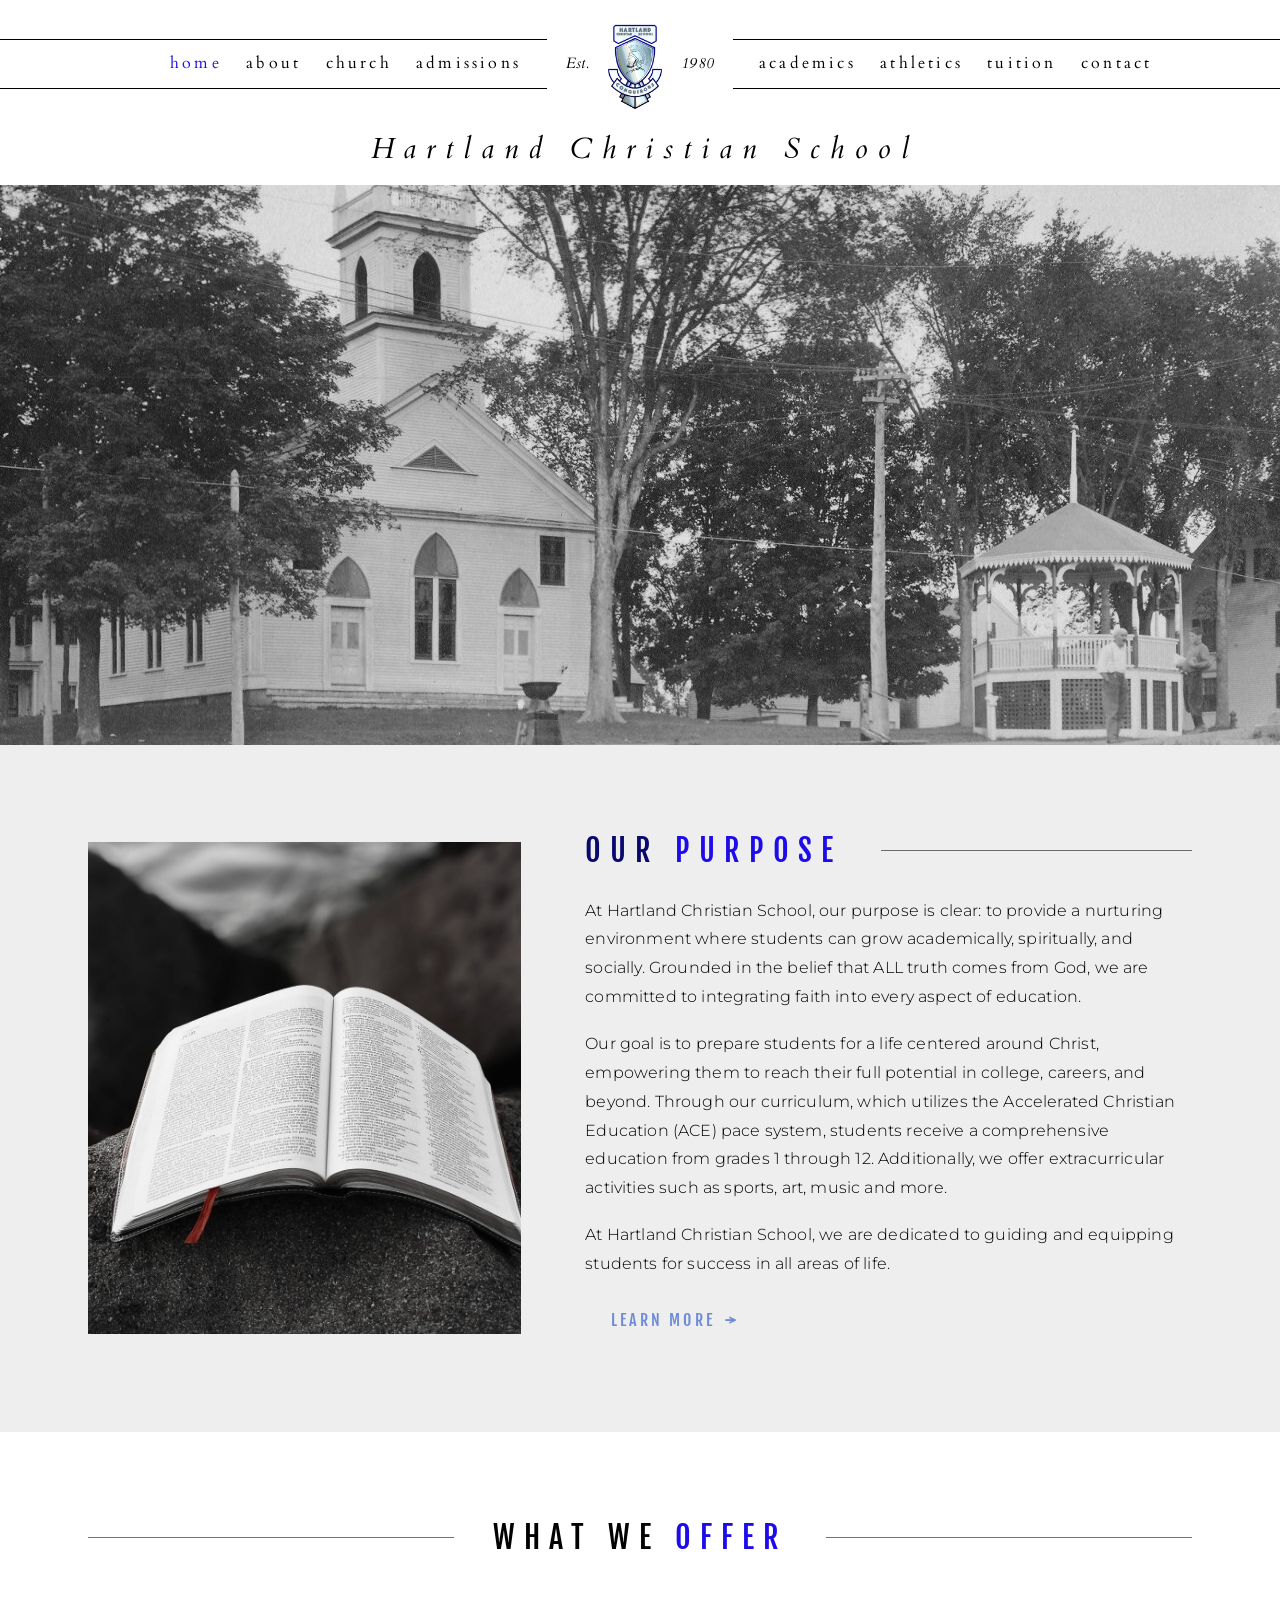
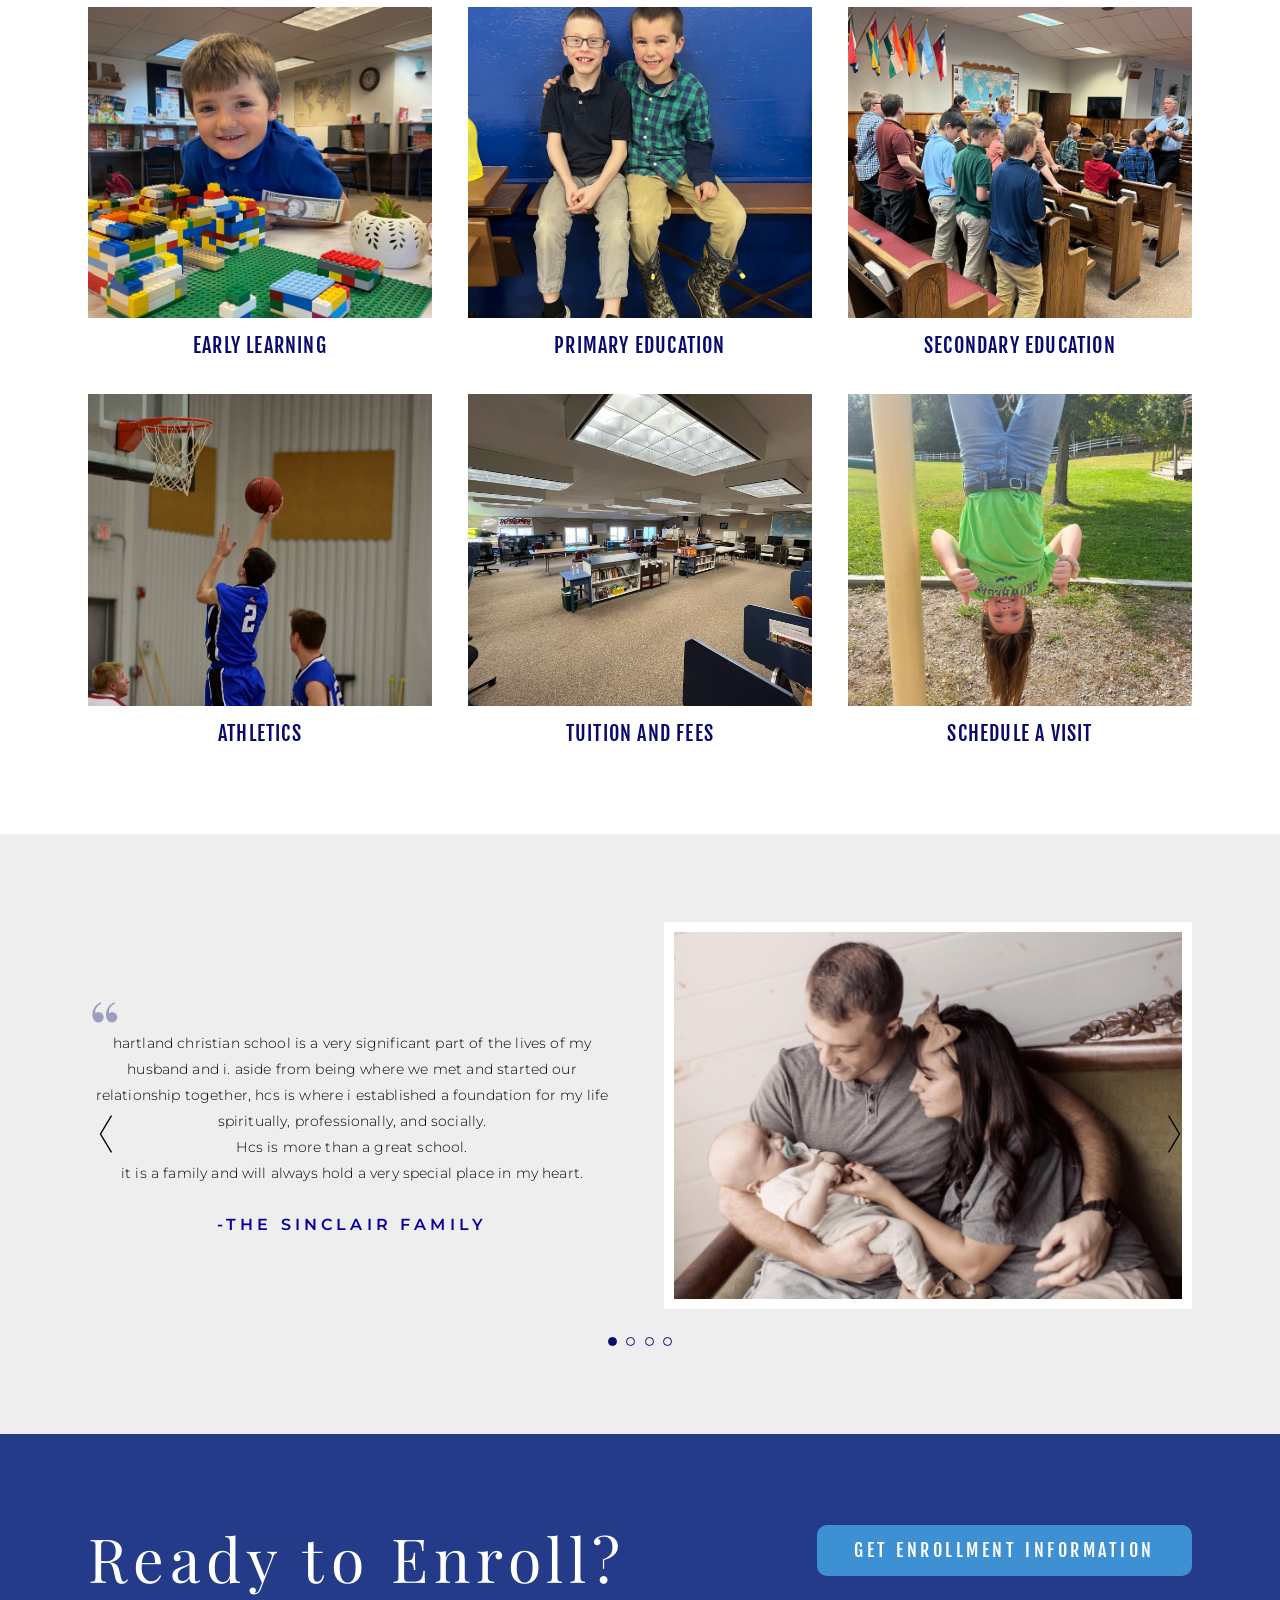
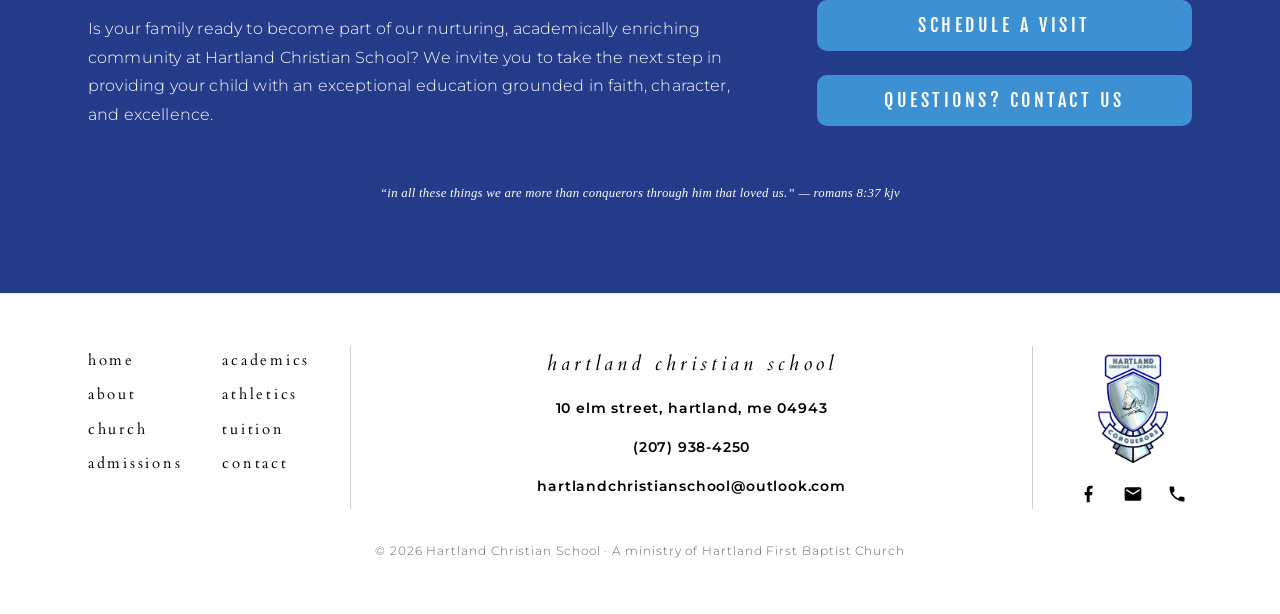
==== index.html @ 9e64dbdf "Match the original header, page titles and church wordmark Checked my markup against the live site's" ====
<!DOCTYPE html>
<html lang="en">
<head>
<meta charset="utf-8">
<meta name="viewport" content="width=device-width, initial-scale=1">
<title>Hartland Christian School | Christian education in Hartland, Maine</title>
<meta name="description" content="A Christ-centered K-12 education in Hartland, Maine. Established 1980, a ministry of Hartland First Baptist Church.">
<link rel="canonical" href="https://hartlandchristian.com/">
<meta property="og:type" content="website">
<meta property="og:site_name" content="Hartland Christian School">
<meta property="og:title" content="Hartland Christian School | Christian education in Hartland, Maine">
<meta property="og:description" content="A Christ-centered K-12 education in Hartland, Maine. Established 1980, a ministry of Hartland First Baptist Church.">
<meta property="og:url" content="https://hartlandchristian.com/">
<meta property="og:image" content="https://hartlandchristian.com/assets/img/church-hero.jpg">
<meta name="twitter:card" content="summary_large_image">
<link rel="icon" type="image/png" href="/assets/img/hcs_favicon.png">
<link rel="apple-touch-icon" href="/assets/img/hcs_favicon.png">
<link rel="preconnect" href="https://fonts.googleapis.com">
<link rel="preconnect" href="https://fonts.gstatic.com" crossorigin>
<link rel="stylesheet" href="https://fonts.googleapis.com/css2?family=Cardo:ital,wght@0,400;1,400&amp;family=Fjalla+One&amp;family=Libre+Baskerville:ital@0;1&amp;family=Montserrat:wght@300;400;600&amp;family=Playfair+Display:wght@400;500&amp;display=swap">
<link rel="stylesheet" href="/assets/css/site.css">
<script type="application/ld+json">{"@context":"https://schema.org","@type":"School","name":"Hartland Christian School","alternateName":"HCS","foundingDate":"1980","url":"https://hartlandchristian.com","logo":"https://hartlandchristian.com/assets/img/conquerors_logo.png","email":"hartlandchristianschool@outlook.com","telephone":"+1-207-938-4250","sameAs":["https://www.facebook.com/profile.php?id=100057050606588"],"address":{"@type":"PostalAddress","streetAddress":"10 Elm Street, PO Box 510","addressLocality":"Hartland","addressRegion":"ME","postalCode":"04943","addressCountry":"US"},"parentOrganization":{"@type":"Church","name":"Hartland First Baptist Church","foundingDate":"1847"}}</script>
</head>
<body>
<a class="skip-link" href="#main">Skip to main content</a>
<header class="site-header">
  <button class="nav-toggle" type="button" aria-expanded="false" aria-controls="site-nav" aria-label="Open menu"><svg viewBox="0 0 512 512" aria-hidden="true"><path d="M96 241h320v32H96zM96 145h320v32H96zM96 337h320v32H96z"/></svg></button>
  <nav class="site-nav" id="site-nav" aria-label="Primary">
    <button class="nav-close" type="button" aria-label="Close menu"><svg viewBox="0 0 512 512" aria-hidden="true"><path d="M405 136.8L375.2 107 256 226.2 136.8 107 107 136.8 226.2 256 107 375.2l29.8 29.8L256 285.8 375.2 405l29.8-29.8L285.8 256"/></svg></button>
    <ul class="site-nav__list site-nav__list--left"><li><a href="/" aria-current="page">home</a></li><li><a href="/about">about</a></li><li><a href="/church">church</a></li><li><a href="/admissions">admissions</a></li></ul>
    <a class="brand__crest" href="/">
      <span class="brand__est" aria-hidden="true">Est.</span>
      <img src="/assets/img/conquerors_logo.png" alt="Hartland Christian School Conquerors crest" width="60" height="100">
      <span class="brand__est" aria-hidden="true">1980</span>
      <span class="sr-only">Hartland Christian School, established 1980</span>
    </a>
    <ul class="site-nav__list site-nav__list--right"><li><a href="/academics">academics</a></li><li><a href="/athletics">athletics</a></li><li><a href="/tuition">tuition</a></li><li><a href="/contact">contact</a></li></ul>
  </nav>
  <a class="brand__name" href="/">Hartland Christian School</a>
</header>
<main id="main">
<section class="hero">
  <img src="/assets/img/church-hero.jpg" alt="Hartland First Baptist Church, home of Hartland Christian School" width="1280" height="808" fetchpriority="high">
</section>

<section class="section section--grey" aria-labelledby="purpose-h">
  <div class="wrap">
    <div class="split">
      <div class="split__media split__media--tall">
        <img src="/assets/img/purpose-bible.jpg" alt="An open Bible" loading="lazy" width="340" height="492">
      </div>
      <div class="split__body prose">
        <div class="sec-head sec-head--left"><h2 id="purpose-h"><span class="tone-deep">our</span> <em>purpose</em></h2></div>
        <p>At Hartland Christian School, our purpose is clear: to provide a nurturing environment where students can grow academically, spiritually, and socially. Grounded in the belief that ALL truth comes from God, we are committed to integrating faith into every aspect of education.</p>
        <p>Our goal is to prepare students for a life centered around Christ, empowering them to reach their full potential in college, careers, and beyond. Through our curriculum, which utilizes the Accelerated Christian Education (ACE) pace system, students receive a comprehensive education from grades 1 through 12. Additionally, we offer extracurricular activities such as sports, art, music and more.</p>
        <p>At Hartland Christian School, we are dedicated to guiding and equipping students for success in all areas of life.</p>
        <p class="mt-2"><a class="btn btn--ghost" href="/about">learn more <span class="arw" aria-hidden="true">&rarr;</span></a></p>
      </div>
    </div>
  </div>
</section>

<section class="section" aria-labelledby="offer-h">
  <div class="wrap">
    <div class="sec-head"><h2 id="offer-h">what we <em>offer</em></h2></div>
    <div class="cards"><a class="card" href="/academics#early-learning">
  <span class="card__media"><img src="/assets/img/early-learning.jpg" alt="Young students at work in an early learning classroom" loading="lazy" width="287" height="260"></span>
  <span class="card__label">early learning</span>
</a><a class="card" href="/academics#primary-learning">
  <span class="card__media"><img src="/assets/img/kids.jpg" alt="Primary grade students at Hartland Christian School" loading="lazy" width="287" height="260"></span>
  <span class="card__label">Primary Education</span>
</a><a class="card" href="/academics#secondary-learning">
  <span class="card__media"><img src="/assets/img/chapel.jpg" alt="Students gathered in chapel" loading="lazy" width="287" height="260"></span>
  <span class="card__label">Secondary Education</span>
</a><a class="card" href="/athletics">
  <span class="card__media"><img src="/assets/img/athletics-card.png" alt="Hartland Christian School Conquerors athletics" loading="lazy" width="287" height="260"></span>
  <span class="card__label">athletics</span>
</a><a class="card" href="/tuition">
  <span class="card__media"><img src="/assets/img/classroom.jpg" alt="A Hartland Christian School classroom" loading="lazy" width="287" height="260"></span>
  <span class="card__label">tuition and fees</span>
</a><a class="card" href="/contact">
  <span class="card__media"><img src="/assets/img/visit.jpg" alt="Students outside the school" loading="lazy" width="287" height="260"></span>
  <span class="card__label">schedule a visit</span>
</a></div>
  </div>
</section>

<section class="section section--grey" aria-labelledby="reviews-h">
  <div class="wrap">
    <h2 id="reviews-h" class="sr-only">What our families say</h2>
    <div class="carousel" data-fade="true" role="group" aria-roledescription="carousel" aria-label="Family testimonials" tabindex="0">
<button class="carousel__btn carousel__btn--prev" type="button" aria-label="Previous"><svg viewBox="0 0 24 48" aria-hidden="true"><path d="M18 4 6 24l12 20"/></svg></button>
<div class="carousel__viewport"><div class="carousel__track">
<div class="carousel__slide" role="group" aria-roledescription="slide" aria-label="1 of 4"><div class="review">
  <blockquote class="review__quote">
    <span class="review__mark" aria-hidden="true">&ldquo;</span>
    <p class="review__text">hartland christian school is a very significant part of the lives of my husband and i. aside from being where we met and started our relationship together, hcs is where i established a foundation for my life spiritually, professionally, and socially.<br>Hcs is more than a great school.<br>it is a family and will always hold a very special place in my heart.</p>
    <footer class="review__by">-the sinclair family</footer>
  </blockquote>
  <div class="review__media"><img src="/assets/img/review-sinclair.png" alt="The Sinclair family" width="561" height="405"></div>
</div></div>
<div class="carousel__slide" role="group" aria-roledescription="slide" aria-label="2 of 4"><div class="review">
  <blockquote class="review__quote">
    <span class="review__mark" aria-hidden="true">&ldquo;</span>
    <p class="review__text">Hartland Christian School has been a wonderful place for both of our children. The thing we appreciate the most about HCS, is that the teachers and staff not only care about the student&rsquo;s academic excellence, but they deeply care for the students on an emotional and spiritual level. We loved being involved with the sports teams as well as the art and music programs. HCS is a Christ-centered education and learning environment that we are very thankful for.</p>
    <footer class="review__by">-the Brooks family</footer>
  </blockquote>
  <div class="review__media"><img src="/assets/img/review-brooks.jpg" alt="The Brooks family" width="561" height="405"></div>
</div></div>
<div class="carousel__slide" role="group" aria-roledescription="slide" aria-label="3 of 4"><div class="review">
  <blockquote class="review__quote">
    <span class="review__mark" aria-hidden="true">&ldquo;</span>
    <p class="review__text">My family has always been appreciative of Hartland Christian School and the values and ethics it instilled in us. Both of my children attended Hartland Christian and it gave them everything they needed fundamentally to move on to college degrees. Olivia is now a successful RN and Ethan holds a Masters in Accounting and has plans to continue on to get his CPA. if you are looking for a place to educate your children successfully and instill in them Godly values, schools don&rsquo;t get much better than HCS.</p>
    <footer class="review__by">-the Butler family</footer>
  </blockquote>
  <div class="review__media"><img src="/assets/img/review-butler.jpg" alt="The Butler family" width="561" height="405"></div>
</div></div>
<div class="carousel__slide" role="group" aria-roledescription="slide" aria-label="4 of 4"><div class="review">
  <blockquote class="review__quote">
    <span class="review__mark" aria-hidden="true">&ldquo;</span>
    <p class="review__text">HAVING BEEN A PART OF HARTLAND CHRISTIAN SCHOOL FROM MY EARLY YEARS THROUGH GRADUATION, I CAN ATTEST TO THE SCHOOL&rsquo;S DEDICATION TO BOTH ACADEMIC EXCELLENCE AND SPIRITUAL GROWTH. HARTLAND NOT ONLY PREPARED ME FOR HIGHER EDUCATION, BUT ALSO NURTURED MY VALUES AS A FUTURE SPOUSE AND ACTIVE CHURCH MEMBER. I&rsquo;M CONFIDENT IN RECOMMENDING HARTLAND TO OTHERS SEEKING A NURTURING ENVIRONMENT THAT FOSTERS BOTH ACADEMIC GROWTH AND SPIRITUAL DEVELOPMENT.</p>
    <footer class="review__by">-the curtis family</footer>
  </blockquote>
  <div class="review__media"><img src="/assets/img/review-curtis.jpg" alt="The Curtis family" width="561" height="405"></div>
</div></div>
</div></div>
<button class="carousel__btn carousel__btn--next" type="button" aria-label="Next"><svg viewBox="0 0 24 48" aria-hidden="true"><path d="m6 4 12 20L6 44"/></svg></button>
<div class="carousel__dots"></div>
</div>
  </div>
</section>

<section class="section section--navy" aria-labelledby="cta-h">
  <div class="wrap">
    <div class="cta">
      <div>
        <h2 id="cta-h">Ready to Enroll?</h2>
        <p>Is your family ready to become part of our nurturing, academically enriching community at Hartland Christian School? We invite you to take the next step in providing your child with an exceptional education grounded in faith, character, and excellence.</p>
      </div>
      <div class="cta__actions">
        <a class="btn btn--cta" href="/admissions">get enrollment information</a>
        <a class="btn btn--cta" href="/contact">schedule a visit</a>
        <a class="btn btn--cta" href="/contact">questions? contact us</a>
      </div>
    </div>
    <p class="cta__verse">&ldquo;in all these things we are more than conquerors through him that loved us.&rdquo; &mdash; romans 8:37 kjv</p>
  </div>
</section>
</main>
<footer class="site-footer">
  <div class="wrap">
    <div class="footer-grid">
      <nav class="footer-nav" aria-label="Footer">
        <ul><li><a href="/">home</a></li><li><a href="/about">about</a></li><li><a href="/church">church</a></li><li><a href="/admissions">admissions</a></li></ul>
        <ul><li><a href="/academics">academics</a></li><li><a href="/athletics">athletics</a></li><li><a href="/tuition">tuition</a></li><li><a href="/contact">contact</a></li></ul>
      </nav>
      <div class="footer-rule" aria-hidden="true"></div>
      <div class="footer-main">
        <a class="footer-main__name" href="/">hartland christian school</a>
        <p><a href="https://www.google.com/maps/place/Hartland+First+Baptist+Church/@44.8822617,-69.4478333,16.97z" target="_blank" rel="noopener">10 elm street, hartland, me 04943</a></p>
        <p><a href="tel:+12079384250">(207) 938-4250</a></p>
        <p><a href="mailto:hartlandchristianschool@outlook.com">hartlandchristianschool@outlook.com</a></p>
      </div>
      <div class="footer-rule" aria-hidden="true"></div>
      <div class="footer-aside">
        <img src="/assets/img/conquerors_logo.png" alt="" width="78" height="117" loading="lazy">
        <div class="footer-social">
          <a href="https://www.facebook.com/profile.php?id=100057050606588" target="_blank" rel="noopener" aria-label="Hartland Christian School on Facebook"><svg viewBox="0 0 24 24" aria-hidden="true"><path d="M14 13.5h2.5l1-4H14v-2c0-1.03 0-2 2-2h1.5V2.14c-.33-.04-1.55-.14-2.84-.14C12 2 10.5 3.66 10.5 6.7v2.8H8v4h2.5V22H14z"/></svg></a>
          <a href="mailto:hartlandchristianschool@outlook.com" aria-label="Email the school"><svg viewBox="0 0 24 24" aria-hidden="true"><path d="M20 4H4a2 2 0 0 0-2 2v12a2 2 0 0 0 2 2h16a2 2 0 0 0 2-2V6a2 2 0 0 0-2-2m0 4-8 5-8-5V6l8 5 8-5z"/></svg></a>
          <a href="tel:+12079384250" aria-label="Call the school"><svg viewBox="0 0 24 24" aria-hidden="true"><path d="M6.6 10.8a15.1 15.1 0 0 0 6.6 6.6l2.2-2.2c.3-.3.7-.4 1-.2 1.2.4 2.4.6 3.6.6.6 0 1 .4 1 1V20c0 .6-.4 1-1 1A17 17 0 0 1 3 4c0-.6.4-1 1-1h3.5c.6 0 1 .4 1 1 0 1.3.2 2.5.6 3.6.1.4 0 .7-.2 1z"/></svg></a>
        </div>
      </div>
    </div>
    <p class="footer-legal">&copy; 2026 Hartland Christian School &middot; A ministry of Hartland First Baptist Church</p>
  </div>
</footer>
<script src="/assets/js/site.js" defer></script>
</body>
</html>
---- assets/css/site.css ----
/* ==========================================================================
   Hartland Christian School — site styles
   Palette, type scale and section patterns mirror the previous Showit build.
   ========================================================================== */

:root {
  /* Brand blues — the accent family used across headings, links and bands */
  --navy:        #243b8a;  /* CTA band, academics bands */
  --blue-accent: #1d0ce9;  /* second half of split section headings */
  --blue-deep:   #09096d;  /* card captions */
  --blue-ink:    #0b029e;  /* testimonial attributions */
  --blue-pill:   #1a499b;  /* label pills on the overview grid */
  --blue-link:   #4141f4;  /* document links */
  --blue-soft:   #6d8bd7;  /* inline links on light backgrounds */
  --btn-blue:    rgba(71, 178, 238, 0.72); /* buttons on the navy band */
  --btn-blue-hi: rgba(71, 178, 238, 0.95);

  /* Neutrals */
  --white:      #ffffff;
  --grey:       #eeeeee;  /* alternating section band */
  --warm-grey:  #dfdeda;  /* overview / enrollment band */
  --ink:        #000000;
  --muted:      #4e4e4e;  /* scripture pull-quotes */
  --rule:       #cfcfcf;

  /* Inherited theme defaults, still used for page titles */
  --olive:      #49592e;
  --forest:     #142617;
  --gold:       #a79843;

  /* Type */
  --f-display: 'Playfair Display', Georgia, serif;
  --f-script:  'Cardo', Georgia, serif;
  --f-cond:    'Fjalla One', Impact, sans-serif;
  --f-body:    'Montserrat', system-ui, -apple-system, 'Segoe UI', sans-serif;
  --f-quote:   'Libre Baskerville', Georgia, serif;

  /* Layout */
  --wrap: 1200px;
  --gutter: clamp(1.25rem, 4vw, 3rem);
  --header-h: 148px;
}

/* --------------------------------------------------------------- reset */
*, *::before, *::after { box-sizing: border-box; }
html { -webkit-text-size-adjust: 100%; scroll-behavior: smooth; scroll-padding-top: calc(var(--header-h) + 1rem); }
@media (prefers-reduced-motion: reduce) {
  html { scroll-behavior: auto; }
  *, *::before, *::after { animation-duration: .01ms !important; animation-iteration-count: 1 !important; transition-duration: .01ms !important; }
}
body {
  margin: 0;
  background: var(--white);
  color: var(--ink);
  font-family: var(--f-body);
  font-weight: 300;
  font-size: 16px;
  line-height: 1.8;
  letter-spacing: .01em;
  -webkit-font-smoothing: antialiased;
}
img, svg, iframe { max-width: 100%; display: block; }
img { height: auto; }
a { color: inherit; }
h1, h2, h3, h4, p, ul, ol, figure, blockquote { margin: 0; }
ul { padding: 0; list-style: none; }
button { font: inherit; color: inherit; background: none; border: 0; cursor: pointer; }

:focus-visible { outline: 3px solid var(--blue-accent); outline-offset: 3px; }

.skip-link {
  position: absolute; left: -9999px; top: 0; z-index: 200;
  background: var(--navy); color: #fff; padding: .75rem 1.25rem;
  font-family: var(--f-cond); letter-spacing: .1em; text-transform: uppercase; text-decoration: none;
}
.skip-link:focus { left: 0; }

.wrap { width: 100%; max-width: var(--wrap); margin-inline: auto; padding-inline: var(--gutter); }
.sr-only {
  position: absolute; width: 1px; height: 1px; padding: 0; margin: -1px;
  overflow: hidden; clip: rect(0 0 0 0); white-space: nowrap; border: 0;
}

/* ------------------------------------------------------------- typography */
.t-title {
  font-family: var(--f-display); font-weight: 400;
  font-size: clamp(2rem, 5vw, 3.75rem); line-height: 1.2; letter-spacing: .1em;
  color: var(--olive); text-align: center;
}
.t-eyebrow {
  font-family: var(--f-body); font-weight: 600; text-transform: uppercase;
  font-size: clamp(1.1rem, 2.4vw, 1.875rem); line-height: 1.2; letter-spacing: .3em;
  color: var(--ink);
}
.t-eyebrow em { font-style: normal; color: var(--blue-accent); }
.t-cond {
  font-family: var(--f-cond); font-weight: 400; text-transform: uppercase;
  letter-spacing: .3em; line-height: 1.2;
}
.t-quote {
  font-family: var(--f-quote); font-style: italic; color: var(--muted);
  letter-spacing: .1em; line-height: 1.6; text-align: center;
}
.lede, .prose p { line-height: 1.8; }
.prose p + p { margin-top: 1.15em; }
.prose a { color: var(--blue-soft); }

/* Section heading: rule — words — rule. Second word takes the blue accent. */
.sec-head {
  display: flex; align-items: center; gap: clamp(1rem, 3vw, 2.5rem);
  justify-content: center; margin-bottom: clamp(2rem, 4vw, 3.25rem);
}
.sec-head::before, .sec-head::after {
  content: ""; flex: 1 1 0; height: 1px; background: var(--ink); opacity: .55; min-width: 2rem;
}
.sec-head--left { justify-content: flex-start; }
.sec-head--left::before { display: none; }
.sec-head h2 {
  font-family: var(--f-cond); font-weight: 400; text-transform: uppercase;
  font-size: clamp(1.35rem, 3vw, 1.875rem); letter-spacing: .3em; line-height: 1.2;
  text-align: center; white-space: nowrap;
}
.sec-head h2 em { font-style: normal; color: var(--blue-accent); }
.sec-head h2 .tone-deep { color: var(--blue-deep); }
/* nowrap keeps the rules tight to the words on wide screens, but a phone has
   no room for it and the page scrolls sideways — let the heading wrap there. */
@media (max-width: 760px) {
  .sec-head { gap: .8rem; }
  .sec-head h2 { white-space: normal; letter-spacing: .2em; }
  .sec-head::before, .sec-head::after { min-width: .75rem; }
}
/* "Service Times & Location" is set in the serif display face, all black */
.sec-head--serif h2 {
  font-family: var(--f-display); text-transform: none; letter-spacing: .04em;
  font-size: clamp(1.5rem, 3.4vw, 2.3rem); color: var(--ink);
}

.section { padding-block: clamp(3rem, 7vw, 5.5rem); }
.section--grey { background: var(--grey); }
.section--warm { background: var(--warm-grey); }
.section--navy { background: var(--navy); color: #fff; }
.section--gradient { background: linear-gradient(347deg, #fff 0%, var(--warm-grey) 100%); }
.section--tight { padding-block: clamp(2rem, 4vw, 3rem); }

/* ------------------------------------------------------------------ buttons */
.btn {
  display: inline-flex; align-items: center; justify-content: center; gap: .6em;
  font-family: var(--f-cond); text-transform: uppercase; letter-spacing: .2em;
  font-size: 1rem; line-height: 1.2; text-decoration: none;
  padding: .85em 1.6em; border-radius: 10px; transition: background-color .3s, color .3s, border-color .3s;
}
.btn--ghost { background: var(--grey); color: var(--blue-deep); }
.btn--ghost:hover { background: #e2e2e2; }
.btn--cta { background: var(--btn-blue); color: #fff; width: 100%; max-width: 375px; font-size: 1.1rem; }
.btn--cta:hover { background: var(--btn-blue-hi); }
.btn--solid { background: var(--navy); color: #fff; }
.btn--solid:hover { background: #1b2e6d; }
.btn .arw { transition: transform .3s; }
.btn:hover .arw { transform: translateX(4px); }

/* ==================================================================  header
   Eight links split either side of the crest. Each group carries the top and
   bottom hairline and flexes out to the window edge, so the rules run full
   bleed and break around the crest exactly as the original did. */
.site-header { position: sticky; top: 0; z-index: 100; background: #fff; padding-block: 1.15rem 1rem; }

.site-nav { display: flex; align-items: center; justify-content: center; }
.site-nav__list {
  flex: 1 1 0; min-width: 0;
  display: flex; align-items: center; gap: clamp(.6rem, 1.9vw, 2.25rem);
  border-top: 1px solid var(--ink); border-bottom: 1px solid var(--ink);
  padding-block: .6rem;
}
.site-nav__list--left { justify-content: flex-end; padding-right: clamp(.75rem, 2vw, 2rem); }
.site-nav__list--right { justify-content: flex-start; padding-left: clamp(.75rem, 2vw, 2rem); }
.site-nav__list a {
  font-family: var(--f-script); font-size: 16px; letter-spacing: .2em;
  text-transform: lowercase; text-decoration: none; color: var(--ink);
  white-space: nowrap; transition: color .4s;
}
.site-nav__list a:hover { color: #0a3cfa; }
.site-nav__list a[aria-current="page"] { color: var(--blue-accent); }

.brand__crest {
  flex: 0 0 auto; display: flex; align-items: center; justify-content: center;
  gap: clamp(.5rem, 1.4vw, 1rem); text-decoration: none; padding-inline: clamp(.5rem, 1.5vw, 1.25rem);
}
.brand__crest img { width: 60px; height: auto; }
.brand__est {
  font-family: var(--f-script); font-style: italic; font-size: 15px;
  letter-spacing: .02em; color: var(--ink); line-height: 1;
}
.brand__name {
  display: block; margin-top: 1.35rem;
  font-family: var(--f-script); font-style: italic; font-weight: 400;
  font-size: clamp(1.1rem, 2.3vw, 1.875rem); letter-spacing: .34em;
  color: var(--ink); text-align: center; line-height: 1.3; text-decoration: none;
  /* letter-spacing adds trailing space; nudge back to optical centre */
  text-indent: .34em;
}
/* the church wordmark is set smaller and in caps on the original */
.brand__name--church { text-transform: uppercase; font-size: clamp(.8rem, 1.5vw, 1.25rem); }

.nav-toggle { display: none; }

/* mobile header: hamburger at the left, crest centred, wordmark beneath */
@media (max-width: 1100px) {
  .site-nav__list { gap: clamp(.4rem, 1.2vw, 1.2rem); }
  .site-nav__list a { font-size: 14px; letter-spacing: .12em; }
}
@media (max-width: 900px) {
  :root { --header-h: 92px; }
  .site-header { padding-block: .55rem .6rem; position: relative; }
  .nav-toggle {
    display: flex; position: absolute; left: .5rem; top: 50%; transform: translateY(-50%);
    align-items: center; justify-content: center; width: 44px; height: 44px; color: var(--ink); z-index: 2;
  }
  .nav-toggle svg { width: 26px; height: 26px; fill: currentColor; }
  .site-nav__list--left, .site-nav__list--right { display: none; }
  .brand__crest { padding-inline: 0; }
  .brand__crest img { width: 38px; }
  .brand__est { font-size: 12px; }
  .brand__name { margin-top: .4rem; font-size: 1rem; letter-spacing: .18em; text-indent: .18em; }
  .brand__name--church { font-size: .8rem; }

  /* the drawer reuses the same lists, stacked */
  .site-nav[data-open="true"] {
    position: fixed; inset: 0; background: #fff; z-index: 150;
    flex-direction: column; justify-content: center; gap: 1.25rem; padding: 2rem;
    animation: fadeIn .25s ease;
  }
  .site-nav[data-open="true"] .site-nav__list--left,
  .site-nav[data-open="true"] .site-nav__list--right {
    display: flex; flex: 0 0 auto; flex-direction: column; gap: 1.35rem;
    border: 0; padding: 0; width: auto;
  }
  .site-nav[data-open="true"] .site-nav__list a { font-size: 1.25rem; letter-spacing: .22em; }
  .site-nav[data-open="true"] .brand__crest { order: -1; margin-bottom: .5rem; }
  .site-nav[data-open="true"] .nav-close { display: grid; }
  @keyframes fadeIn { from { opacity: 0 } to { opacity: 1 } }
  .nav-close {
    display: none; position: absolute; top: 1rem; right: 1rem; width: 44px; height: 44px;
    place-items: center;
  }
  .nav-close svg { width: 24px; height: 24px; fill: currentColor; }
}
@media (min-width: 901px) { .nav-close { display: none; } }

/* =================================================================== hero */
.hero { background: #fff; }
.hero img { width: 100%; height: clamp(240px, 45vw, 560px); object-fit: cover; }
.hero--contain img { height: auto; object-fit: contain; }

/* ============================================================ split section */
.split {
  display: grid; gap: clamp(2rem, 5vw, 4rem); align-items: center;
  grid-template-columns: minmax(0, 1fr);
}
@media (min-width: 860px) {
  .split { grid-template-columns: minmax(0, 5fr) minmax(0, 7fr); }
  .split--rev > :first-child { order: 2; }
}
.split__media img { width: 100%; height: 100%; max-height: 520px; object-fit: cover; }
/* the purpose/mission portraits are cropped tall, as on the previous site */
.split__media--tall img { aspect-ratio: 340 / 492; max-height: 492px; }
.split__body .sec-head { margin-bottom: 1.75rem; }

/* ============================================================ offer cards */
.cards { display: grid; gap: clamp(1.5rem, 3vw, 2.25rem); grid-template-columns: repeat(2, minmax(0, 1fr)); }
@media (min-width: 860px) { .cards { grid-template-columns: repeat(3, minmax(0, 1fr)); } }
@media (max-width: 480px) { .cards { grid-template-columns: minmax(0, 1fr); } }
.card { display: flex; flex-direction: column; gap: 1rem; text-decoration: none; }
.card__media { overflow: hidden; aspect-ratio: 287 / 260; }
.card__media img { width: 100%; height: 100%; object-fit: cover; transition: transform .6s ease; }
.card:hover .card__media img { transform: scale(1.05); }
.card__label {
  font-family: var(--f-cond); text-transform: uppercase; text-align: center;
  font-size: 1.25rem; letter-spacing: .06em; color: var(--blue-deep); line-height: 1.2;
}

/* ============================================================== carousel */
.carousel { position: relative; }
.carousel__viewport { overflow: hidden; }
.carousel__track { display: flex; transition: transform .5s ease; }
.carousel__slide { flex: 0 0 100%; min-width: 0; }
.carousel[data-fade="true"] .carousel__track { display: block; transition: none; }
.carousel[data-fade="true"] .carousel__slide { display: none; }
.carousel[data-fade="true"] .carousel__slide[data-active="true"] { display: block; animation: fade .45s ease; }
@keyframes fade { from { opacity: 0 } to { opacity: 1 } }

.carousel__btn {
  position: absolute; top: 50%; transform: translateY(-50%); z-index: 5;
  width: 44px; height: 64px; display: grid; place-items: center; color: var(--ink);
  transition: opacity .3s;
}
.carousel__btn:hover { opacity: .55; }
.carousel__btn--prev { left: -.25rem; }
.carousel__btn--next { right: -.25rem; }
.carousel__btn svg { width: 22px; height: 44px; stroke: currentColor; stroke-width: 1.5; fill: none; }
@media (max-width: 720px) {
  .carousel__btn { width: 38px; height: 48px; }
  .carousel__btn--prev { left: -.75rem; }
  .carousel__btn--next { right: -.75rem; }
}
.carousel__dots { display: flex; justify-content: center; gap: .6rem; margin-top: 1.75rem; }
.carousel__dots button {
  width: 9px; height: 9px; border-radius: 50%; background: transparent;
  border: 1px solid var(--blue-deep); padding: 0; transition: background-color .3s;
}
.carousel__dots button[aria-selected="true"] { background: var(--blue-deep); }

/* testimonial slide */
.review { display: grid; gap: clamp(1.5rem, 4vw, 3rem); align-items: center; grid-template-columns: minmax(0, 1fr); }
@media (min-width: 860px) { .review { grid-template-columns: minmax(0, 1fr) minmax(0, 1fr); } }
.review__quote { position: relative; padding-top: 2.5rem; }
.review__mark {
  position: absolute; top: -.25rem; left: 0;
  font-family: var(--f-display); font-size: 5rem; line-height: 1; color: var(--blue-deep); opacity: .35;
}
.review__text { font-size: .9rem; line-height: 1.8; text-align: center; }
.review__by {
  margin-top: 1.5rem; text-align: center; font-family: var(--f-body); font-weight: 600;
  text-transform: uppercase; letter-spacing: .26em; font-size: 1rem; color: var(--blue-ink);
}
.review__media { background: #fff; padding: 10px; }
.review__media img { width: 100%; aspect-ratio: 561 / 405; object-fit: cover; }

/* ============================================================== CTA band */
.cta { display: grid; gap: clamp(2rem, 5vw, 3.5rem); grid-template-columns: minmax(0, 1fr); align-items: center; }
@media (min-width: 860px) { .cta { grid-template-columns: minmax(0, 1fr) minmax(0, 375px); } }
.cta h2 { font-family: var(--f-display); font-weight: 400; font-size: clamp(2.25rem, 5.5vw, 3.8rem); line-height: 1.2; letter-spacing: .1em; color: #fff; }
.cta p { margin-top: 1.25rem; color: #fff; font-size: 1rem; }
.cta__actions { display: grid; gap: 1.5rem; }
.cta__verse {
  margin-top: clamp(2rem, 5vw, 3.25rem); text-align: center; color: #fff;
  font-family: 'Times New Roman', Times, serif; font-size: .8rem; font-style: italic; letter-spacing: .02em;
}

/* =============================================================== footer */
.site-footer { background: #fff; padding-block: clamp(2.5rem, 5vw, 3.25rem); border-top: 1px solid var(--grey); }
.footer-grid {
  display: grid; gap: clamp(1.75rem, 4vw, 2.5rem); align-items: start;
  grid-template-columns: minmax(0, 1fr);
}
@media (min-width: 780px) { .footer-grid { grid-template-columns: auto 1px minmax(0, 1fr) 1px auto; } }
.footer-rule { display: none; background: var(--rule); }
@media (min-width: 780px) { .footer-rule { display: block; align-self: stretch; } }
.footer-nav { display: flex; gap: clamp(1.5rem, 4vw, 2.5rem); }
.footer-nav ul { display: grid; gap: .35rem; }
.footer-nav a {
  font-family: var(--f-script); font-size: .95rem; letter-spacing: .18em;
  text-transform: lowercase; text-decoration: none; transition: color .3s;
}
.footer-nav a:hover { color: #0a3cfa; }
.footer-main { text-align: center; }
.footer-main__name {
  font-family: var(--f-script); font-style: italic; font-size: 1.25rem;
  letter-spacing: .2em; text-decoration: none; display: inline-block;
}
.footer-main p { margin-top: .9rem; font-size: .85rem; font-weight: 600; letter-spacing: .06em; overflow-wrap: anywhere; }
.footer-main a { text-decoration: none; }
.footer-main a:hover { text-decoration: underline; }
.footer-aside { display: flex; flex-direction: column; align-items: center; gap: 1rem; }
.footer-aside img { width: 78px; }
.footer-social { display: flex; align-items: center; gap: .9rem; }
.footer-social a { display: grid; place-items: center; width: 30px; height: 30px; color: var(--ink); transition: color .3s; }
.footer-social a:hover { color: var(--blue-accent); }
.footer-social svg { width: 20px; height: 20px; fill: currentColor; }
.footer-legal { margin-top: 2rem; text-align: center; font-size: .72rem; letter-spacing: .08em; color: #666; }

/* ========================================================== page banners */
/* Title colour and size vary per page on the original — tuition is black at
   46px, athletics blue at 46px, academics/admissions olive at 30px — so both
   are driven by custom properties rather than one hard-coded rule. */
.page-title { text-align: center; }
.page-title h1 {
  font-family: var(--f-cond); text-transform: uppercase; letter-spacing: .3em;
  font-size: var(--title-size, clamp(1.5rem, 3.2vw, 1.875rem));
  color: var(--title-color, var(--olive)); line-height: 1.2;
}
.page-title h1 em { font-style: normal; color: var(--blue-accent); }
.page-title--ink  { --title-color: var(--ink);  --title-size: clamp(1.75rem, 4.4vw, 2.875rem); }
.page-title--blue { --title-color: #4444e5;     --title-size: clamp(1.75rem, 4.4vw, 2.875rem); }
/* the contact heading keeps the serif display face, black, at a smaller size */
.page-title--serif h1 {
  font-family: var(--f-display); text-transform: none; letter-spacing: .1em;
  color: var(--ink); font-size: clamp(1.6rem, 3.2vw, 1.875rem);
}
.page-title .rule { width: min(413px, 60%); height: 1px; background: var(--ink); opacity: .6; margin: 1.25rem auto 0; }
.page-title p { margin-top: 1.75rem; text-align: center; }

/* scripture panel */
.verse-panel { max-width: 900px; margin-inline: auto; text-align: center; }
.verse-panel__mark { display: block; margin: 0 auto 1rem; width: 64px; color: var(--blue-deep); }
.verse-panel p {
  font-family: var(--f-body); font-weight: 400; font-size: .875rem;
  letter-spacing: .26em; line-height: 1.8; text-align: center;
}
.verse-panel cite { display: block; margin-top: 1.25rem; font-style: normal; }

.verse-card { background: #fff; padding: clamp(1.5rem, 4vw, 2rem); max-width: 480px; }
.verse-card p { font-family: var(--f-quote); font-style: italic; color: var(--muted); font-size: 1.05rem; letter-spacing: .1em; line-height: 1.6; text-align: center; }
.verse-card cite { display: block; margin-top: 1rem; font-style: italic; font-family: var(--f-quote); color: var(--muted); font-size: .85rem; text-align: center; }

/* ========================================================= mission cards */
.pillars { display: grid; gap: clamp(1.5rem, 3vw, 2.5rem); grid-template-columns: repeat(auto-fit, minmax(260px, 1fr)); }
.pillar {
  background: #fff; border: 1px solid var(--grey); box-shadow: 4px 4px 5px rgba(0,0,0,.5);
  padding: clamp(1.5rem, 3vw, 2.75rem) clamp(1.25rem, 2.5vw, 1.75rem);
  display: flex; flex-direction: column; align-items: center; text-align: center; gap: 1rem;
}
.pillar__media { border: 1px solid var(--warm-grey); padding: 6px; width: 100%; }
.pillar__media img { width: 100%; aspect-ratio: 227 / 180; object-fit: cover; }
.pillar h3 { font-family: var(--f-script); font-size: 1.5rem; letter-spacing: .3em; line-height: 1.2; text-indent: .3em; }
.pillar__rule { width: 107px; height: 1px; background: var(--ink); opacity: .5; }
.pillar p { font-family: var(--f-script); font-size: .875rem; letter-spacing: .16em; line-height: 1.7; text-align: center; }

/* ======================================================== overview grid */
.overview { display: grid; gap: clamp(2rem, 5vw, 3.5rem) clamp(2rem, 5vw, 4rem); grid-template-columns: minmax(0, 1fr); }
@media (min-width: 860px) { .overview { grid-template-columns: repeat(2, minmax(0, 1fr)); } }
.overview__item h3 { display: inline-block; }
.pill {
  display: inline-block; background: var(--blue-pill); color: #fff; border-radius: 10px;
  font-family: var(--f-cond); text-transform: none; letter-spacing: .3em; text-indent: .3em;
  font-size: clamp(1.05rem, 2vw, 1.5rem); line-height: 1.2; padding: .7em 1.1em; text-align: center;
}
.overview__item p { margin-top: 1.5rem; font-size: .9375rem; line-height: 1.5; letter-spacing: .07em; text-align: left; }
.doc-link {
  display: inline-block; margin-top: 1rem; font-family: var(--f-script); font-style: italic;
  font-size: 1.35rem; color: var(--blue-link); text-decoration: none;
}
.doc-link:hover { text-decoration: underline; }
.doc-link::before { content: "• "; }

/* ======================================================= accordion (faith) */
.accordion { border-top: 1px solid rgba(0,0,0,.35); }
.accordion__head { display: flex; align-items: baseline; justify-content: space-between; gap: 1rem; flex-wrap: wrap; }
.accordion__title { font-family: var(--f-script); font-style: italic; font-size: 1.55rem; letter-spacing: .3em; line-height: 1.2; text-indent: .3em; }
.accordion__intro { font-family: var(--f-script); font-style: italic; font-size: .875rem; letter-spacing: .3em; line-height: 1.6; margin-top: 1rem; }
.accordion__toggle {
  display: inline-flex; align-items: center; gap: .6rem; margin-top: 1.25rem;
  font-family: var(--f-script); font-size: .75rem; letter-spacing: .3em; text-transform: lowercase;
}
.accordion__toggle svg { width: 14px; height: 14px; fill: currentColor; transition: transform .3s; }
.accordion__toggle[aria-expanded="true"] svg { transform: rotate(45deg); }
.accordion__panel { display: grid; grid-template-rows: 0fr; transition: grid-template-rows .35s ease; }
.accordion__panel[data-open="true"] { grid-template-rows: 1fr; }
.accordion__panel > div { overflow: hidden; }
.creed { display: grid; gap: 1.1rem; padding-top: 1.5rem; }
.creed li {
  position: relative; padding-left: 1.5rem;
  font-family: var(--f-script); font-size: .8125rem; letter-spacing: .3em; line-height: 1.7; text-align: left;
}
.creed li::before { content: "•"; position: absolute; left: 0; }

/* statement-of-faith long form (academics) */
.creed--plain li {
  font-family: var(--f-body); font-weight: 400; font-size: .8125rem;
  letter-spacing: .19em; line-height: 1.5;
}
.creed--plain b, .creed--plain u { font-weight: 600; }

/* ======================================================== learning bands */
.band { display: grid; grid-template-columns: minmax(0, 1fr); }
@media (min-width: 900px) {
  .band { grid-template-columns: minmax(0, 5fr) minmax(0, 7fr); align-items: stretch; }
  .band--rev > .band__media { order: 2; }
}
.band__media img { width: 100%; height: 100%; min-height: 320px; max-height: 640px; object-fit: cover; }
.band__body { padding: clamp(2.25rem, 5vw, 4rem) clamp(1.5rem, 4vw, 3.5rem); display: flex; flex-direction: column; justify-content: center; }
.band__body h2 { font-family: var(--f-cond); text-transform: uppercase; font-size: clamp(1.9rem, 4vw, 2.5rem); line-height: 1.2; letter-spacing: .04em; text-align: center; }
.band__rule { width: min(480px, 100%); height: 3px; background: currentColor; margin: 1.25rem auto; opacity: .9; }
.band__body p { margin-top: 1.75rem; text-align: left; font-size: 1rem; }
.band__body p.band__grades {
  font-family: var(--f-cond); text-transform: uppercase; font-size: 1.2rem;
  letter-spacing: .06em; text-align: center; margin-top: 0;
}
.band--navy { background: var(--navy); color: #fff; }
.band--warm { background: var(--warm-grey); color: var(--ink); }

/* ====================================================== enrollment steps */
.enroll { display: grid; gap: clamp(2rem, 5vw, 4rem); grid-template-columns: minmax(0, 1fr); align-items: start; }
@media (min-width: 900px) { .enroll { grid-template-columns: minmax(0, 380px) minmax(0, 1fr); } }
.enroll__media img { width: 100%; height: 100%; max-height: 1400px; object-fit: cover; }
@media (min-width: 900px) { .enroll__media { position: sticky; top: calc(var(--header-h) + 2rem); } }
.steps { display: grid; gap: clamp(1.75rem, 4vw, 2.75rem); counter-reset: step; }
.step { display: grid; grid-template-columns: 39px minmax(0, 1fr); gap: 1.25rem; align-items: start; }
.step__num {
  width: 39px; height: 37px; border-radius: 50%; background: var(--navy); color: #fff;
  display: grid; place-items: center; font-family: var(--f-cond); font-size: 1.05rem; line-height: 1;
}
.step h3 {
  font-family: var(--f-body); font-weight: 600; text-transform: uppercase;
  letter-spacing: .2em; font-size: clamp(.95rem, 2vw, 1.15rem); line-height: 1.5; color: var(--forest);
}
.step p { margin-top: .9rem; font-size: .95rem; }

/* =========================================================== contact page */
.contact-grid { display: grid; gap: clamp(2rem, 5vw, 4rem); grid-template-columns: minmax(0, 1fr); align-items: center; }
@media (min-width: 900px) { .contact-grid { grid-template-columns: minmax(0, 1fr) minmax(0, 1fr); } }
.contact-grid__media img { width: 100%; aspect-ratio: 555 / 338; object-fit: cover; }
.contact-card h2 { font-family: var(--f-body); font-weight: 600; text-transform: uppercase; letter-spacing: .26em; font-size: clamp(1.05rem, 2.4vw, 1.35rem); color: var(--forest); text-align: center; }
.contact-card__rule { width: min(328px, 100%); height: 1px; background: var(--ink); opacity: .5; margin: 1.25rem auto 2rem; }
.contact-list { display: grid; gap: 1.75rem; }
.contact-row { display: grid; grid-template-columns: 54px minmax(0, 1fr); gap: 1.25rem; align-items: start; }
.contact-row svg { width: 34px; height: 34px; fill: var(--navy); }
/* the email address is one long unbreakable token on narrow screens */
.contact-row a { text-decoration: none; overflow-wrap: anywhere; }
.contact-row a:hover { text-decoration: underline; }
.contact-row address { font-style: normal; line-height: 1.6; }
.contact-note { margin-top: .35rem; font-size: .9rem; }
.map-embed { width: 100%; aspect-ratio: 1000 / 453; border: 0; }
@media (max-width: 700px) { .map-embed { aspect-ratio: 4 / 3; } }

/* ============================================================ church page */
.service-grid { display: grid; gap: clamp(2rem, 5vw, 3.5rem); grid-template-columns: minmax(0, 1fr); align-items: start; }
@media (min-width: 900px) { .service-grid { grid-template-columns: minmax(0, 1fr) minmax(0, 1fr); } }
.service-list h3 { font-family: var(--f-body); font-weight: 600; letter-spacing: .16em; text-transform: uppercase; font-size: 1rem; }
.service-list h3 + ul { margin-top: .65rem; }
.service-list ul { display: grid; gap: .35rem; }
.service-list li { font-family: var(--f-body); font-weight: 400; font-size: 1rem; display: flex; justify-content: space-between; gap: 1rem; border-bottom: 1px dotted rgba(0,0,0,.25); padding-bottom: .3rem; }
.service-list > * + * { margin-top: 1.75rem; }
.service-list p { font-size: .95rem; }

.banner-split { position: relative; display: grid; place-items: center; min-height: clamp(220px, 30vw, 320px); background: var(--navy); text-align: center; padding: clamp(2rem, 5vw, 3rem) var(--gutter); }
.banner-split h2 { font-family: var(--f-display); font-weight: 400; color: #fff; letter-spacing: .3em; font-size: clamp(1.35rem, 3.4vw, 2.125rem); line-height: 1.4; text-indent: .3em; }

.mission-slide { display: grid; gap: clamp(1.5rem, 4vw, 3rem); align-items: center; grid-template-columns: minmax(0, 1fr); }
@media (min-width: 860px) { .mission-slide { grid-template-columns: minmax(0, 1fr) minmax(0, 1fr); } }
.mission-slide h3 { font-family: var(--f-display); font-size: clamp(1.5rem, 3.4vw, 2.125rem); letter-spacing: .3em; line-height: 1.3; text-indent: .3em; grid-column: 1 / -1; text-align: center; }
.mission-facts { display: grid; gap: 1rem; }
.mission-facts div { display: grid; grid-template-columns: 28px minmax(0, 1fr); gap: .9rem; align-items: start; }
.mission-facts svg { width: 20px; height: 26px; fill: var(--navy); }
.mission-facts span { font-family: var(--f-quote); font-size: 1rem; letter-spacing: .1em; line-height: 1.7; }
.mission-slide__media { background: #fff; padding: 8px; }
.mission-slide__media img { width: 100%; aspect-ratio: 441 / 313; object-fit: cover; }
.mission-slide__media--tall img { aspect-ratio: 277 / 313; }
.other-missions { display: grid; gap: 1.75rem 3rem; grid-template-columns: repeat(auto-fit, minmax(260px, 1fr)); }
.other-missions h4 { font-family: var(--f-body); font-weight: 600; text-transform: uppercase; letter-spacing: .2em; font-size: .95rem; text-decoration: underline; text-underline-offset: 4px; }
.other-missions p { font-style: italic; margin-top: .35rem; font-size: .95rem; }

/* ========================================================= athletics page */
.team-slide { text-align: center; }
.team-slide h3 { font-family: var(--f-display); font-size: clamp(1.75rem, 4vw, 2.75rem); letter-spacing: .06em; color: var(--olive); line-height: 1.2; }
.team-slide__media { margin-top: clamp(1.5rem, 3vw, 2.25rem); }
.team-slide__media img { width: 100%; aspect-ratio: 1039 / 636; object-fit: cover; }
.team-slide__caption { margin-top: 1.5rem; font-family: var(--f-body); font-weight: 600; text-transform: uppercase; letter-spacing: .2em; font-size: .9rem; line-height: 1.9; color: var(--forest); }
.collage { display: grid; gap: 1rem; grid-template-columns: repeat(2, minmax(0, 1fr)); margin-top: clamp(1.5rem, 3vw, 2.25rem); }
@media (min-width: 780px) { .collage { grid-template-columns: repeat(3, minmax(0, 1fr)); } }
.collage img { width: 100%; height: 100%; object-fit: cover; aspect-ratio: 3 / 4; }
.collage li:nth-child(4) img, .collage li:nth-child(5) img { aspect-ratio: 3 / 2; }
@media (min-width: 780px) { .collage li:nth-child(4), .collage li:nth-child(5) { grid-column: span 1; } }

.athletics-lede { display: grid; gap: clamp(2rem, 5vw, 3.5rem); grid-template-columns: minmax(0, 1fr); align-items: start; }
@media (min-width: 900px) { .athletics-lede { grid-template-columns: minmax(0, 7fr) minmax(0, 5fr); } }
.athletics-lede__media { background: #fff; padding: 10px; border: 1px solid var(--grey); }
.athletics-lede__media img { width: 100%; aspect-ratio: 408 / 574; object-fit: cover; }

/* =========================================================== tuition page */
.tuition-note { max-width: 940px; margin-inline: auto; }
.tuition-note p { text-align: left; }
.tuition-actions { display: flex; justify-content: center; margin-top: clamp(2rem, 4vw, 2.75rem); }

/* ============================================================ menu page */
.menu-page { min-height: 70vh; display: grid; place-items: center; padding-block: 4rem; }
.menu-page ul { display: grid; gap: 1.5rem; text-align: center; }
.menu-page a { font-family: var(--f-script); font-size: 1.35rem; letter-spacing: .22em; text-transform: lowercase; text-decoration: none; }
.menu-page img { width: 60px; margin: 0 auto 2rem; }

/* ============================================================== utilities */
.text-center { text-align: center; }
.mt-1 { margin-top: 1rem; }
.mt-2 { margin-top: 2rem; }
.stack > * + * { margin-top: 1.5rem; }
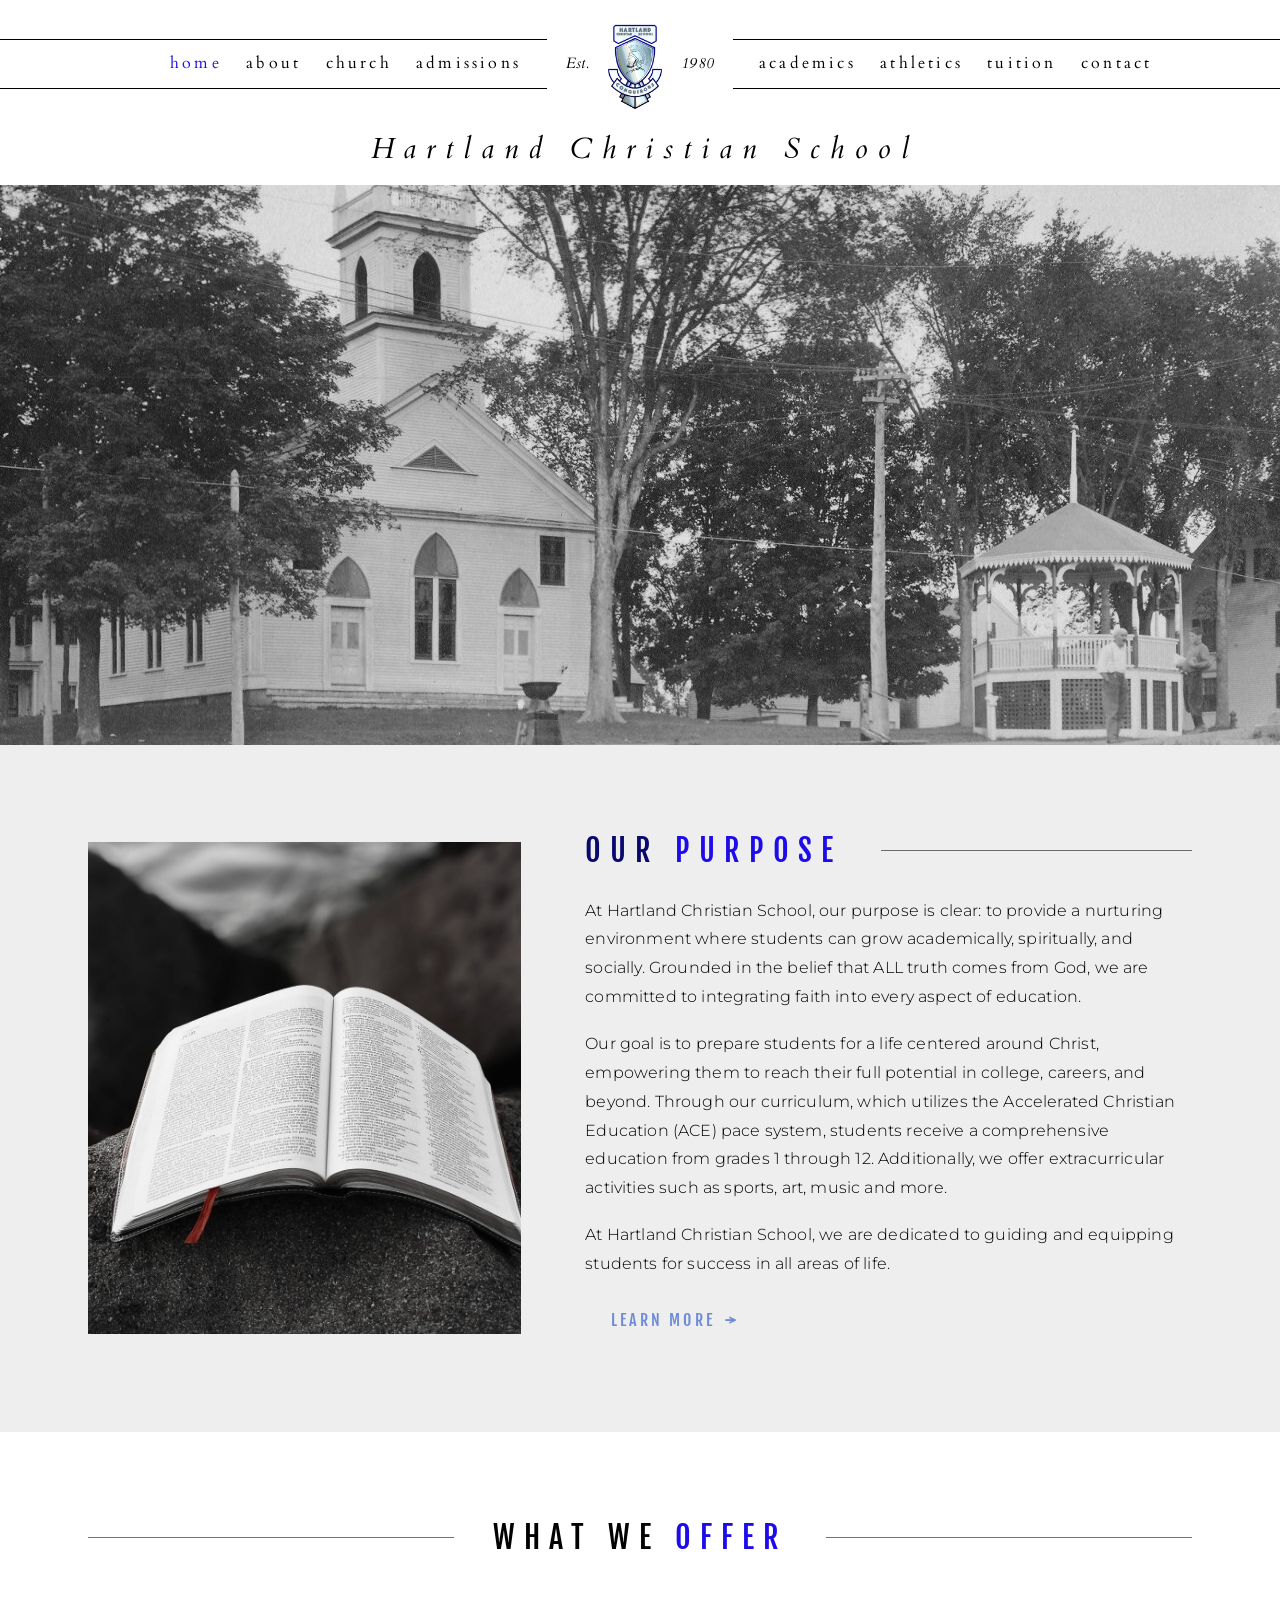
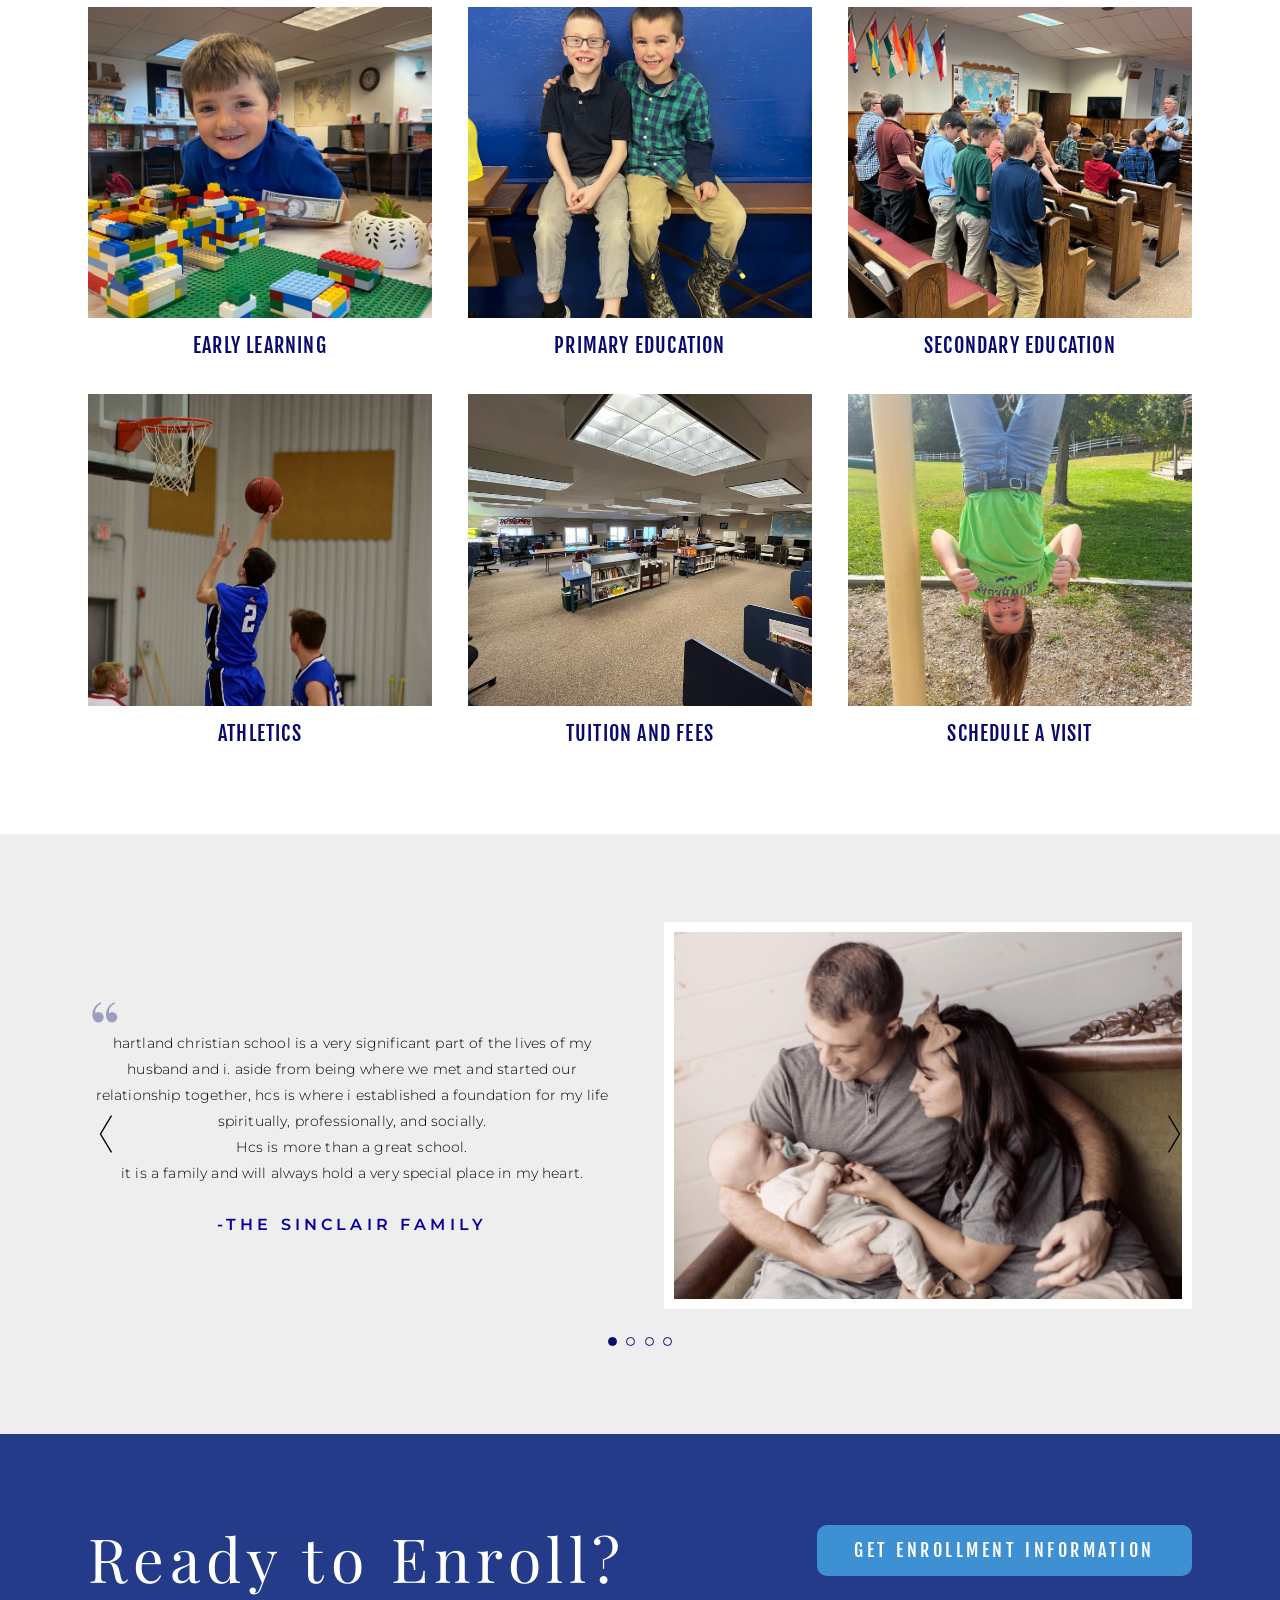
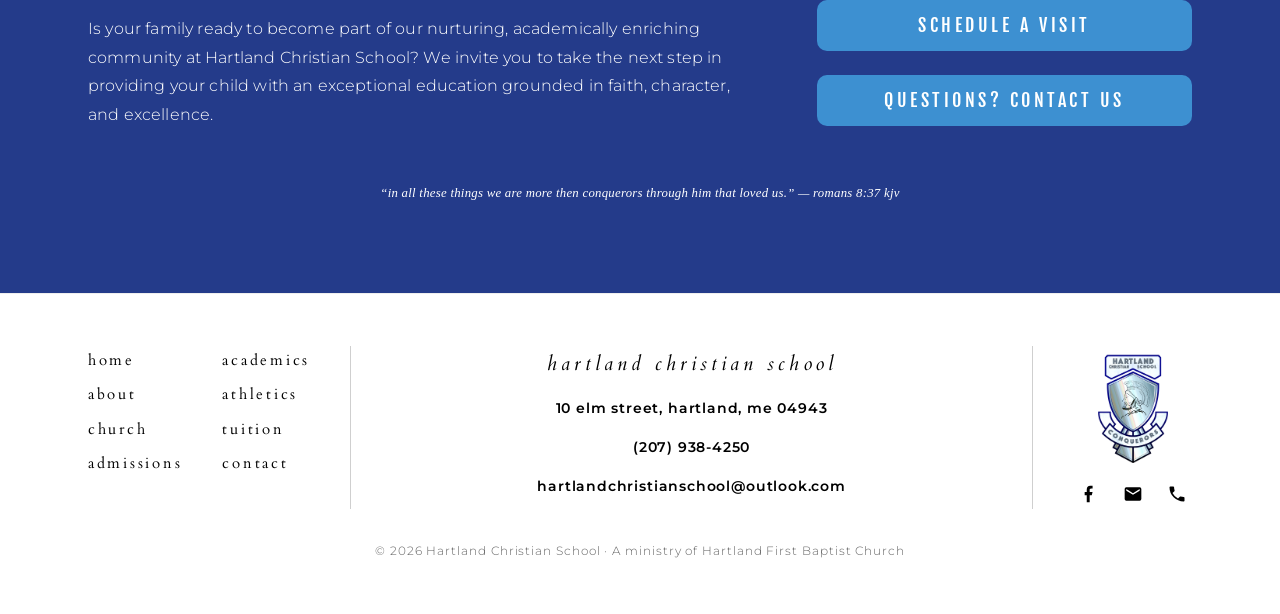
==== commit 7ea1f2ee: "Restore the original wording verbatim and add the tuition message form Built an audit that walks eve" ====
--- a/index.html
+++ b/index.html
@@ -143,7 +143,8 @@
         <a class="btn btn--cta" href="/contact">questions? contact us</a>
       </div>
     </div>
-    <p class="cta__verse">&ldquo;in all these things we are more than conquerors through him that loved us.&rdquo; &mdash; romans 8:37 kjv</p>
+    
+    <p class="cta__verse">&ldquo;in all these things we are more then conquerors through him that loved us.&rdquo; &mdash; romans 8:37 kjv</p>
   </div>
 </section>
 </main>
--- a/assets/css/site.css
+++ b/assets/css/site.css
@@ -331,6 +331,33 @@
 .cta h2 { font-family: var(--f-display); font-weight: 400; font-size: clamp(2.25rem, 5.5vw, 3.8rem); line-height: 1.2; letter-spacing: .1em; color: #fff; }
 .cta p { margin-top: 1.25rem; color: #fff; font-size: 1rem; }
 .cta__actions { display: grid; gap: 1.5rem; }
+/* "let's do this." message form — tuition page only */
+.cta-form { margin-top: clamp(2.5rem, 5vw, 3.5rem); display: grid; gap: 1.25rem; max-width: 640px; }
+.cta-form__title {
+  font-family: var(--f-body); font-weight: 600; text-transform: uppercase;
+  letter-spacing: .26em; font-size: 1.05rem; color: #fff;
+}
+.cta-form__body { display: grid; gap: 1.25rem; justify-items: start; }
+.cta-form textarea {
+  width: 100%; padding: .9rem 1rem; border: 1px solid rgba(255,255,255,.55);
+  background: rgba(255,255,255,.08); color: #fff; border-radius: 6px;
+  font-family: var(--f-body); font-weight: 300; font-size: 1rem; line-height: 1.8; resize: vertical;
+}
+.cta-form textarea::placeholder { color: rgba(255,255,255,.6); }
+.cta-form textarea:focus-visible { outline: 3px solid #fff; outline-offset: 2px; }
+.btn--submit {
+  background: var(--btn-blue); color: #fff; border: 0; cursor: pointer;
+  font-family: var(--f-cond); text-transform: uppercase; letter-spacing: .2em;
+  font-size: 1.05rem; padding: .85em 2.4em; border-radius: 10px;
+  transition: background-color .3s;
+}
+.btn--submit:hover { background: var(--btn-blue-hi); }
+.cta-form__status { color: #ffd9d9; font-size: .9rem; min-height: 1.2em; }
+.cta-form__thanks { color: #fff; }
+.cta-form__thanks-h {
+  font-family: var(--f-display); font-size: clamp(1.5rem, 3vw, 2rem); letter-spacing: .06em;
+}
+
 .cta__verse {
   margin-top: clamp(2rem, 5vw, 3.25rem); text-align: center; color: #fff;
   font-family: 'Times New Roman', Times, serif; font-size: .8rem; font-style: italic; letter-spacing: .02em;
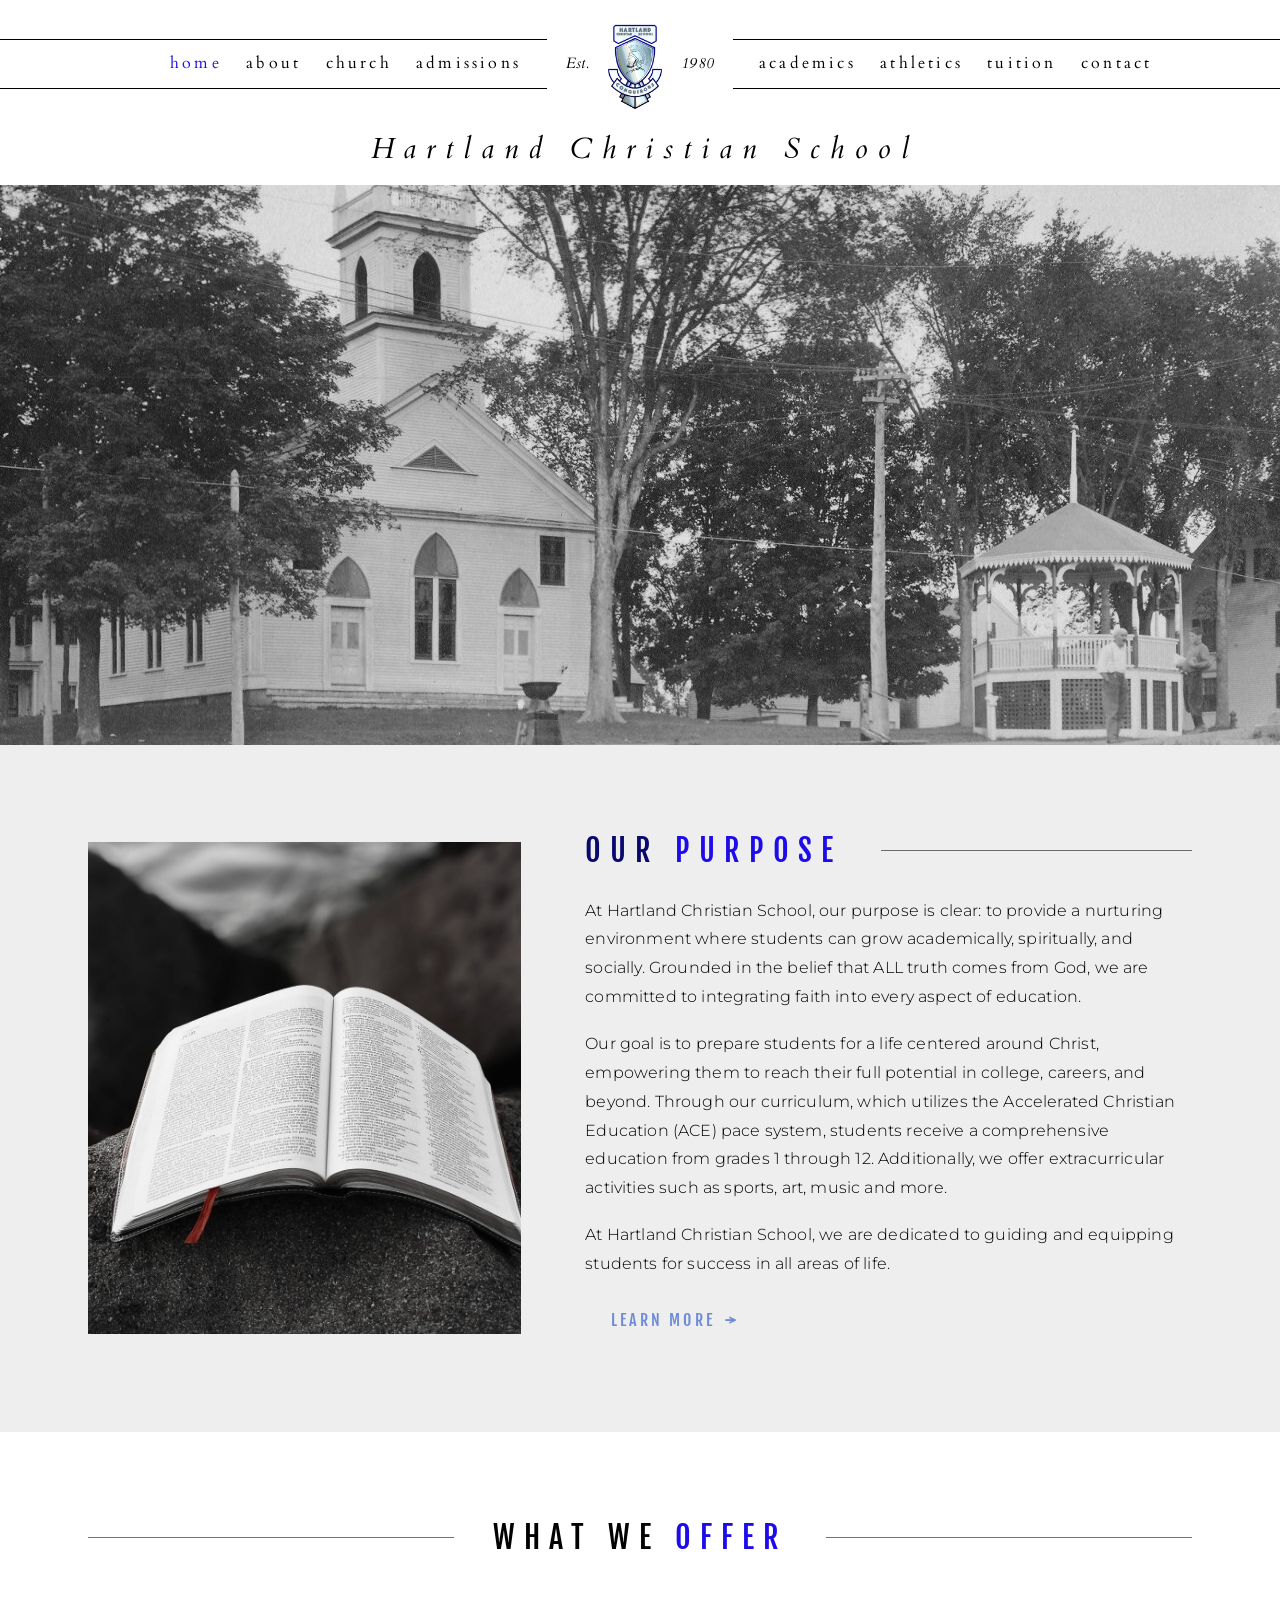
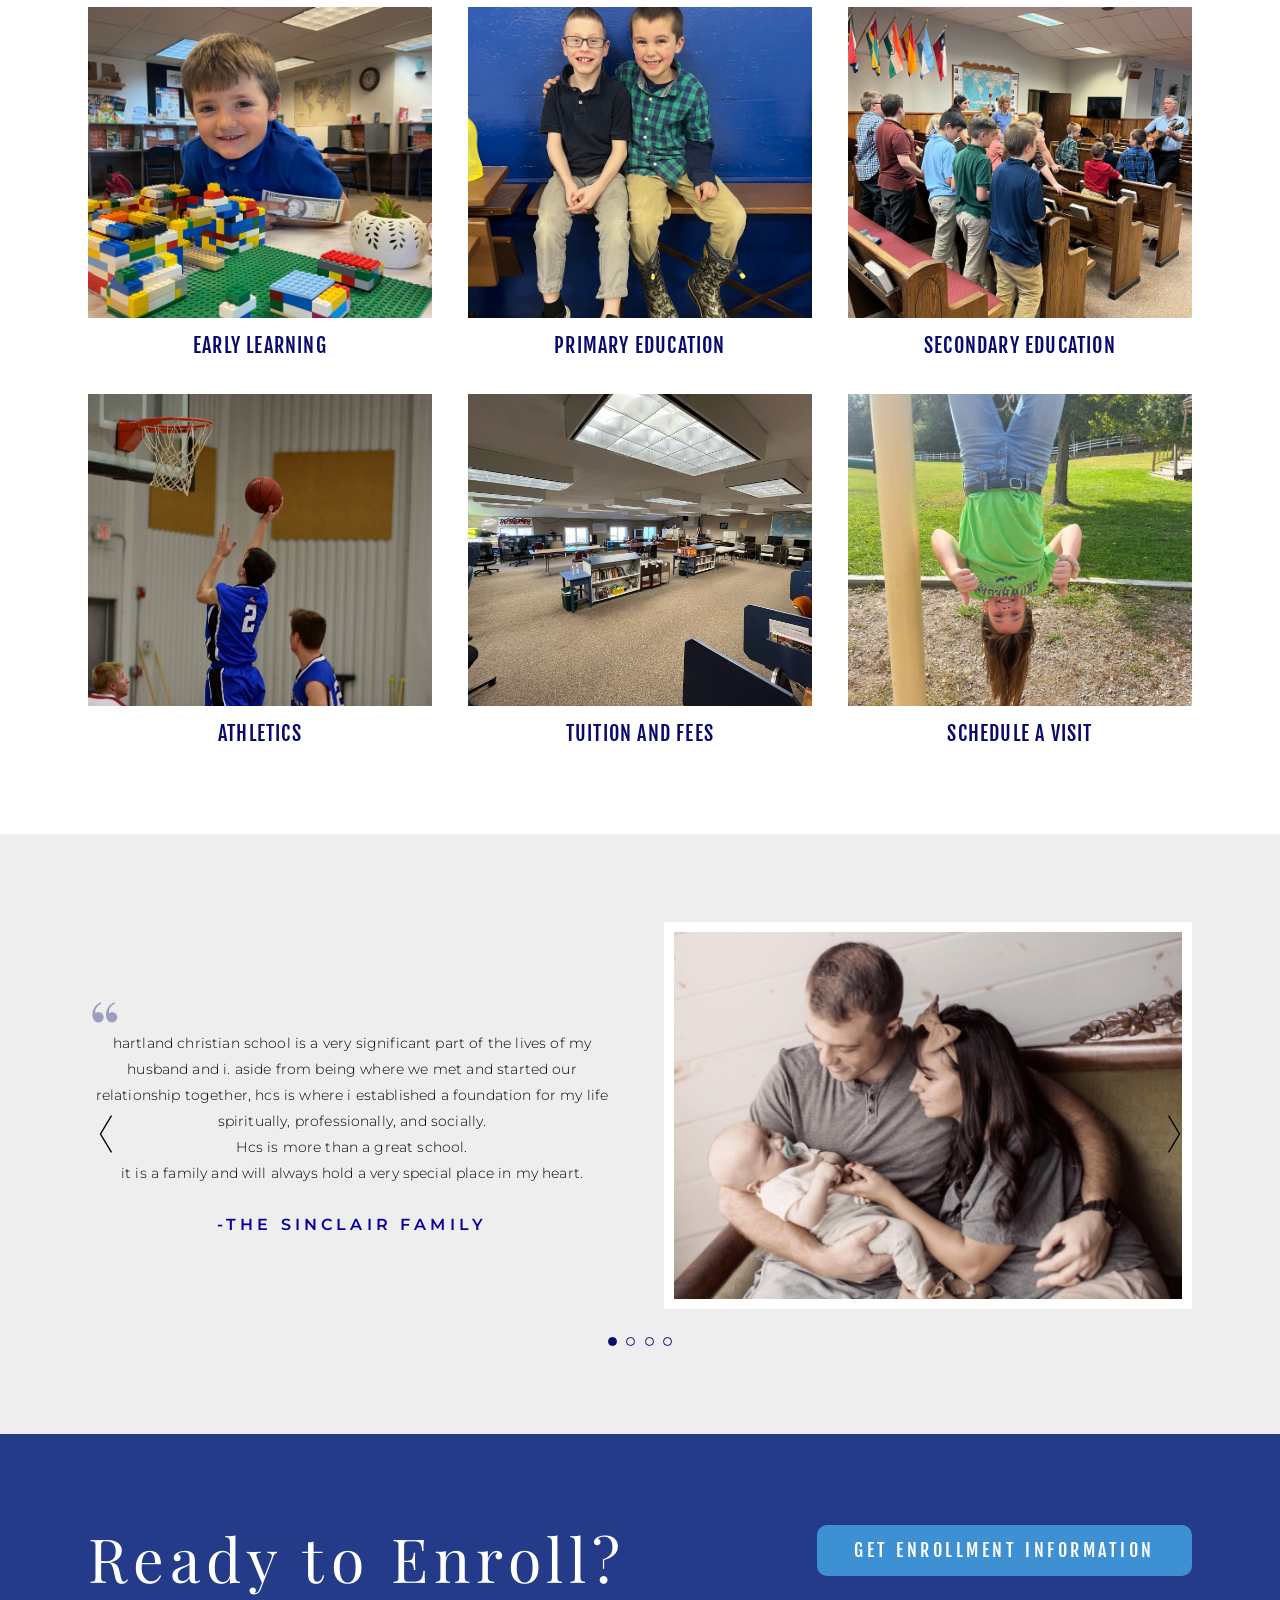
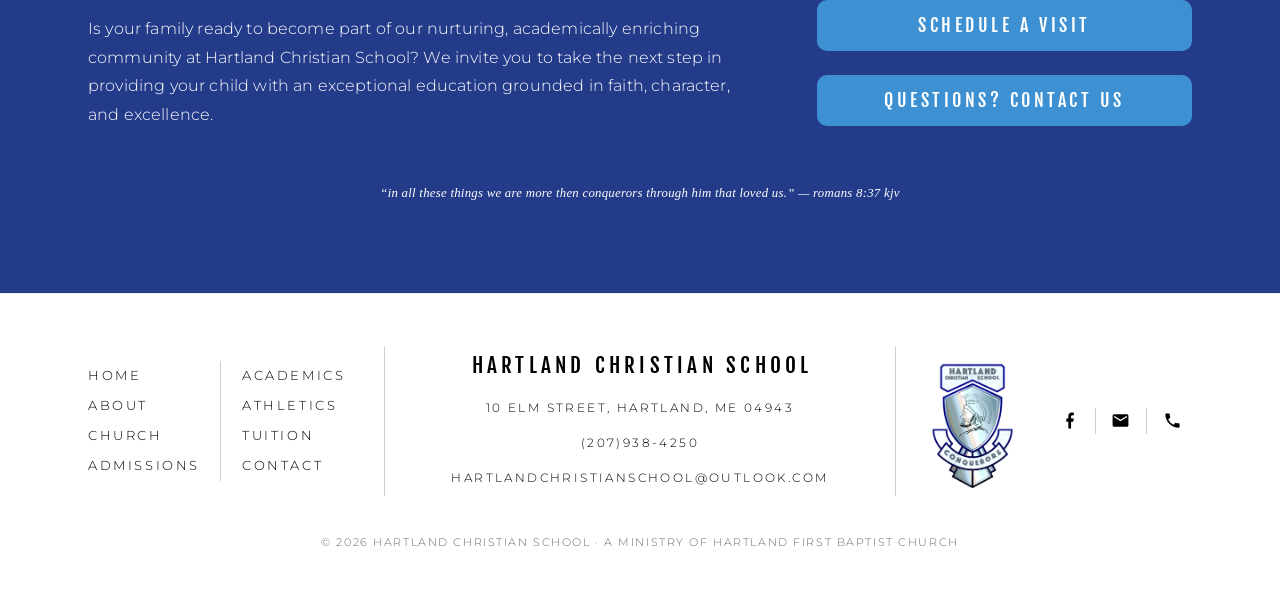
==== commit 2399e2fb: "Match the original athletics verse and footer treatment Athletics scripture: the original sets it in" ====
--- a/index.html
+++ b/index.html
@@ -153,21 +153,24 @@
     <div class="footer-grid">
       <nav class="footer-nav" aria-label="Footer">
         <ul><li><a href="/">home</a></li><li><a href="/about">about</a></li><li><a href="/church">church</a></li><li><a href="/admissions">admissions</a></li></ul>
+        <span class="footer-nav__rule" aria-hidden="true"></span>
         <ul><li><a href="/academics">academics</a></li><li><a href="/athletics">athletics</a></li><li><a href="/tuition">tuition</a></li><li><a href="/contact">contact</a></li></ul>
       </nav>
-      <div class="footer-rule" aria-hidden="true"></div>
+      <span class="footer-rule" aria-hidden="true"></span>
       <div class="footer-main">
         <a class="footer-main__name" href="/">hartland christian school</a>
-        <p><a href="https://www.google.com/maps/place/Hartland+First+Baptist+Church/@44.8822617,-69.4478333,16.97z" target="_blank" rel="noopener">10 elm street, hartland, me 04943</a></p>
-        <p><a href="tel:+12079384250">(207) 938-4250</a></p>
-        <p><a href="mailto:hartlandchristianschool@outlook.com">hartlandchristianschool@outlook.com</a></p>
+        <p class="footer-main__bold"><a href="https://www.google.com/maps/place/Hartland+First+Baptist+Church/@44.8822617,-69.4478333,16.97z" target="_blank" rel="noopener">10 elm street, hartland, me 04943</a></p>
+        <p class="footer-main__bold"><a href="tel:+12079384250">(207)938-4250</a></p>
+        <p class="footer-main__email"><a href="mailto:hartlandchristianschool@outlook.com">hartlandchristianschool@outlook.com</a></p>
       </div>
-      <div class="footer-rule" aria-hidden="true"></div>
+      <span class="footer-rule" aria-hidden="true"></span>
       <div class="footer-aside">
-        <img src="/assets/img/conquerors_logo.png" alt="" width="78" height="117" loading="lazy">
+        <img src="/assets/img/conquerors_logo.png" alt="" width="90" height="140" loading="lazy">
         <div class="footer-social">
           <a href="https://www.facebook.com/profile.php?id=100057050606588" target="_blank" rel="noopener" aria-label="Hartland Christian School on Facebook"><svg viewBox="0 0 24 24" aria-hidden="true"><path d="M14 13.5h2.5l1-4H14v-2c0-1.03 0-2 2-2h1.5V2.14c-.33-.04-1.55-.14-2.84-.14C12 2 10.5 3.66 10.5 6.7v2.8H8v4h2.5V22H14z"/></svg></a>
+          <span class="footer-social__rule" aria-hidden="true"></span>
           <a href="mailto:hartlandchristianschool@outlook.com" aria-label="Email the school"><svg viewBox="0 0 24 24" aria-hidden="true"><path d="M20 4H4a2 2 0 0 0-2 2v12a2 2 0 0 0 2 2h16a2 2 0 0 0 2-2V6a2 2 0 0 0-2-2m0 4-8 5-8-5V6l8 5 8-5z"/></svg></a>
+          <span class="footer-social__rule" aria-hidden="true"></span>
           <a href="tel:+12079384250" aria-label="Call the school"><svg viewBox="0 0 24 24" aria-hidden="true"><path d="M6.6 10.8a15.1 15.1 0 0 0 6.6 6.6l2.2-2.2c.3-.3.7-.4 1-.2 1.2.4 2.4.6 3.6.6.6 0 1 .4 1 1V20c0 .6-.4 1-1 1A17 17 0 0 1 3 4c0-.6.4-1 1-1h3.5c.6 0 1 .4 1 1 0 1.3.2 2.5.6 3.6.1.4 0 .7-.2 1z"/></svg></a>
         </div>
       </div>
--- a/assets/css/site.css
+++ b/assets/css/site.css
@@ -366,34 +366,60 @@
 /* =============================================================== footer */
 .site-footer { background: #fff; padding-block: clamp(2.5rem, 5vw, 3.25rem); border-top: 1px solid var(--grey); }
 .footer-grid {
-  display: grid; gap: clamp(1.75rem, 4vw, 2.5rem); align-items: start;
-  grid-template-columns: minmax(0, 1fr);
-}
-@media (min-width: 780px) { .footer-grid { grid-template-columns: auto 1px minmax(0, 1fr) 1px auto; } }
+  display: grid; gap: clamp(1.75rem, 4vw, 2.25rem); align-items: center;
+  grid-template-columns: minmax(0, 1fr); justify-items: center;
+}
+/* equal side columns keep the centre block on the page's centre line */
+@media (min-width: 820px) {
+  .footer-grid {
+    grid-template-columns: minmax(0, 1fr) 1px minmax(0, 1.7fr) 1px minmax(0, 1fr);
+    justify-items: stretch;
+    column-gap: clamp(1rem, 2vw, 1.75rem);
+  }
+}
 .footer-rule { display: none; background: var(--rule); }
-@media (min-width: 780px) { .footer-rule { display: block; align-self: stretch; } }
-.footer-nav { display: flex; gap: clamp(1.5rem, 4vw, 2.5rem); }
-.footer-nav ul { display: grid; gap: .35rem; }
+@media (min-width: 820px) { .footer-rule { display: block; align-self: stretch; min-height: 150px; } }
+
+.footer-nav { display: flex; align-items: center; gap: clamp(.75rem, 1.6vw, 1.5rem); justify-content: center; }
+@media (min-width: 820px) { .footer-nav { justify-content: flex-start; } }
+.footer-nav ul { display: grid; }
+.footer-nav__rule { width: 1px; align-self: stretch; background: var(--rule); }
 .footer-nav a {
-  font-family: var(--f-script); font-size: .95rem; letter-spacing: .18em;
-  text-transform: lowercase; text-decoration: none; transition: color .3s;
+  font-family: var(--f-body); font-weight: 300; font-size: .8125rem;
+  letter-spacing: .2em; line-height: 2.3; text-transform: uppercase;
+  text-decoration: none; transition: color .3s; white-space: nowrap;
 }
 .footer-nav a:hover { color: #0a3cfa; }
+
 .footer-main { text-align: center; }
 .footer-main__name {
-  font-family: var(--f-script); font-style: italic; font-size: 1.25rem;
-  letter-spacing: .2em; text-decoration: none; display: inline-block;
-}
-.footer-main p { margin-top: .9rem; font-size: .85rem; font-weight: 600; letter-spacing: .06em; overflow-wrap: anywhere; }
+  font-family: var(--f-cond); font-weight: 400; font-size: clamp(1rem, 1.65vw, 1.4375rem);
+  text-transform: uppercase; letter-spacing: .2em; line-height: 1.2;
+  text-decoration: none; display: inline-block; text-indent: .2em;
+  white-space: nowrap;  /* the original sets it on one line */
+}
+@media (max-width: 480px) { .footer-main__name { white-space: normal; letter-spacing: .12em; text-indent: .12em; } }
+.footer-main p {
+  margin-top: .85rem; font-family: var(--f-body); font-weight: 300; font-size: .75rem;
+  text-transform: uppercase; letter-spacing: .2em; line-height: 1.8; overflow-wrap: anywhere;
+}
+.footer-main__bold { font-weight: 700; }
 .footer-main a { text-decoration: none; }
 .footer-main a:hover { text-decoration: underline; }
-.footer-aside { display: flex; flex-direction: column; align-items: center; gap: 1rem; }
-.footer-aside img { width: 78px; }
-.footer-social { display: flex; align-items: center; gap: .9rem; }
-.footer-social a { display: grid; place-items: center; width: 30px; height: 30px; color: var(--ink); transition: color .3s; }
+
+.footer-aside { display: flex; align-items: center; justify-content: center; gap: clamp(1.25rem, 3vw, 2.5rem); }
+.footer-aside img { width: clamp(64px, 7vw, 90px); height: auto; }
+.footer-social { display: flex; align-items: center; gap: .7rem; }
+.footer-social__rule { width: 1px; height: 26px; background: var(--rule); }
+.footer-social a { display: grid; place-items: center; width: 28px; height: 28px; color: var(--ink); transition: color .3s; }
 .footer-social a:hover { color: var(--blue-accent); }
-.footer-social svg { width: 20px; height: 20px; fill: currentColor; }
-.footer-legal { margin-top: 2rem; text-align: center; font-size: .72rem; letter-spacing: .08em; color: #666; }
+.footer-social svg { width: 19px; height: 19px; fill: currentColor; }
+
+.footer-legal {
+  margin-top: clamp(1.75rem, 4vw, 2.25rem); text-align: center;
+  font-family: var(--f-body); font-weight: 300; font-size: .7rem;
+  letter-spacing: .14em; text-transform: uppercase; color: #6b6b6b;
+}
 
 /* ========================================================== page banners */
 /* Title colour and size vary per page on the original — tuition is black at
@@ -414,6 +440,24 @@
   color: var(--ink); font-size: clamp(1.6rem, 3.2vw, 1.875rem);
 }
 .page-title .rule { width: min(413px, 60%); height: 1px; background: var(--ink); opacity: .6; margin: 1.25rem auto 0; }
+
+/* rule — quote mark — rule, as under the athletics title */
+.rule-mark { display: flex; align-items: center; justify-content: center; gap: clamp(1rem, 3vw, 2rem); margin-top: 1.5rem; }
+.rule-mark::before, .rule-mark::after {
+  content: ""; flex: 0 1 413px; height: 1px; background: var(--ink); opacity: .75; min-width: 1.5rem;
+}
+.rule-mark__glyph { flex: 0 0 auto; display: grid; place-items: center; color: var(--ink); }
+.rule-mark__glyph svg { width: clamp(30px, 4vw, 46px); height: auto; fill: currentColor; }
+
+/* Montserrat, uppercase, widely tracked — the athletics scripture treatment */
+.verse-caps {
+  font-family: var(--f-body); font-weight: 400; font-size: clamp(.7rem, 1.3vw, .75rem);
+  text-transform: uppercase; letter-spacing: .26em; line-height: 1.5;
+  text-align: center; color: var(--ink);
+  max-width: 768px; margin: 1.75rem auto 0;
+}
+.verse-caps__ref { margin-top: 1.5rem; }
+@media (min-width: 760px) { .verse-caps__ref { text-align: right; padding-right: clamp(0rem, 6vw, 6rem); } }
 .page-title p { margin-top: 1.75rem; text-align: center; }
 
 /* scripture panel */
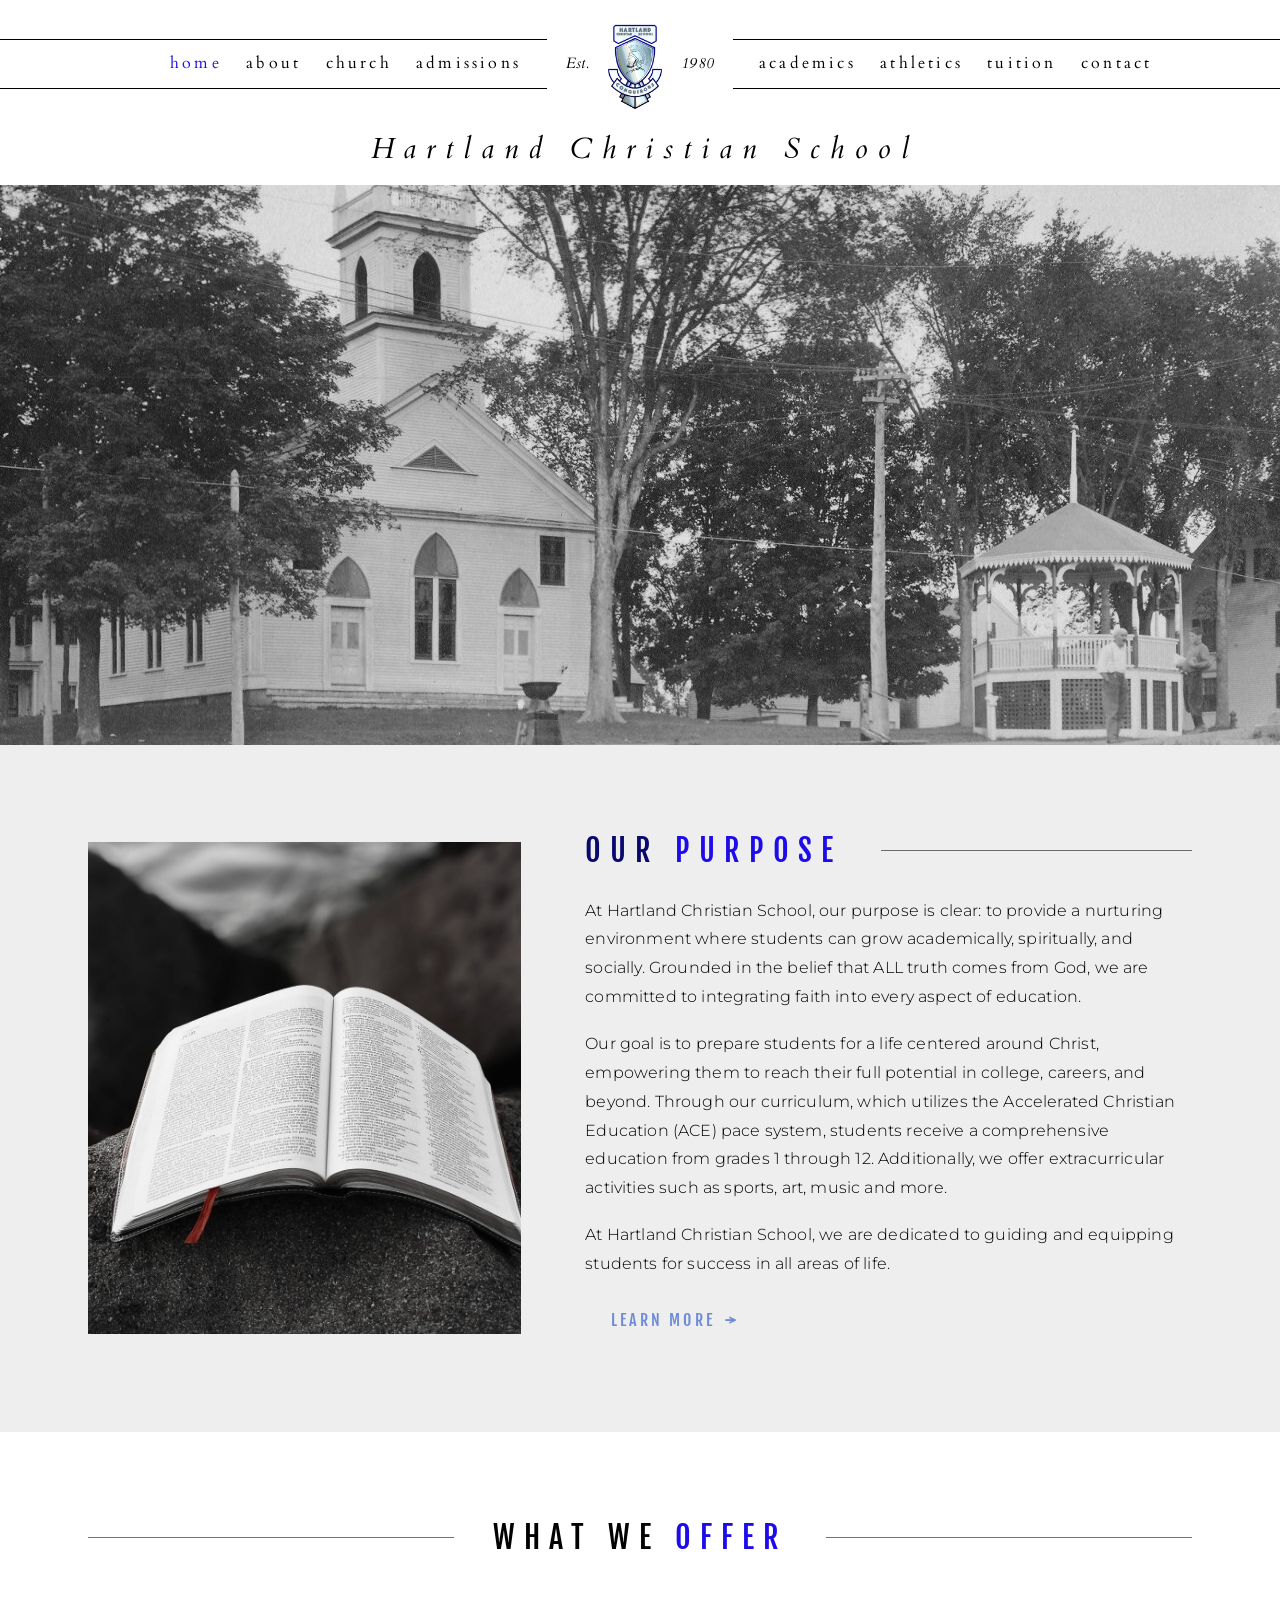
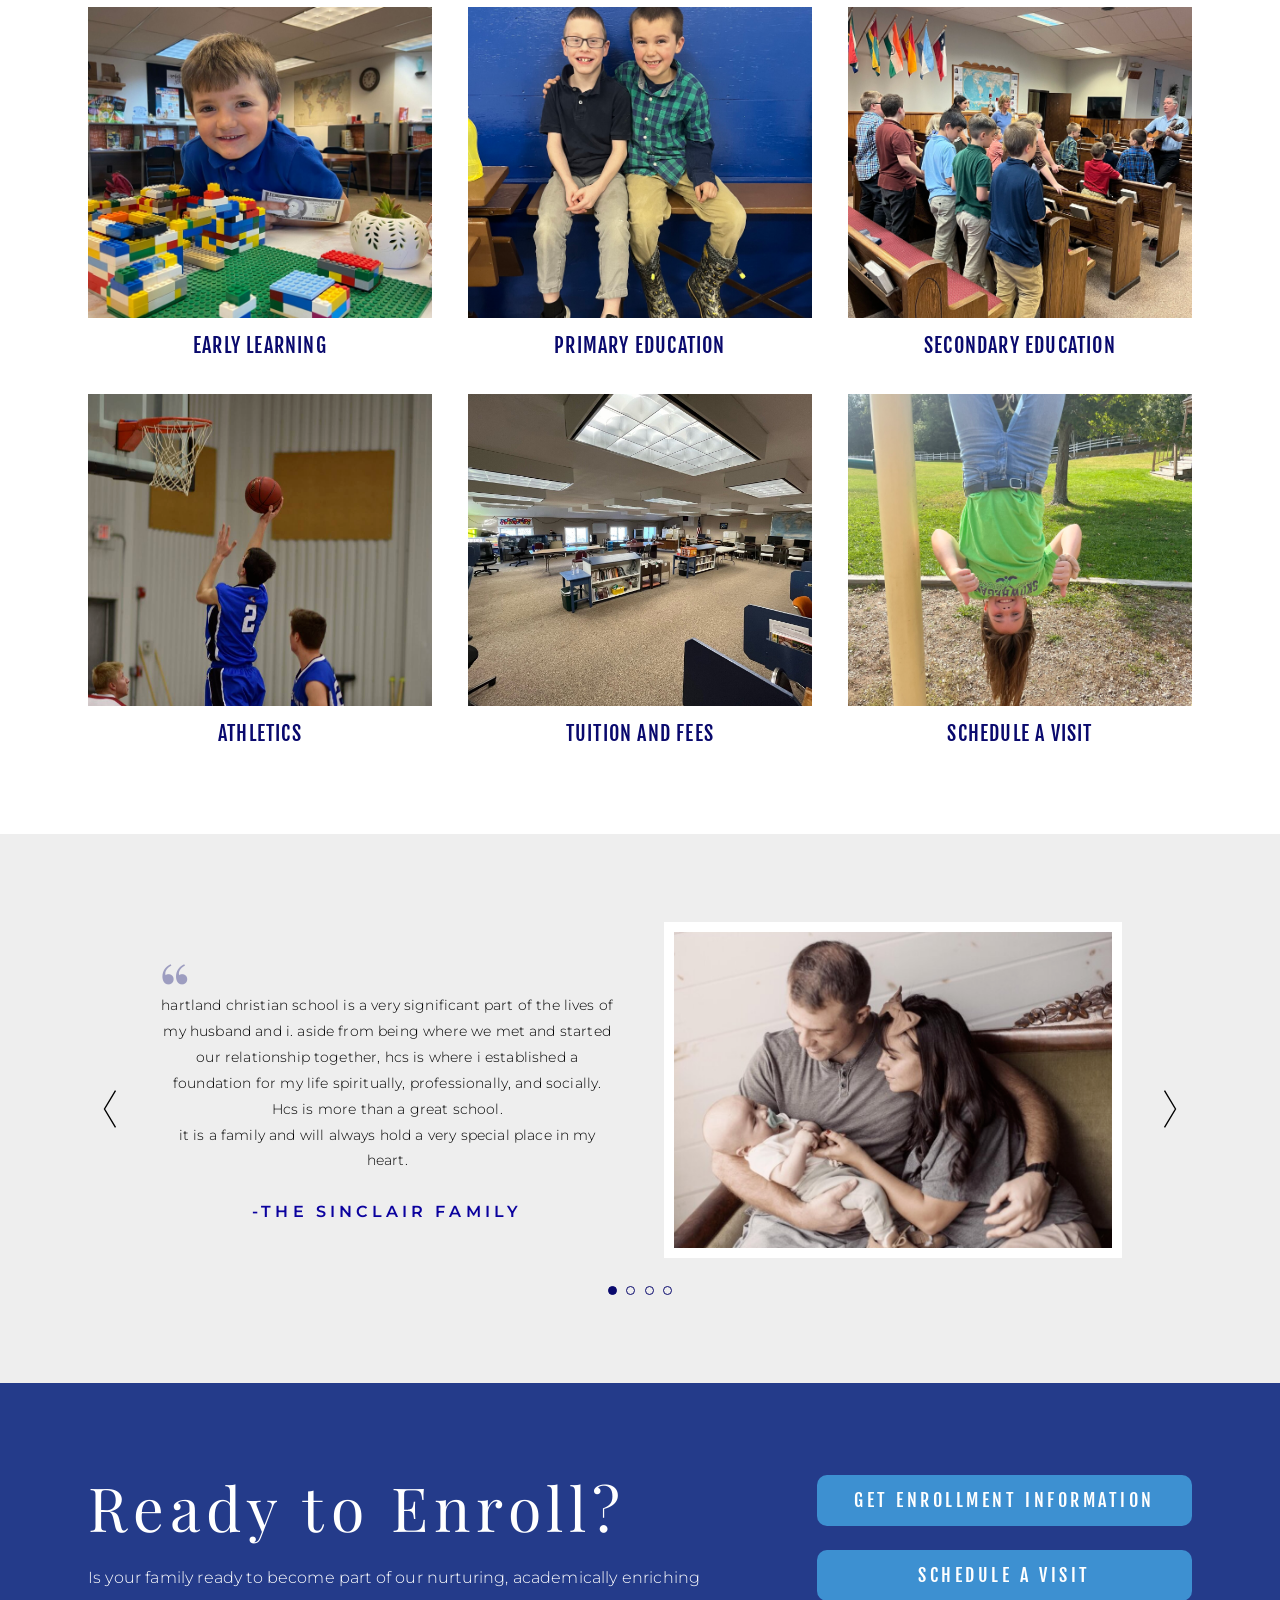
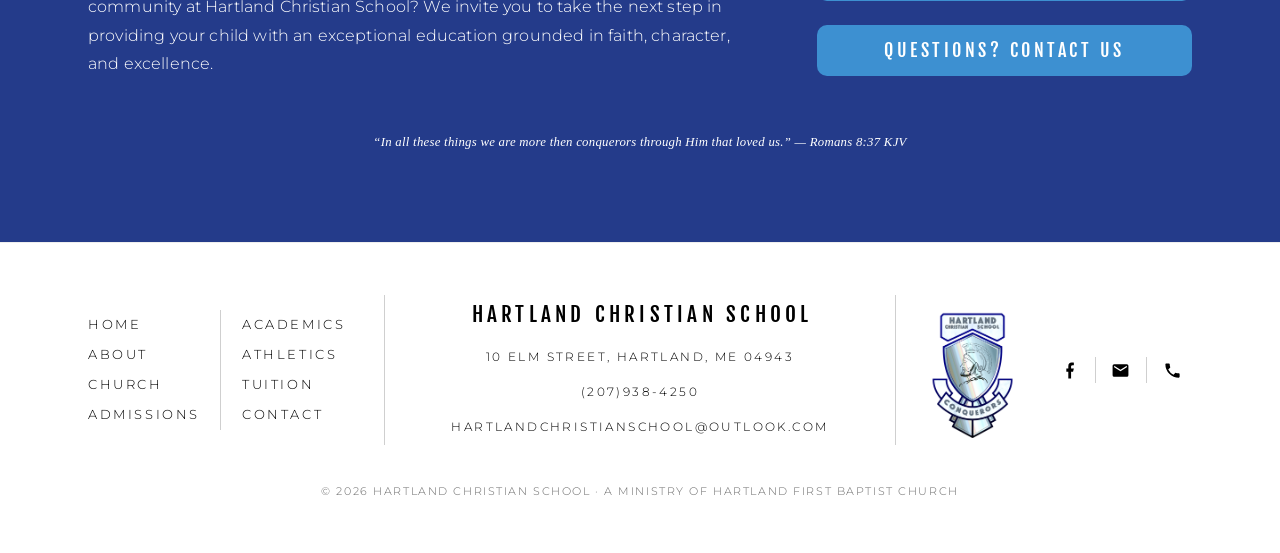
==== commit 2eb4305e: "Sentence-case the Curtis quote and Romans verse, tidy admissions links The Curtis testimonial was st" ====
--- a/index.html
+++ b/index.html
@@ -118,7 +118,7 @@
 <div class="carousel__slide" role="group" aria-roledescription="slide" aria-label="4 of 4"><div class="review">
   <blockquote class="review__quote">
     <span class="review__mark" aria-hidden="true">&ldquo;</span>
-    <p class="review__text">HAVING BEEN A PART OF HARTLAND CHRISTIAN SCHOOL FROM MY EARLY YEARS THROUGH GRADUATION, I CAN ATTEST TO THE SCHOOL&rsquo;S DEDICATION TO BOTH ACADEMIC EXCELLENCE AND SPIRITUAL GROWTH. HARTLAND NOT ONLY PREPARED ME FOR HIGHER EDUCATION, BUT ALSO NURTURED MY VALUES AS A FUTURE SPOUSE AND ACTIVE CHURCH MEMBER. I&rsquo;M CONFIDENT IN RECOMMENDING HARTLAND TO OTHERS SEEKING A NURTURING ENVIRONMENT THAT FOSTERS BOTH ACADEMIC GROWTH AND SPIRITUAL DEVELOPMENT.</p>
+    <p class="review__text">Having been a part of Hartland Christian School from my early years through graduation, I can attest to the school&rsquo;s dedication to both academic excellence and spiritual growth. Hartland not only prepared me for higher education, but also nurtured my values as a future spouse and active church member. I&rsquo;m confident in recommending Hartland to others seeking a nurturing environment that fosters both academic growth and spiritual development.</p>
     <footer class="review__by">-the curtis family</footer>
   </blockquote>
   <div class="review__media"><img src="/assets/img/review-curtis.jpg" alt="The Curtis family" width="561" height="405"></div>
@@ -143,8 +143,7 @@
         <a class="btn btn--cta" href="/contact">questions? contact us</a>
       </div>
     </div>
-    
-    <p class="cta__verse">&ldquo;in all these things we are more then conquerors through him that loved us.&rdquo; &mdash; romans 8:37 kjv</p>
+    <p class="cta__verse">&ldquo;In all these things we are more then conquerors through Him that loved us.&rdquo; &mdash; Romans 8:37 KJV</p>
   </div>
 </section>
 </main>
--- a/assets/css/site.css
+++ b/assets/css/site.css
@@ -294,13 +294,22 @@
   transition: opacity .3s;
 }
 .carousel__btn:hover { opacity: .55; }
-.carousel__btn--prev { left: -.25rem; }
-.carousel__btn--next { right: -.25rem; }
+/* The track is inset so the arrows sit in their own gutter rather than on top
+   of the quote text or the slide image. */
+.carousel { padding-inline: 3.25rem; }
+@media (min-width: 900px) { .carousel { padding-inline: clamp(4rem, 5.5vw, 5.5rem); } }
+.carousel__btn--prev { left: 0; }
+.carousel__btn--next { right: 0; }
 .carousel__btn svg { width: 22px; height: 44px; stroke: currentColor; stroke-width: 1.5; fill: none; }
 @media (max-width: 720px) {
-  .carousel__btn { width: 38px; height: 48px; }
-  .carousel__btn--prev { left: -.75rem; }
-  .carousel__btn--next { right: -.75rem; }
+  .carousel { padding-inline: 2.5rem; }
+  .carousel__btn { width: 34px; height: 44px; }
+  .carousel__btn svg { width: 16px; height: 32px; }
+}
+@media (max-width: 420px) {
+  /* no room for a gutter on a small phone — swipe and the dots carry it */
+  .carousel { padding-inline: 0; }
+  .carousel__btn { display: none; }
 }
 .carousel__dots { display: flex; justify-content: center; gap: .6rem; margin-top: 1.75rem; }
 .carousel__dots button {
@@ -331,33 +340,6 @@
 .cta h2 { font-family: var(--f-display); font-weight: 400; font-size: clamp(2.25rem, 5.5vw, 3.8rem); line-height: 1.2; letter-spacing: .1em; color: #fff; }
 .cta p { margin-top: 1.25rem; color: #fff; font-size: 1rem; }
 .cta__actions { display: grid; gap: 1.5rem; }
-/* "let's do this." message form — tuition page only */
-.cta-form { margin-top: clamp(2.5rem, 5vw, 3.5rem); display: grid; gap: 1.25rem; max-width: 640px; }
-.cta-form__title {
-  font-family: var(--f-body); font-weight: 600; text-transform: uppercase;
-  letter-spacing: .26em; font-size: 1.05rem; color: #fff;
-}
-.cta-form__body { display: grid; gap: 1.25rem; justify-items: start; }
-.cta-form textarea {
-  width: 100%; padding: .9rem 1rem; border: 1px solid rgba(255,255,255,.55);
-  background: rgba(255,255,255,.08); color: #fff; border-radius: 6px;
-  font-family: var(--f-body); font-weight: 300; font-size: 1rem; line-height: 1.8; resize: vertical;
-}
-.cta-form textarea::placeholder { color: rgba(255,255,255,.6); }
-.cta-form textarea:focus-visible { outline: 3px solid #fff; outline-offset: 2px; }
-.btn--submit {
-  background: var(--btn-blue); color: #fff; border: 0; cursor: pointer;
-  font-family: var(--f-cond); text-transform: uppercase; letter-spacing: .2em;
-  font-size: 1.05rem; padding: .85em 2.4em; border-radius: 10px;
-  transition: background-color .3s;
-}
-.btn--submit:hover { background: var(--btn-blue-hi); }
-.cta-form__status { color: #ffd9d9; font-size: .9rem; min-height: 1.2em; }
-.cta-form__thanks { color: #fff; }
-.cta-form__thanks-h {
-  font-family: var(--f-display); font-size: clamp(1.5rem, 3vw, 2rem); letter-spacing: .06em;
-}
-
 .cta__verse {
   margin-top: clamp(2rem, 5vw, 3.25rem); text-align: center; color: #fff;
   font-family: 'Times New Roman', Times, serif; font-size: .8rem; font-style: italic; letter-spacing: .02em;
@@ -470,6 +452,24 @@
 .verse-panel cite { display: block; margin-top: 1.25rem; font-style: normal; }
 
 .verse-card { background: #fff; padding: clamp(1.5rem, 4vw, 2rem); max-width: 480px; }
+/* translucent card floated over the photograph, as on the original */
+.photo-hero { position: relative; background: #fff; }
+.photo-hero > img { width: 100%; height: clamp(320px, 52vw, 731px); object-fit: cover; }
+.photo-hero__overlay {
+  position: absolute; inset: 0; display: flex; align-items: flex-end;
+  padding-bottom: clamp(1.25rem, 4vw, 3rem); pointer-events: none;
+}
+.photo-hero__overlay .wrap { display: flex; justify-content: flex-end; }
+.verse-card--float {
+  background: rgba(255, 255, 255, .8);
+  box-shadow: 4px 4px 5px rgba(0, 0, 0, .5);
+  pointer-events: auto; backdrop-filter: blur(1px);
+}
+@media (max-width: 640px) {
+  .photo-hero__overlay { position: static; padding: 0; }
+  .photo-hero__overlay .wrap { justify-content: center; margin-top: -3rem; }
+  .verse-card--float { background: rgba(255, 255, 255, .94); }
+}
 .verse-card p { font-family: var(--f-quote); font-style: italic; color: var(--muted); font-size: 1.05rem; letter-spacing: .1em; line-height: 1.6; text-align: center; }
 .verse-card cite { display: block; margin-top: 1rem; font-style: italic; font-family: var(--f-quote); color: var(--muted); font-size: .85rem; text-align: center; }
 
@@ -565,6 +565,12 @@
   letter-spacing: .2em; font-size: clamp(.95rem, 2vw, 1.15rem); line-height: 1.5; color: var(--forest);
 }
 .step p { margin-top: .9rem; font-size: .95rem; }
+/* inline links read as links, rather than black underlined text */
+.step p a {
+  color: var(--navy); text-decoration: underline; text-underline-offset: 3px;
+  text-decoration-thickness: 1px; transition: color .25s;
+}
+.step p a:hover { color: var(--blue-accent); }
 
 /* =========================================================== contact page */
 .contact-grid { display: grid; gap: clamp(2rem, 5vw, 4rem); grid-template-columns: minmax(0, 1fr); align-items: center; }
@@ -584,14 +590,58 @@
 @media (max-width: 700px) { .map-embed { aspect-ratio: 4 / 3; } }
 
 /* ============================================================ church page */
-.service-grid { display: grid; gap: clamp(2rem, 5vw, 3.5rem); grid-template-columns: minmax(0, 1fr); align-items: start; }
+/* Map and times sit as two panels of equal height, so neither column is left
+   with a block of empty space under it. */
+.service-grid { display: grid; gap: clamp(1.75rem, 4vw, 3rem); grid-template-columns: minmax(0, 1fr); align-items: stretch; }
 @media (min-width: 900px) { .service-grid { grid-template-columns: minmax(0, 1fr) minmax(0, 1fr); } }
-.service-list h3 { font-family: var(--f-body); font-weight: 600; letter-spacing: .16em; text-transform: uppercase; font-size: 1rem; }
-.service-list h3 + ul { margin-top: .65rem; }
-.service-list ul { display: grid; gap: .35rem; }
-.service-list li { font-family: var(--f-body); font-weight: 400; font-size: 1rem; display: flex; justify-content: space-between; gap: 1rem; border-bottom: 1px dotted rgba(0,0,0,.25); padding-bottom: .3rem; }
-.service-list > * + * { margin-top: 1.75rem; }
-.service-list p { font-size: .95rem; }
+
+.map-frame {
+  width: 100%; height: 100%; min-height: 460px; overflow: hidden;
+  border: 1px solid rgba(36, 59, 138, .16);
+  box-shadow: 0 6px 24px rgba(20, 30, 60, .12); background: var(--grey);
+}
+.map-embed { width: 100%; height: 100%; min-height: 460px; border: 0; display: block; }
+@media (max-width: 900px) { .map-frame, .map-embed { min-height: 340px; } }
+
+.service-list {
+  background: #fff; border: 1px solid rgba(20, 30, 60, .09);
+  box-shadow: 0 2px 6px rgba(20, 30, 60, .05), 0 12px 30px rgba(20, 30, 60, .08);
+  padding: clamp(1.5rem, 3.5vw, 2.5rem);
+  display: flex; flex-direction: column; gap: clamp(1.25rem, 2.5vw, 1.75rem);
+}
+.service-list h3 {
+  font-family: var(--f-cond); font-weight: 400; letter-spacing: .22em;
+  text-transform: uppercase; font-size: 1rem; color: var(--navy);
+  padding-bottom: .6rem; border-bottom: 2px solid var(--navy);
+}
+.service-day h3 + ul { margin-top: .9rem; }
+.service-day ul { display: grid; gap: .15rem; }
+/* dotted leader between the service name and its time */
+.service-day li { display: flex; align-items: baseline; gap: .6rem; padding: .4rem 0; }
+.service-day li::after {
+  content: ""; order: 1; flex: 1 1 auto;
+  border-bottom: 1px dotted rgba(20, 30, 60, .35); transform: translateY(-.25em);
+}
+.service-day__name { font-family: var(--f-body); font-weight: 400; font-size: .95rem; letter-spacing: .03em; }
+.service-day__time {
+  order: 2; font-family: var(--f-cond); font-size: 1.05rem; letter-spacing: .06em;
+  color: var(--navy); white-space: nowrap;
+}
+.service-note {
+  font-size: .9rem; line-height: 1.7; color: #444;
+  padding: .9rem 1.1rem; background: rgba(36, 59, 138, .05); border-left: 3px solid var(--navy);
+}
+.service-address { display: grid; grid-template-columns: 30px minmax(0, 1fr); gap: 1rem; align-items: start; margin-top: auto; }
+.service-address svg { width: 24px; height: 24px; fill: var(--navy); }
+.service-address address { font-style: normal; font-size: .95rem; line-height: 1.6; margin-top: .7rem; }
+.service-directions {
+  display: inline-flex; align-items: center; gap: .45rem; margin-top: .6rem;
+  font-family: var(--f-cond); text-transform: uppercase; letter-spacing: .16em;
+  font-size: .8rem; color: var(--navy); text-decoration: none;
+}
+.service-directions:hover { text-decoration: underline; }
+.service-directions .arw { transition: transform .3s; }
+.service-directions:hover .arw { transform: translateX(4px); }
 
 .banner-split { position: relative; display: grid; place-items: center; min-height: clamp(220px, 30vw, 320px); background: var(--navy); text-align: center; padding: clamp(2rem, 5vw, 3rem) var(--gutter); }
 .banner-split h2 { font-family: var(--f-display); font-weight: 400; color: #fff; letter-spacing: .3em; font-size: clamp(1.35rem, 3.4vw, 2.125rem); line-height: 1.4; text-indent: .3em; }
@@ -630,7 +680,223 @@
 /* =========================================================== tuition page */
 .tuition-note { max-width: 940px; margin-inline: auto; }
 .tuition-note p { text-align: left; }
-.tuition-actions { display: flex; justify-content: center; margin-top: clamp(2rem, 4vw, 2.75rem); }
+.tuition-actions { display: flex; justify-content: center; gap: 1rem; flex-wrap: wrap; margin-top: clamp(2rem, 4vw, 2.75rem); }
+
+/* ------------------------------------------------- fee schedule (/tuition/fees) */
+.page-back { padding-top: clamp(1.25rem, 3vw, 2rem); }
+.back-link {
+  display: inline-flex; align-items: center; gap: .6rem;
+  font-family: var(--f-cond); text-transform: uppercase; letter-spacing: .16em;
+  font-size: .8rem; color: var(--navy); text-decoration: none;
+}
+.back-link:hover { text-decoration: underline; }
+.back-link .arw { transition: transform .3s; }
+.back-link:hover .arw { transform: translateX(-4px); }
+
+.letterhead { text-align: center; margin-top: clamp(1.5rem, 3vw, 2.25rem); }
+.letterhead p {
+  font-family: var(--f-body); font-weight: 300; font-size: .75rem;
+  text-transform: uppercase; letter-spacing: .2em; line-height: 2;
+}
+/* the email is one long unbreakable token on a narrow phone */
+.letterhead a { text-decoration: none; overflow-wrap: anywhere; }
+.letterhead a:hover { text-decoration: underline; }
+@media (max-width: 520px) {
+  .letterhead .sep { display: none; }
+  .letterhead .letterhead__contact a { display: block; }
+}
+
+/* two balanced columns — four cards otherwise land 3 + 1 */
+.fee-grid { display: grid; gap: clamp(1.5rem, 3vw, 2rem); grid-template-columns: minmax(0, 1fr); align-items: stretch; }
+@media (min-width: 760px) { .fee-grid { grid-template-columns: repeat(2, minmax(0, 1fr)); } }
+.fee-card {
+  background: #fff; border: 1px solid rgba(20, 30, 60, .1);
+  box-shadow: 0 2px 6px rgba(20, 30, 60, .05), 0 12px 30px rgba(20, 30, 60, .08);
+  padding: clamp(1.5rem, 3vw, 2rem);
+}
+.fee-card > h3 {
+  font-family: var(--f-cond); text-transform: uppercase; letter-spacing: .18em;
+  font-size: 1.05rem; color: var(--navy); line-height: 1.3;
+  padding-bottom: .85rem; border-bottom: 2px solid var(--navy); margin-bottom: .35rem;
+}
+.fee-list { display: grid; }
+.fee-list > div {
+  display: flex; justify-content: space-between; align-items: baseline; gap: 1.25rem;
+  padding: .85rem 0; border-bottom: 1px solid rgba(20, 30, 60, .09);
+}
+.fee-list > div:last-child { border-bottom: 0; padding-bottom: 0; }
+.fee-name { font-family: var(--f-body); font-weight: 400; font-size: .95rem; letter-spacing: .03em; line-height: 1.45; }
+.fee-name small { display: block; font-weight: 300; font-size: .8rem; color: #5a5a5a; letter-spacing: .04em; }
+.fee-amt {
+  font-family: var(--f-cond); font-size: 1.15rem; letter-spacing: .04em;
+  color: var(--navy); white-space: nowrap; text-align: right;
+}
+.fee-amt small {
+  display: block; font-family: var(--f-body); font-weight: 300; font-size: .72rem;
+  letter-spacing: .06em; color: #5a5a5a; text-transform: uppercase; white-space: normal;
+}
+@media (max-width: 430px) {
+  .fee-list > div { flex-direction: column; align-items: flex-start; gap: .2rem; }
+  .fee-amt { text-align: left; }
+}
+
+.callout {
+  display: grid; grid-template-columns: 44px minmax(0, 1fr); gap: 1.1rem; align-items: start;
+  padding: clamp(1.25rem, 3vw, 1.75rem); border-left: 4px solid var(--navy);
+  background: rgba(36, 59, 138, .05);
+}
+.callout svg { width: 30px; height: 30px; fill: var(--navy); }
+.callout h3 {
+  font-family: var(--f-cond); text-transform: uppercase; letter-spacing: .16em;
+  font-size: 1rem; color: var(--navy); margin-bottom: .4rem;
+}
+.callout p { font-size: .95rem; line-height: 1.7; }
+.callout--gold { border-left-color: #8a7c2f; background: rgba(167, 152, 67, .12); }
+.callout--gold svg { fill: #8a7c2f; }
+.callout--gold h3 { color: #8a7c2f; }
+
+.policy-list { display: grid; gap: 1.25rem; max-width: 940px; }
+.policy-list p { font-size: .95rem; line-height: 1.8; text-align: left; }
+.tuition-crest { display: grid; place-items: start center; }
+.tuition-crest img { width: min(190px, 45vw); height: auto; }
+
+@media print {
+  .site-header, .site-footer, .section--navy, .skip-link, .page-back, .tuition-actions { display: none !important; }
+  .section { padding-block: 1rem; }
+  .fee-card { box-shadow: none; border: 1px solid #999; break-inside: avoid; }
+}
+
+/* ============================================================== handbook */
+.hb-staff { display: grid; gap: .35rem; margin-bottom: 1.25rem; }
+.hb-staff div { display: flex; flex-wrap: wrap; justify-content: center; gap: .5rem; }
+.hb-staff dt { font-weight: 600; }
+.hb-staff dd { margin: 0; }
+.hb-revised { color: #6b6b6b; margin-top: 1rem; }
+
+.hb-layout { display: grid; gap: clamp(2rem, 4vw, 3.5rem); grid-template-columns: minmax(0, 1fr); padding-block: clamp(2.5rem, 5vw, 4rem); align-items: start; }
+@media (min-width: 1000px) { .hb-layout { grid-template-columns: 250px minmax(0, 1fr); } }
+
+.hb-toc {
+  background: var(--grey); padding: clamp(1.25rem, 2.5vw, 1.75rem);
+  border-top: 3px solid var(--navy);
+}
+@media (min-width: 1000px) { .hb-toc { position: sticky; top: calc(var(--header-h) + 1.5rem); max-height: calc(100vh - var(--header-h) - 3rem); overflow-y: auto; } }
+.hb-toc h2 {
+  font-family: var(--f-cond); text-transform: uppercase; letter-spacing: .22em;
+  font-size: .95rem; color: var(--navy); margin-bottom: 1rem;
+}
+.hb-toc ol { list-style: none; counter-reset: toc; display: grid; gap: .15rem; }
+.hb-toc li { counter-increment: toc; }
+.hb-toc a {
+  display: flex; gap: .6rem; padding: .4rem .5rem; text-decoration: none;
+  font-size: .875rem; line-height: 1.45; border-radius: 4px; transition: background-color .25s, color .25s;
+}
+.hb-toc a::before { content: counter(toc) "."; color: var(--navy); font-family: var(--f-cond); flex: 0 0 1.4em; }
+.hb-toc a:hover { background: #fff; color: var(--navy); }
+
+.hb-body { display: grid; gap: clamp(2.5rem, 5vw, 4rem); min-width: 0; }
+.hb-section { scroll-margin-top: calc(var(--header-h) + 1.5rem); }
+.hb-section > h2 {
+  font-family: var(--f-cond); text-transform: uppercase; letter-spacing: .2em;
+  font-size: clamp(1.15rem, 2.4vw, 1.6rem); color: var(--navy); line-height: 1.25;
+  padding-bottom: .75rem; border-bottom: 2px solid var(--navy); margin-bottom: 1.5rem;
+}
+.hb-section h3 {
+  font-family: var(--f-body); font-weight: 600; text-transform: uppercase;
+  letter-spacing: .16em; font-size: .95rem; color: var(--forest);
+  margin-top: 2rem; margin-bottom: .75rem;
+}
+.hb-section h4 {
+  font-family: var(--f-cond); text-transform: uppercase; letter-spacing: .14em;
+  font-size: .85rem; color: var(--navy); margin-top: 1.25rem; margin-bottom: .5rem;
+}
+.hb-section p { font-size: .95rem; line-height: 1.8; text-align: left; }
+.hb-section p + p { margin-top: 1em; }
+.hb-ref { font-style: italic; color: #5a5a5a; font-size: .875rem !important; }
+.hb-signoff { margin-top: 1.25rem !important; font-weight: 600; }
+
+.hb-list { display: grid; gap: .55rem; margin-top: .75rem; }
+.hb-list li { position: relative; padding-left: 1.35rem; font-size: .95rem; line-height: 1.7; }
+.hb-list li::before { content: ""; position: absolute; left: .3rem; top: .7em; width: 5px; height: 5px; border-radius: 50%; background: var(--navy); }
+.hb-list--cols { grid-template-columns: repeat(auto-fit, minmax(230px, 1fr)); gap: .55rem 1.5rem; }
+
+.hb-steps { counter-reset: step; display: grid; gap: .65rem; margin-top: .75rem; list-style: none; padding: 0; }
+.hb-steps li { counter-increment: step; position: relative; padding-left: 2.25rem; font-size: .95rem; line-height: 1.7; }
+.hb-steps li::before {
+  content: counter(step); position: absolute; left: 0; top: .1em;
+  width: 1.6rem; height: 1.6rem; border-radius: 50%; background: var(--navy); color: #fff;
+  display: grid; place-items: center; font-family: var(--f-cond); font-size: .8rem;
+}
+
+.hb-defs { display: grid; gap: 1rem; margin-top: .5rem; }
+.hb-defs > div { display: grid; gap: .2rem; padding-bottom: 1rem; border-bottom: 1px solid rgba(20,30,60,.09); }
+.hb-defs > div:last-child { border-bottom: 0; padding-bottom: 0; }
+.hb-defs dt { font-family: var(--f-body); font-weight: 600; letter-spacing: .06em; font-size: .9rem; color: var(--forest); }
+.hb-defs dd { margin: 0; font-size: .95rem; line-height: 1.7; }
+
+.hb-note {
+  margin-top: 1.5rem; padding: 1rem 1.25rem;
+  background: rgba(36, 59, 138, .05); border-left: 3px solid var(--navy);
+}
+.hb-note strong {
+  display: block; font-family: var(--f-cond); font-weight: 400; text-transform: uppercase;
+  letter-spacing: .16em; font-size: .8rem; color: var(--navy); margin-bottom: .35rem;
+}
+.hb-note p { font-size: .9rem !important; }
+
+.hb-verse { margin: 1.5rem 0; padding-left: 1.25rem; border-left: 3px solid var(--gold); }
+.hb-verse p { font-family: var(--f-quote); font-style: italic; color: var(--muted); font-size: .95rem !important; line-height: 1.75; }
+.hb-verse cite { display: block; margin-top: .5rem; font-style: normal; font-size: .8rem; letter-spacing: .1em; text-transform: uppercase; color: var(--navy); }
+
+.hb-levels { display: grid; gap: 1.5rem; grid-template-columns: minmax(0, 1fr); margin-top: 1rem; }
+@media (min-width: 820px) { .hb-levels { grid-template-columns: repeat(3, minmax(0, 1fr)); } }
+.hb-level { background: #fff; border: 1px solid rgba(20,30,60,.1); box-shadow: 0 8px 24px rgba(20,30,60,.07); padding: 1.5rem 1.25rem; }
+.hb-level h3 { margin-top: 0; color: var(--navy); font-family: var(--f-cond); letter-spacing: .2em; font-size: 1.05rem; }
+
+.hb-two { display: grid; gap: clamp(1.5rem, 3vw, 2.5rem); grid-template-columns: minmax(0, 1fr); margin-top: 1rem; }
+@media (min-width: 820px) { .hb-two { grid-template-columns: repeat(2, minmax(0, 1fr)); } }
+
+.hb-credit-grid { display: grid; gap: 1.5rem; grid-template-columns: minmax(0, 1fr); margin-top: 1rem; }
+@media (min-width: 760px) { .hb-credit-grid { grid-template-columns: repeat(3, minmax(0, 1fr)); } }
+.hb-credits { background: #fff; border: 1px solid rgba(20,30,60,.1); box-shadow: 0 8px 24px rgba(20,30,60,.07); padding: 1.25rem; }
+.hb-credits h4 { margin-top: 0; }
+.hb-credits h4 span { display: block; font-family: var(--f-body); font-weight: 300; text-transform: none; letter-spacing: .04em; font-size: .78rem; color: #5a5a5a; margin-top: .2rem; }
+.hb-credits table { width: 100%; border-collapse: collapse; font-size: .875rem; }
+.hb-credits th, .hb-credits td { text-align: left; padding: .4rem 0; border-bottom: 1px solid rgba(20,30,60,.08); font-weight: 400; }
+.hb-credits thead th { font-family: var(--f-cond); text-transform: uppercase; letter-spacing: .1em; font-size: .72rem; color: var(--navy); }
+.hb-credits td { text-align: right; font-family: var(--f-cond); color: var(--navy); }
+
+.hb-offences { display: grid; gap: 1.5rem; grid-template-columns: minmax(0, 1fr); margin-top: 1rem; }
+@media (min-width: 820px) { .hb-offences { grid-template-columns: repeat(3, minmax(0, 1fr)); } }
+.hb-offences--two { grid-template-columns: minmax(0, 1fr); }
+@media (min-width: 820px) { .hb-offences--two { grid-template-columns: repeat(2, minmax(0, 1fr)); } }
+.hb-offences > div { background: var(--grey); padding: 1.25rem; }
+.hb-offences h4 { margin-top: 0; }
+.hb-offences .hb-list li { font-size: .875rem; }
+
+.hb-scale { margin-top: 1.25rem; }
+.hb-scale ul { display: grid; gap: .3rem; grid-template-columns: repeat(auto-fit, minmax(150px, 1fr)); }
+.hb-scale li { display: flex; justify-content: space-between; gap: .75rem; padding: .5rem .75rem; background: var(--grey); font-size: .85rem; }
+.hb-scale li span:last-child { font-family: var(--f-cond); color: var(--navy); }
+
+.hb-fees { display: grid; margin-top: .75rem; }
+.hb-fees > div { display: flex; justify-content: space-between; align-items: baseline; gap: 1.25rem; padding: .7rem 0; border-bottom: 1px solid rgba(20,30,60,.09); }
+.hb-fees > div:last-child { border-bottom: 0; }
+.hb-fee__name { font-size: .95rem; letter-spacing: .03em; }
+.hb-fee__name small { display: block; font-size: .78rem; color: #5a5a5a; }
+.hb-fee__amt { font-family: var(--f-cond); font-size: 1.1rem; color: var(--navy); white-space: nowrap; text-align: right; }
+.hb-fee__amt small { display: block; font-family: var(--f-body); font-weight: 300; font-size: .7rem; text-transform: uppercase; letter-spacing: .06em; color: #5a5a5a; white-space: normal; }
+@media (max-width: 430px) {
+  .hb-fees > div { flex-direction: column; align-items: flex-start; gap: .2rem; }
+  .hb-fee__amt { text-align: left; }
+}
+
+@media print {
+  .hb-toc { display: none; }
+  .hb-layout { display: block; }
+  .hb-section { break-inside: auto; page-break-inside: auto; }
+  .hb-section > h2 { break-after: avoid; }
+}
 
 /* ============================================================ menu page */
 .menu-page { min-height: 70vh; display: grid; place-items: center; padding-block: 4rem; }
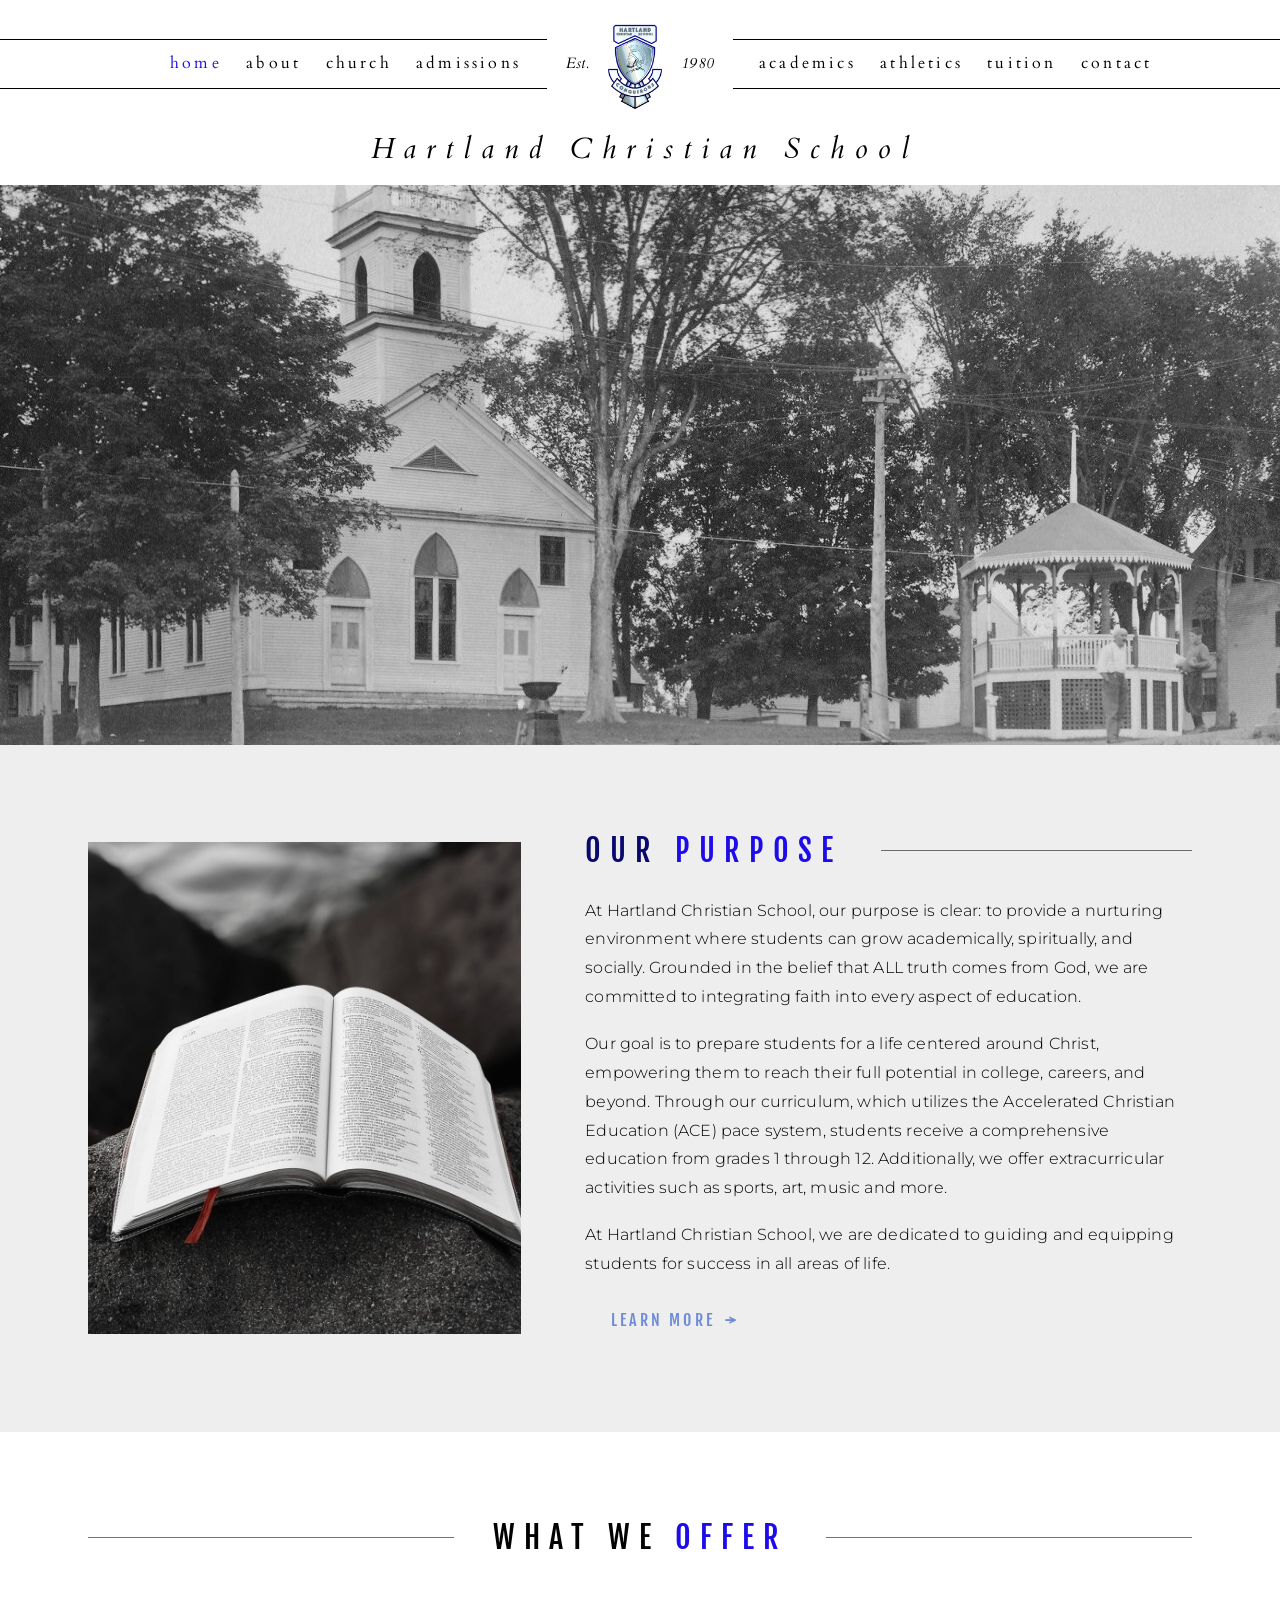
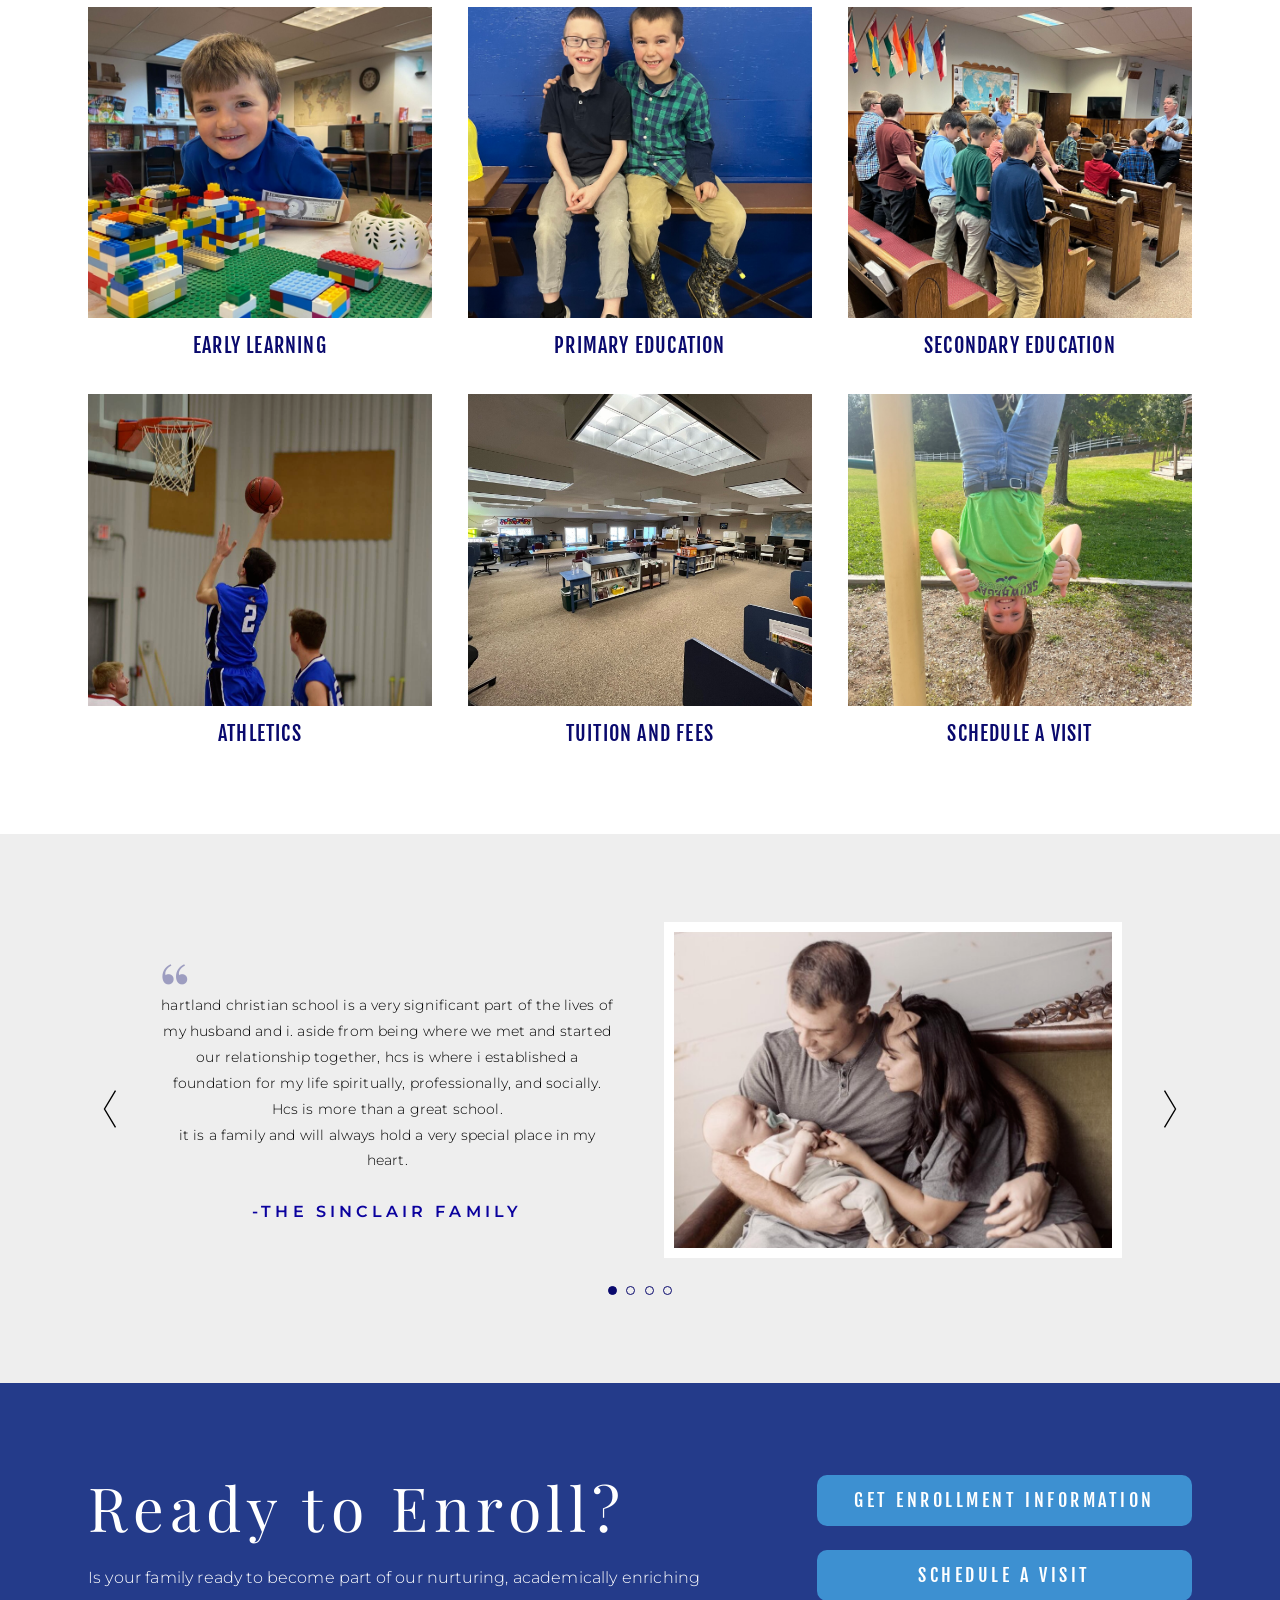
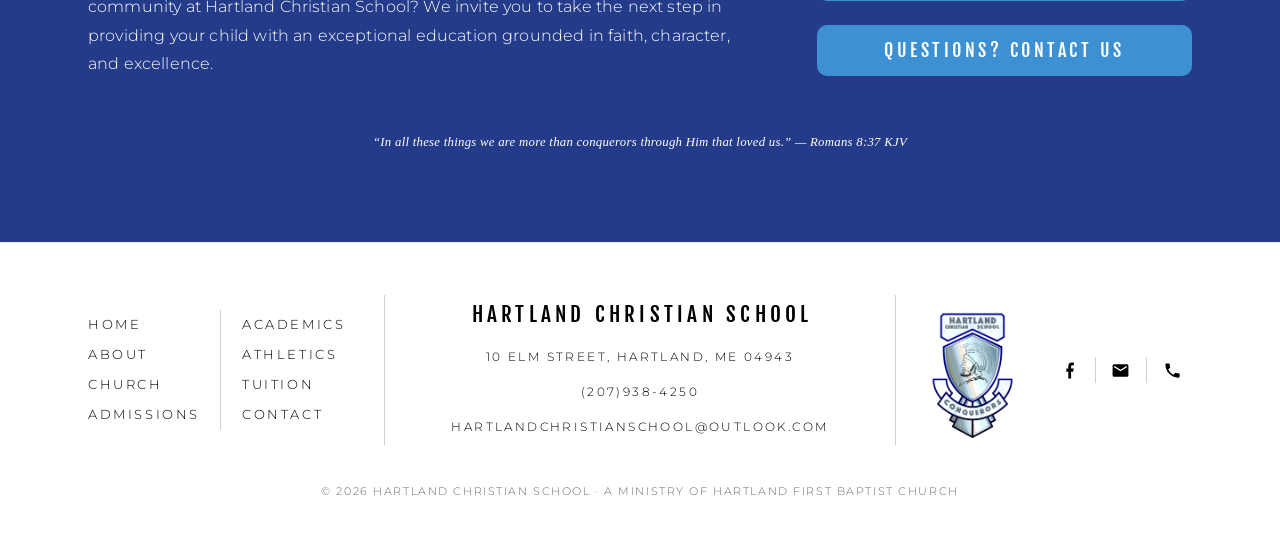
==== commit 8e711f68: "Correct Romans 8:37 to "more than conquerors" on every page The old site wrote "then" on every page " ====
--- a/index.html
+++ b/index.html
@@ -143,7 +143,7 @@
         <a class="btn btn--cta" href="/contact">questions? contact us</a>
       </div>
     </div>
-    <p class="cta__verse">&ldquo;In all these things we are more then conquerors through Him that loved us.&rdquo; &mdash; Romans 8:37 KJV</p>
+    <p class="cta__verse">&ldquo;In all these things we are more than conquerors through Him that loved us.&rdquo; &mdash; Romans 8:37 KJV</p>
   </div>
 </section>
 </main>
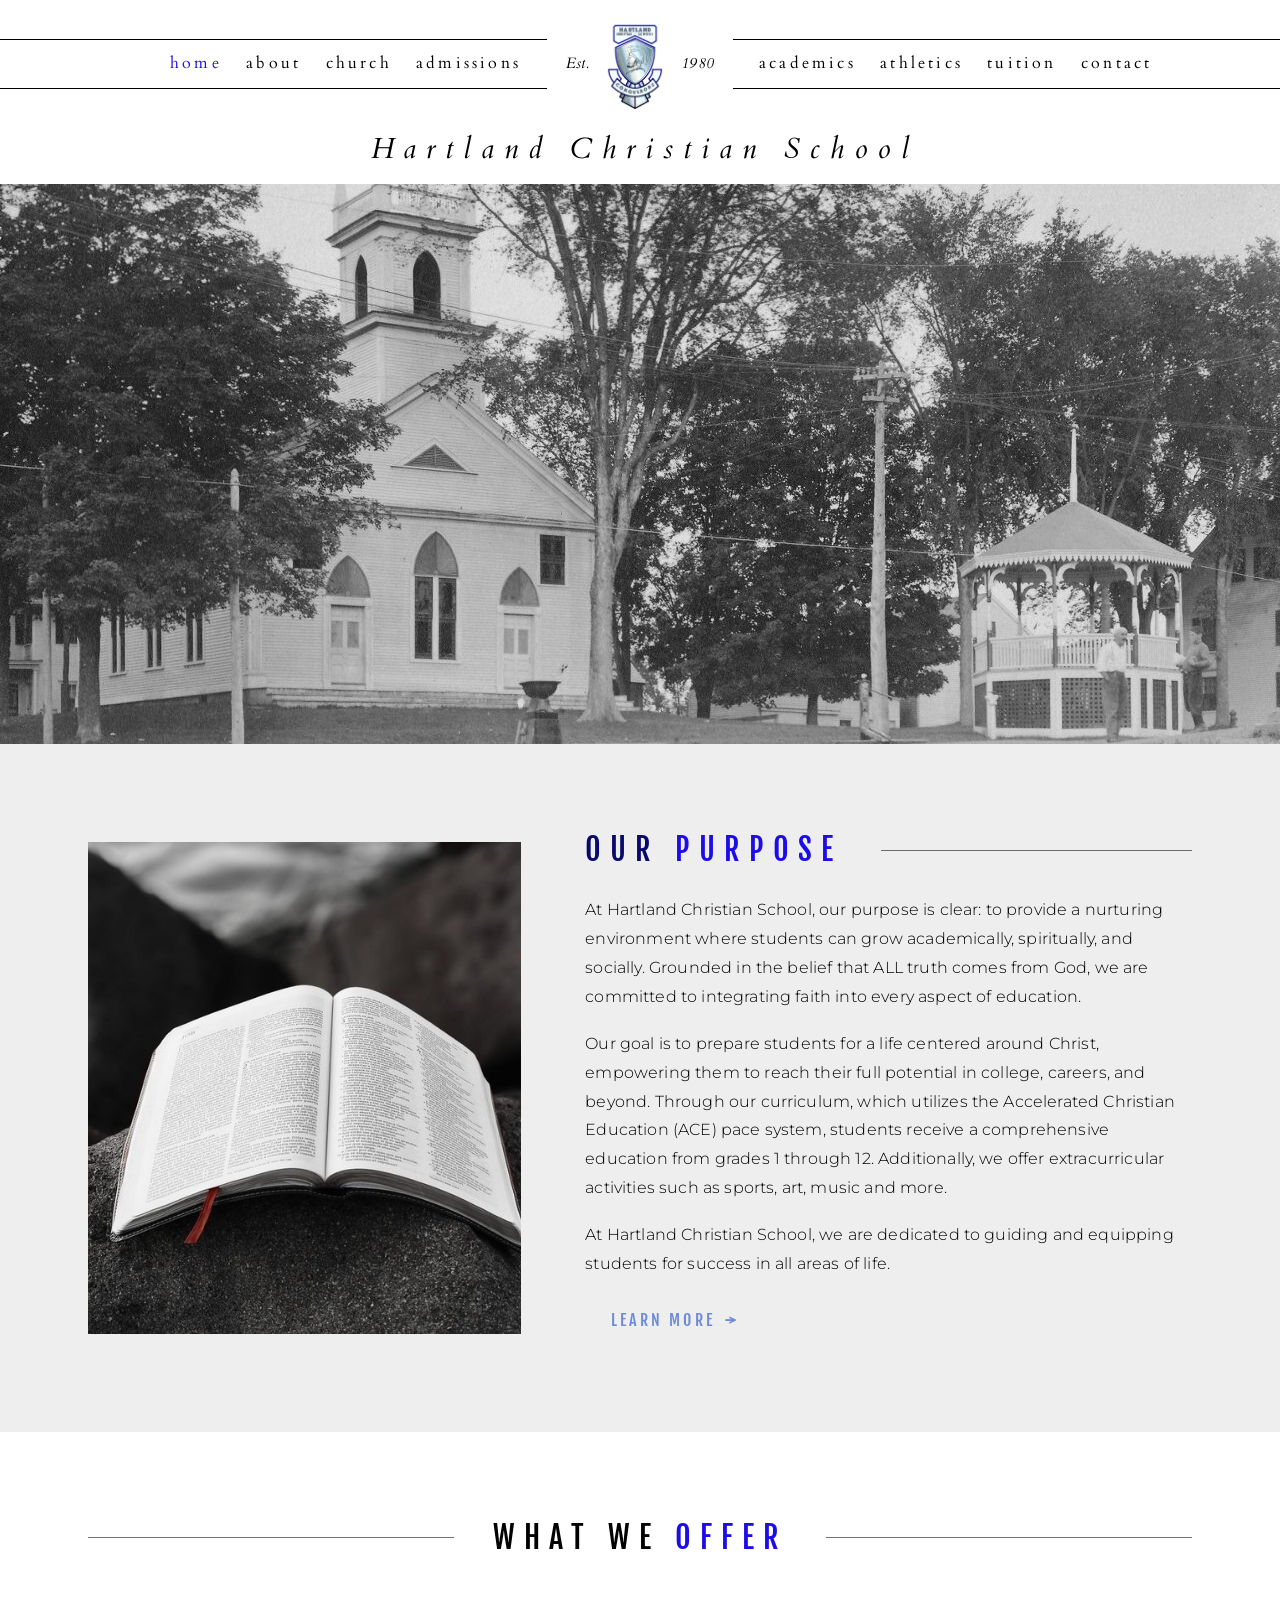
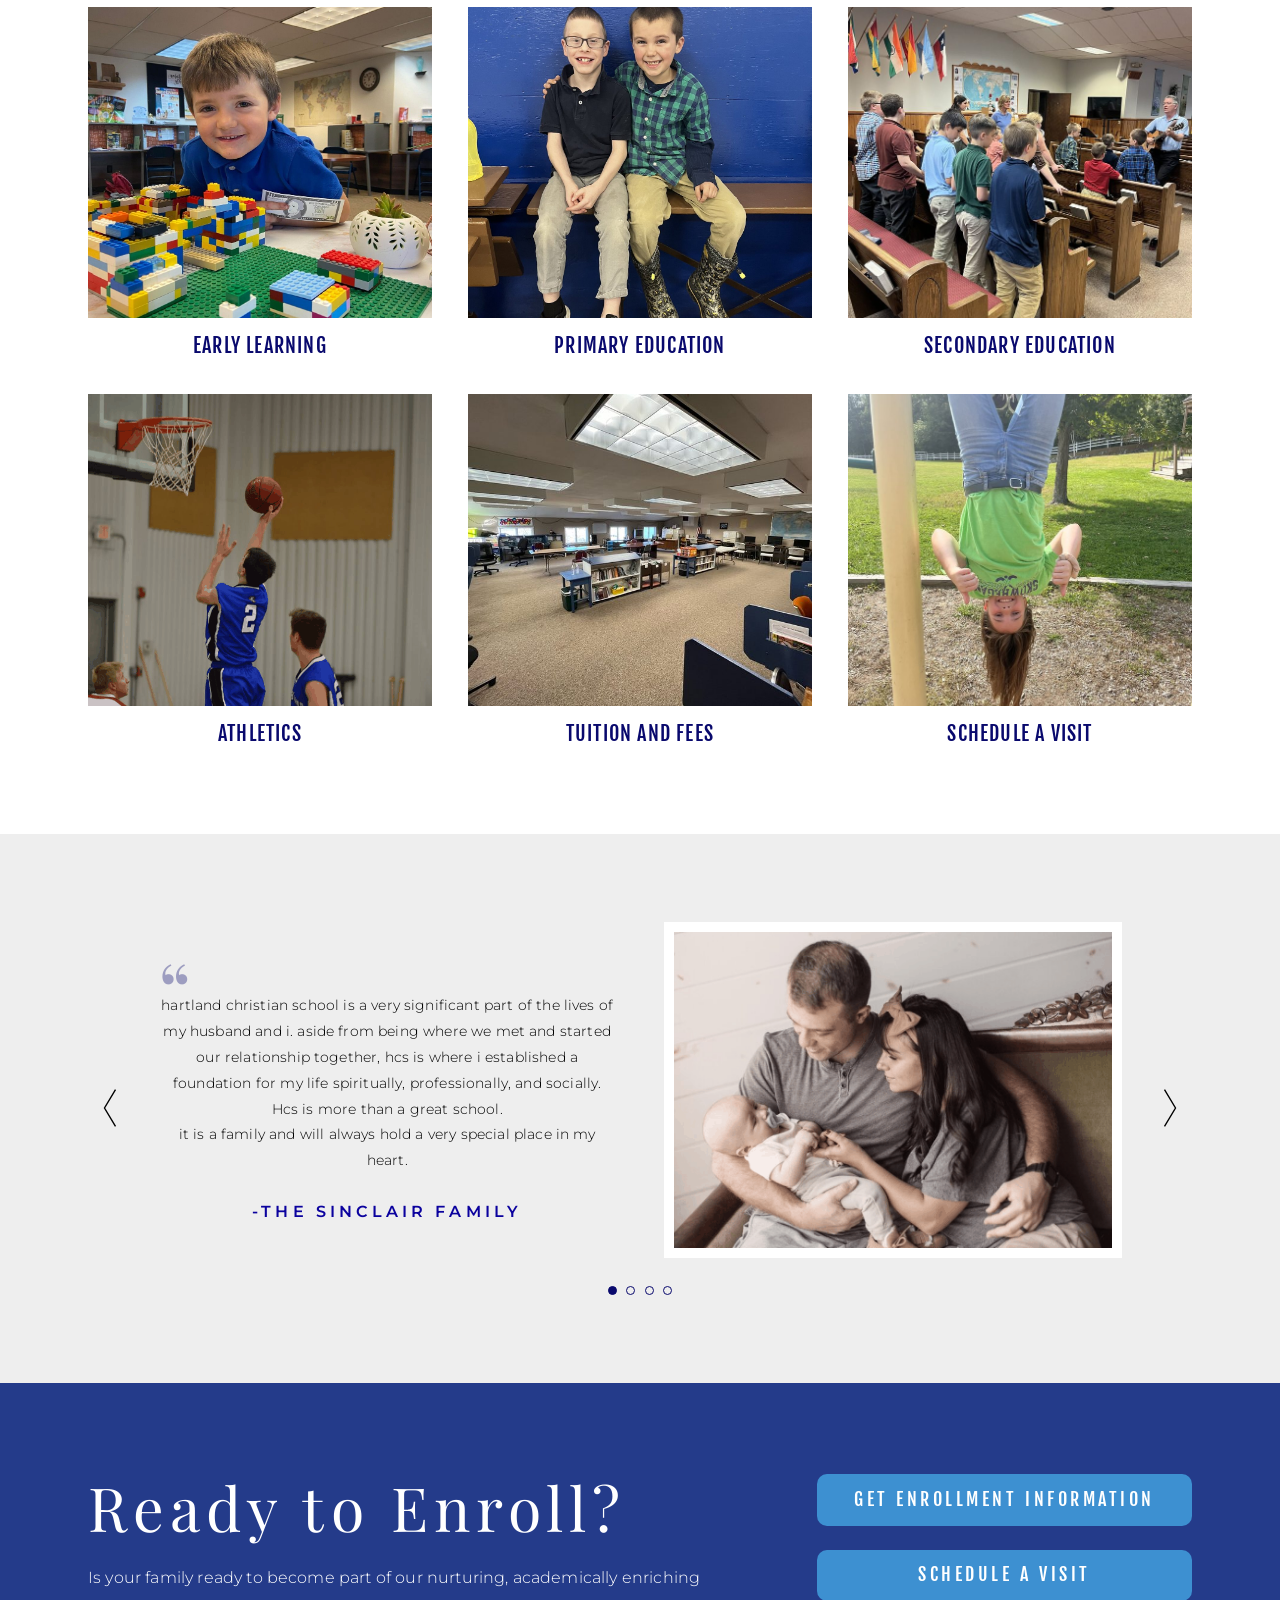
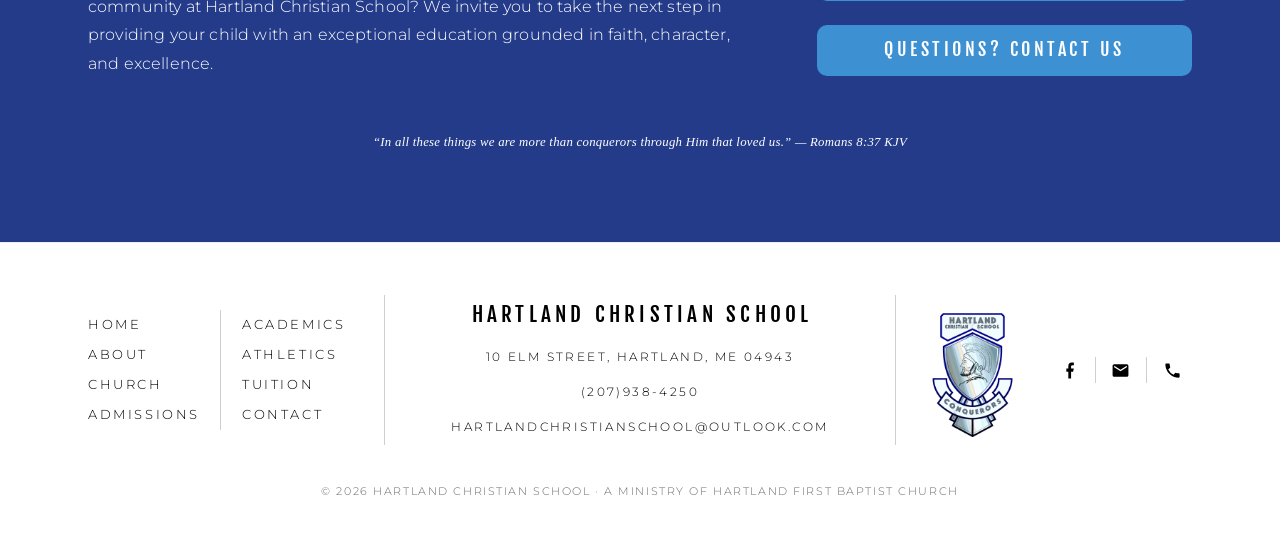
==== commit 52f0c669: "Cut page weight by up to 14x; the site was slow because of images Deployed on Vercel the site felt s" ====
--- a/index.html
+++ b/index.html
@@ -18,7 +18,7 @@
 <link rel="preconnect" href="https://fonts.googleapis.com">
 <link rel="preconnect" href="https://fonts.gstatic.com" crossorigin>
 <link rel="stylesheet" href="https://fonts.googleapis.com/css2?family=Cardo:ital,wght@0,400;1,400&amp;family=Fjalla+One&amp;family=Libre+Baskerville:ital@0;1&amp;family=Montserrat:wght@300;400;600&amp;family=Playfair+Display:wght@400;500&amp;display=swap">
-<link rel="stylesheet" href="/assets/css/site.css">
+<link rel="stylesheet" href="/assets/css/site.css?v=b48763a7">
 <script type="application/ld+json">{"@context":"https://schema.org","@type":"School","name":"Hartland Christian School","alternateName":"HCS","foundingDate":"1980","url":"https://hartlandchristian.com","logo":"https://hartlandchristian.com/assets/img/conquerors_logo.png","email":"hartlandchristianschool@outlook.com","telephone":"+1-207-938-4250","sameAs":["https://www.facebook.com/profile.php?id=100057050606588"],"address":{"@type":"PostalAddress","streetAddress":"10 Elm Street, PO Box 510","addressLocality":"Hartland","addressRegion":"ME","postalCode":"04943","addressCountry":"US"},"parentOrganization":{"@type":"Church","name":"Hartland First Baptist Church","foundingDate":"1847"}}</script>
 </head>
 <body>
@@ -26,7 +26,13 @@
 <header class="site-header">
   <button class="nav-toggle" type="button" aria-expanded="false" aria-controls="site-nav" aria-label="Open menu"><svg viewBox="0 0 512 512" aria-hidden="true"><path d="M96 241h320v32H96zM96 145h320v32H96zM96 337h320v32H96z"/></svg></button>
   <nav class="site-nav" id="site-nav" aria-label="Primary">
-    <button class="nav-close" type="button" aria-label="Close menu"><svg viewBox="0 0 512 512" aria-hidden="true"><path d="M405 136.8L375.2 107 256 226.2 136.8 107 107 136.8 226.2 256 107 375.2l29.8 29.8L256 285.8 375.2 405l29.8-29.8L285.8 256"/></svg></button>
+    <div class="nav-drawer__top">
+      <a class="nav-drawer__brand" href="/">
+        <img src="/assets/img/conquerors_logo.png" alt="" width="34" height="52">
+        <span>Hartland Christian School</span>
+      </a>
+      <button class="nav-close" type="button" aria-label="Close menu"><svg viewBox="0 0 512 512" aria-hidden="true"><path d="M405 136.8L375.2 107 256 226.2 136.8 107 107 136.8 226.2 256 107 375.2l29.8 29.8L256 285.8 375.2 405l29.8-29.8L285.8 256"/></svg></button>
+    </div>
     <ul class="site-nav__list site-nav__list--left"><li><a href="/" aria-current="page">home</a></li><li><a href="/about">about</a></li><li><a href="/church">church</a></li><li><a href="/admissions">admissions</a></li></ul>
     <a class="brand__crest" href="/">
       <span class="brand__est" aria-hidden="true">Est.</span>
@@ -35,6 +41,11 @@
       <span class="sr-only">Hartland Christian School, established 1980</span>
     </a>
     <ul class="site-nav__list site-nav__list--right"><li><a href="/academics">academics</a></li><li><a href="/athletics">athletics</a></li><li><a href="/tuition">tuition</a></li><li><a href="/contact">contact</a></li></ul>
+    <div class="nav-drawer__actions">
+      <a href="tel:+12079384250"><svg viewBox="0 0 24 24" aria-hidden="true"><path d="M6.6 10.8a15.1 15.1 0 0 0 6.6 6.6l2.2-2.2c.3-.3.7-.4 1-.2 1.2.4 2.4.6 3.6.6.6 0 1 .4 1 1V20c0 .6-.4 1-1 1A17 17 0 0 1 3 4c0-.6.4-1 1-1h3.5c.6 0 1 .4 1 1 0 1.3.2 2.5.6 3.6.1.4 0 .7-.2 1z"/></svg><span>Call</span></a>
+      <a href="mailto:hartlandchristianschool@outlook.com"><svg viewBox="0 0 24 24" aria-hidden="true"><path d="M20 4H4a2 2 0 0 0-2 2v12a2 2 0 0 0 2 2h16a2 2 0 0 0 2-2V6a2 2 0 0 0-2-2m0 4-8 5-8-5V6l8 5 8-5z"/></svg><span>Email</span></a>
+      <a href="https://www.google.com/maps/place/Hartland+First+Baptist+Church/@44.8822617,-69.4478333,16.97z" target="_blank" rel="noopener"><svg viewBox="0 0 24 24" aria-hidden="true"><path d="M12 2a7 7 0 0 0-7 7c0 5.2 7 13 7 13s7-7.8 7-13a7 7 0 0 0-7-7m0 9.5A2.5 2.5 0 1 1 12 6.5a2.5 2.5 0 0 1 0 5"/></svg><span>Directions</span></a>
+    </div>
   </nav>
   <a class="brand__name" href="/">Hartland Christian School</a>
 </header>
@@ -105,7 +116,7 @@
     <p class="review__text">Hartland Christian School has been a wonderful place for both of our children. The thing we appreciate the most about HCS, is that the teachers and staff not only care about the student&rsquo;s academic excellence, but they deeply care for the students on an emotional and spiritual level. We loved being involved with the sports teams as well as the art and music programs. HCS is a Christ-centered education and learning environment that we are very thankful for.</p>
     <footer class="review__by">-the Brooks family</footer>
   </blockquote>
-  <div class="review__media"><img src="/assets/img/review-brooks.jpg" alt="The Brooks family" width="561" height="405"></div>
+  <div class="review__media"><img data-src="/assets/img/review-brooks.jpg" alt="The Brooks family" width="561" height="405"></div>
 </div></div>
 <div class="carousel__slide" role="group" aria-roledescription="slide" aria-label="3 of 4"><div class="review">
   <blockquote class="review__quote">
@@ -113,7 +124,7 @@
     <p class="review__text">My family has always been appreciative of Hartland Christian School and the values and ethics it instilled in us. Both of my children attended Hartland Christian and it gave them everything they needed fundamentally to move on to college degrees. Olivia is now a successful RN and Ethan holds a Masters in Accounting and has plans to continue on to get his CPA. if you are looking for a place to educate your children successfully and instill in them Godly values, schools don&rsquo;t get much better than HCS.</p>
     <footer class="review__by">-the Butler family</footer>
   </blockquote>
-  <div class="review__media"><img src="/assets/img/review-butler.jpg" alt="The Butler family" width="561" height="405"></div>
+  <div class="review__media"><img data-src="/assets/img/review-butler.jpg" alt="The Butler family" width="561" height="405"></div>
 </div></div>
 <div class="carousel__slide" role="group" aria-roledescription="slide" aria-label="4 of 4"><div class="review">
   <blockquote class="review__quote">
@@ -121,7 +132,7 @@
     <p class="review__text">Having been a part of Hartland Christian School from my early years through graduation, I can attest to the school&rsquo;s dedication to both academic excellence and spiritual growth. Hartland not only prepared me for higher education, but also nurtured my values as a future spouse and active church member. I&rsquo;m confident in recommending Hartland to others seeking a nurturing environment that fosters both academic growth and spiritual development.</p>
     <footer class="review__by">-the curtis family</footer>
   </blockquote>
-  <div class="review__media"><img src="/assets/img/review-curtis.jpg" alt="The Curtis family" width="561" height="405"></div>
+  <div class="review__media"><img data-src="/assets/img/review-curtis.jpg" alt="The Curtis family" width="561" height="405"></div>
 </div></div>
 </div></div>
 <button class="carousel__btn carousel__btn--next" type="button" aria-label="Next"><svg viewBox="0 0 24 48" aria-hidden="true"><path d="m6 4 12 20L6 44"/></svg></button>
@@ -177,6 +188,6 @@
     <p class="footer-legal">&copy; 2026 Hartland Christian School &middot; A ministry of Hartland First Baptist Church</p>
   </div>
 </footer>
-<script src="/assets/js/site.js" defer></script>
+<script src="/assets/js/site.js?v=8d145158" defer></script>
 </body>
 </html>
--- a/assets/css/site.css
+++ b/assets/css/site.css
@@ -209,41 +209,98 @@
   .site-nav__list a { font-size: 14px; letter-spacing: .12em; }
 }
 @media (max-width: 900px) {
-  :root { --header-h: 92px; }
-  .site-header { padding-block: .55rem .6rem; position: relative; }
+  :root { --header-h: 96px; }
+  /* keep the sticky bar compact — it costs screen on every scroll */
+  .site-header { padding-block: .3rem .35rem; position: relative; }
+  /* menu button sits on the right, where the drawer's close button also is */
   .nav-toggle {
-    display: flex; position: absolute; left: .5rem; top: 50%; transform: translateY(-50%);
+    display: flex; position: absolute; right: .5rem; top: 50%; transform: translateY(-50%);
     align-items: center; justify-content: center; width: 44px; height: 44px; color: var(--ink); z-index: 2;
   }
   .nav-toggle svg { width: 26px; height: 26px; fill: currentColor; }
   .site-nav__list--left, .site-nav__list--right { display: none; }
   .brand__crest { padding-inline: 0; }
-  .brand__crest img { width: 38px; }
+  .brand__crest img { width: 34px; }
   .brand__est { font-size: 12px; }
-  .brand__name { margin-top: .4rem; font-size: 1rem; letter-spacing: .18em; text-indent: .18em; }
-  .brand__name--church { font-size: .8rem; }
-
-  /* the drawer reuses the same lists, stacked */
+  .brand__name { margin-top: .15rem; font-size: .95rem; letter-spacing: .16em; text-indent: .16em; }
+  .brand__name--church { font-size: .85rem; }
+  /* the church crest is squarer than the school's, so it needs the height set */
+  .brand__crest { min-height: 46px; }
+
+  /* ---- the drawer: full-height sheet with real rows and thumb-sized taps --- */
   .site-nav[data-open="true"] {
-    position: fixed; inset: 0; background: #fff; z-index: 150;
-    flex-direction: column; justify-content: center; gap: 1.25rem; padding: 2rem;
-    animation: fadeIn .25s ease;
-  }
+    position: fixed; inset: 0; height: 100dvh; background: #fff; z-index: 150;
+    flex-direction: column; justify-content: flex-start; align-items: stretch;
+    gap: 0; padding: 0;
+    overflow-y: auto; overscroll-behavior: contain;
+    animation: drawerIn .28s cubic-bezier(.33, 1, .68, 1);
+  }
+  @keyframes drawerIn { from { opacity: 0; transform: translateY(-8px); } to { opacity: 1; transform: none; } }
+  @media (prefers-reduced-motion: reduce) { .site-nav[data-open="true"] { animation: none; } }
+
+  .site-nav[data-open="true"] .nav-drawer__top {
+    display: flex; align-items: center; justify-content: space-between; gap: 1rem;
+    padding: .65rem .75rem .65rem 1.15rem;
+    border-bottom: 3px solid var(--navy); position: sticky; top: 0; background: #fff; z-index: 1;
+  }
+  .nav-drawer__brand { display: flex; align-items: center; gap: .7rem; text-decoration: none; min-width: 0; }
+  .nav-drawer__brand img { width: 30px; height: auto; flex: 0 0 auto; }
+  .nav-drawer__brand span {
+    font-family: var(--f-script); font-style: italic; font-size: .95rem; letter-spacing: .1em;
+    line-height: 1.25; color: var(--ink);
+  }
+
   .site-nav[data-open="true"] .site-nav__list--left,
   .site-nav[data-open="true"] .site-nav__list--right {
-    display: flex; flex: 0 0 auto; flex-direction: column; gap: 1.35rem;
-    border: 0; padding: 0; width: auto;
-  }
-  .site-nav[data-open="true"] .site-nav__list a { font-size: 1.25rem; letter-spacing: .22em; }
-  .site-nav[data-open="true"] .brand__crest { order: -1; margin-bottom: .5rem; }
+    display: flex; flex: 0 0 auto; flex-direction: column; gap: 0;
+    border: 0; padding: 0; width: 100%;
+  }
+  .site-nav[data-open="true"] .site-nav__list li { width: 100%; }
+  .site-nav[data-open="true"] .site-nav__list a {
+    display: flex; align-items: center; width: 100%; min-height: 58px;
+    padding: 0 1.15rem; border-bottom: 1px solid rgba(20, 30, 60, .09);
+    font-family: var(--f-script); font-size: 1.15rem; letter-spacing: .16em;
+    text-transform: lowercase; color: var(--ink);
+    border-left: 4px solid transparent; transition: background-color .2s, border-color .2s, color .2s;
+  }
+  .site-nav[data-open="true"] .site-nav__list a::after {
+    content: ""; margin-left: auto; width: 8px; height: 8px;
+    border-right: 1.5px solid rgba(20,30,60,.3); border-top: 1.5px solid rgba(20,30,60,.3);
+    transform: rotate(45deg);
+  }
+  .site-nav[data-open="true"] .site-nav__list a:active { background: rgba(36, 59, 138, .06); }
+  .site-nav[data-open="true"] .site-nav__list a[aria-current="page"] {
+    border-left-color: var(--navy); color: var(--navy);
+    background: rgba(36, 59, 138, .05); font-weight: 700;
+  }
+  .site-nav[data-open="true"] .site-nav__list a[aria-current="page"]::after { border-color: var(--navy); }
+  .site-nav[data-open="true"] .brand__crest { display: none; }
+
+  /* the three things you actually want to do from a phone */
+  .site-nav[data-open="true"] .nav-drawer__actions {
+    display: grid; grid-template-columns: repeat(3, 1fr); gap: 1px;
+    margin-top: auto; background: rgba(20, 30, 60, .09);
+    border-top: 1px solid rgba(20, 30, 60, .09);
+  }
+  .nav-drawer__actions a {
+    display: flex; flex-direction: column; align-items: center; justify-content: center; gap: .35rem;
+    min-height: 76px; background: #fff; text-decoration: none; color: var(--navy);
+  }
+  .nav-drawer__actions a:active { background: rgba(36, 59, 138, .06); }
+  .nav-drawer__actions svg { width: 20px; height: 20px; fill: currentColor; }
+  .nav-drawer__actions span {
+    font-family: var(--f-cond); text-transform: uppercase; letter-spacing: .12em; font-size: .82rem;
+  }
+
   .site-nav[data-open="true"] .nav-close { display: grid; }
-  @keyframes fadeIn { from { opacity: 0 } to { opacity: 1 } }
   .nav-close {
-    display: none; position: absolute; top: 1rem; right: 1rem; width: 44px; height: 44px;
-    place-items: center;
-  }
-  .nav-close svg { width: 24px; height: 24px; fill: currentColor; }
-}
+    display: none; width: 44px; height: 44px; place-items: center;
+    flex: 0 0 auto; color: var(--ink);
+  }
+  .nav-close svg { width: 22px; height: 22px; fill: currentColor; }
+}
+/* drawer chrome is mobile-only */
+.nav-drawer__top, .nav-drawer__actions { display: none; }
 @media (min-width: 901px) { .nav-close { display: none; } }
 
 /* =================================================================== hero */
@@ -284,8 +341,10 @@
 .carousel__track { display: flex; transition: transform .5s ease; }
 .carousel__slide { flex: 0 0 100%; min-width: 0; }
 .carousel[data-fade="true"] .carousel__track { display: block; transition: none; }
-.carousel[data-fade="true"] .carousel__slide { display: none; }
-.carousel[data-fade="true"] .carousel__slide[data-active="true"] { display: block; animation: fade .45s ease; }
+/* only collapse to one slide once the script is running; without it every
+   slide stays visible so the content is still reachable */
+.carousel[data-ready="true"][data-fade="true"] .carousel__slide { display: none; }
+.carousel[data-ready="true"][data-fade="true"] .carousel__slide[data-active="true"] { display: block; animation: fade .45s ease; }
 @keyframes fade { from { opacity: 0 } to { opacity: 1 } }
 
 .carousel__btn {
@@ -415,7 +474,7 @@
 }
 .page-title h1 em { font-style: normal; color: var(--blue-accent); }
 .page-title--ink  { --title-color: var(--ink);  --title-size: clamp(1.75rem, 4.4vw, 2.875rem); }
-.page-title--blue { --title-color: #4444e5;     --title-size: clamp(1.75rem, 4.4vw, 2.875rem); }
+.page-title--blue { --title-color: var(--ink);  --title-size: clamp(1.75rem, 4.4vw, 2.875rem); }
 /* the contact heading keeps the serif display face, black, at a smaller size */
 .page-title--serif h1 {
   font-family: var(--f-display); text-transform: none; letter-spacing: .1em;
@@ -438,18 +497,14 @@
   text-align: center; color: var(--ink);
   max-width: 768px; margin: 1.75rem auto 0;
 }
+.verse-caps--lg { font-size: clamp(.75rem, 1.5vw, .875rem); max-width: 900px; }
 .verse-caps__ref { margin-top: 1.5rem; }
 @media (min-width: 760px) { .verse-caps__ref { text-align: right; padding-right: clamp(0rem, 6vw, 6rem); } }
 .page-title p { margin-top: 1.75rem; text-align: center; }
 
 /* scripture panel */
 .verse-panel { max-width: 900px; margin-inline: auto; text-align: center; }
-.verse-panel__mark { display: block; margin: 0 auto 1rem; width: 64px; color: var(--blue-deep); }
-.verse-panel p {
-  font-family: var(--f-body); font-weight: 400; font-size: .875rem;
-  letter-spacing: .26em; line-height: 1.8; text-align: center;
-}
-.verse-panel cite { display: block; margin-top: 1.25rem; font-style: normal; }
+
 
 .verse-card { background: #fff; padding: clamp(1.5rem, 4vw, 2rem); max-width: 480px; }
 /* translucent card floated over the photograph, as on the original */
@@ -496,12 +551,12 @@
   font-size: clamp(1.05rem, 2vw, 1.5rem); line-height: 1.2; padding: .7em 1.1em; text-align: center;
 }
 .overview__item p { margin-top: 1.5rem; font-size: .9375rem; line-height: 1.5; letter-spacing: .07em; text-align: left; }
+/* Reads inline at the surrounding text size — no bullet, no size jump. */
 .doc-link {
-  display: inline-block; margin-top: 1rem; font-family: var(--f-script); font-style: italic;
-  font-size: 1.35rem; color: var(--blue-link); text-decoration: none;
-}
-.doc-link:hover { text-decoration: underline; }
-.doc-link::before { content: "• "; }
+  color: var(--navy); font-weight: 400; text-decoration: underline;
+  text-underline-offset: 3px; text-decoration-thickness: 1px; transition: color .25s;
+}
+.doc-link:hover { color: var(--blue-accent); }
 
 /* ======================================================= accordion (faith) */
 .accordion { border-top: 1px solid rgba(0,0,0,.35); }
@@ -644,7 +699,37 @@
 .service-directions:hover .arw { transform: translateX(4px); }
 
 .banner-split { position: relative; display: grid; place-items: center; min-height: clamp(220px, 30vw, 320px); background: var(--navy); text-align: center; padding: clamp(2rem, 5vw, 3rem) var(--gutter); }
-.banner-split h2 { font-family: var(--f-display); font-weight: 400; color: #fff; letter-spacing: .3em; font-size: clamp(1.35rem, 3.4vw, 2.125rem); line-height: 1.4; text-indent: .3em; }
+.banner-split h2 { font-family: var(--f-display); font-weight: 400; color: #fff; letter-spacing: .3em; font-size: clamp(1.35rem, 3.4vw, 2.125rem); line-height: 1.4; text-indent: .3em; position: relative; z-index: 1; }
+/* photographic band: the picture carries it, with a scrim so the words hold */
+.banner-split--photo { background: #1a2540; overflow: hidden; }
+.banner-split--photo::before {
+  content: ""; position: absolute; inset: 0; z-index: 0;
+  background-image: var(--bg); background-size: cover; background-position: center;
+}
+.banner-split--photo::after {
+  content: ""; position: absolute; inset: 0; z-index: 0;
+  background: rgba(20, 34, 68, .45);
+}
+
+/* A faded photograph behind a section. The image sits in a pseudo-element at
+   its own opacity so the content above keeps full contrast. */
+.section--photo { position: relative; isolation: isolate; overflow: hidden; }
+.section--photo::before {
+  content: ""; position: absolute; inset: 0; z-index: -1;
+  background-image: var(--bg); background-size: cover; background-position: center;
+  opacity: var(--bg-opacity, .2);
+}
+.section--photo > * { position: relative; }
+
+/* Each missionary slide sits on a faded photograph of where they serve. The
+   image is a pseudo-element at 20% (50% on the opening verse) so it reads as
+   scenery rather than competing with the family. */
+.mission-slide--bg { position: relative; isolation: isolate; padding: clamp(1.5rem, 3vw, 2.5rem); }
+.mission-slide--bg::before {
+  content: ""; position: absolute; inset: 0; z-index: -1;
+  background-image: var(--bg); background-size: cover; background-position: center;
+  opacity: var(--bg-opacity, .2);
+}
 
 .mission-slide { display: grid; gap: clamp(1.5rem, 4vw, 3rem); align-items: center; grid-template-columns: minmax(0, 1fr); }
 @media (min-width: 860px) { .mission-slide { grid-template-columns: minmax(0, 1fr) minmax(0, 1fr); } }
@@ -664,7 +749,7 @@
 .team-slide { text-align: center; }
 .team-slide h3 { font-family: var(--f-display); font-size: clamp(1.75rem, 4vw, 2.75rem); letter-spacing: .06em; color: var(--olive); line-height: 1.2; }
 .team-slide__media { margin-top: clamp(1.5rem, 3vw, 2.25rem); }
-.team-slide__media img { width: 100%; aspect-ratio: 1039 / 636; object-fit: cover; }
+.team-slide__media img { width: 100%; aspect-ratio: 1800 / 1286; object-fit: cover; }
 .team-slide__caption { margin-top: 1.5rem; font-family: var(--f-body); font-weight: 600; text-transform: uppercase; letter-spacing: .2em; font-size: .9rem; line-height: 1.9; color: var(--forest); }
 .collage { display: grid; gap: 1rem; grid-template-columns: repeat(2, minmax(0, 1fr)); margin-top: clamp(1.5rem, 3vw, 2.25rem); }
 @media (min-width: 780px) { .collage { grid-template-columns: repeat(3, minmax(0, 1fr)); } }
@@ -675,7 +760,7 @@
 .athletics-lede { display: grid; gap: clamp(2rem, 5vw, 3.5rem); grid-template-columns: minmax(0, 1fr); align-items: start; }
 @media (min-width: 900px) { .athletics-lede { grid-template-columns: minmax(0, 7fr) minmax(0, 5fr); } }
 .athletics-lede__media { background: #fff; padding: 10px; border: 1px solid var(--grey); }
-.athletics-lede__media img { width: 100%; aspect-ratio: 408 / 574; object-fit: cover; }
+.athletics-lede__media img { width: 100%; height: auto; object-fit: contain; }
 
 /* =========================================================== tuition page */
 .tuition-note { max-width: 940px; margin-inline: auto; }
@@ -772,6 +857,73 @@
 .hb-staff dt { font-weight: 600; }
 .hb-staff dd { margin: 0; }
 .hb-revised { color: #6b6b6b; margin-top: 1rem; }
+
+/* ------------------------------------------------------- handbook search */
+.hb-search-wrap { padding-top: clamp(2rem, 4vw, 3rem); }
+.hb-search {
+  display: flex; align-items: center; gap: .75rem;
+  max-width: 640px; margin-inline: auto;
+  background: #fff; border: 1px solid rgba(20, 30, 60, .18);
+  box-shadow: 0 2px 10px rgba(20, 30, 60, .07);
+  padding: .2rem .9rem; transition: border-color .25s, box-shadow .25s;
+}
+.hb-search:focus-within { border-color: var(--navy); box-shadow: 0 4px 18px rgba(36, 59, 138, .18); }
+.hb-search__icon { flex: 0 0 auto; display: grid; place-items: center; }
+.hb-search__icon svg { width: 18px; height: 18px; fill: var(--navy); }
+.hb-search input {
+  flex: 1 1 auto; min-width: 0; border: 0; outline: 0; background: none;
+  font-family: var(--f-body); font-weight: 300; font-size: 1rem; letter-spacing: .02em;
+  padding: .75rem 0; color: var(--ink);
+}
+.hb-search input::-webkit-search-cancel-button { display: none; }
+.hb-search__clear {
+  flex: 0 0 auto; width: 28px; height: 28px; border-radius: 50%; line-height: 1;
+  font-size: 1.3rem; color: #666; display: grid; place-items: center;
+}
+.hb-search__clear:hover { background: var(--grey); color: var(--ink); }
+.hb-search__count {
+  max-width: 640px; margin: .7rem auto 0; text-align: center;
+  font-size: .8rem; letter-spacing: .06em; color: #5a5a5a; min-height: 1.2em;
+}
+
+.hb-results {
+  max-width: 640px; margin: .75rem auto 0; display: grid; gap: .4rem;
+  max-height: 420px; overflow-y: auto;
+}
+.hb-results a {
+  display: grid; gap: .35rem; padding: .85rem 1rem; text-decoration: none;
+  background: #fff; border: 1px solid rgba(20, 30, 60, .1);
+  transition: border-color .2s, background-color .2s, transform .2s;
+}
+.hb-results a:hover { border-color: var(--navy); background: rgba(36, 59, 138, .04); transform: translateX(2px); }
+.hb-results__title {
+  display: flex; align-items: center; justify-content: space-between; gap: .75rem;
+  font-family: var(--f-cond); text-transform: uppercase; letter-spacing: .14em;
+  font-size: .85rem; color: var(--navy);
+}
+.hb-results__n {
+  flex: 0 0 auto; background: var(--navy); color: #fff; border-radius: 999px;
+  font-size: .68rem; letter-spacing: .06em; padding: .15rem .5rem;
+}
+.hb-results__n--soft { background: transparent; color: var(--navy); border: 1px solid rgba(36,59,138,.35); text-transform: none; letter-spacing: .04em; }
+.hb-results__group {
+  font-family: var(--f-cond); text-transform: uppercase; letter-spacing: .16em;
+  font-size: .7rem; color: #6b6b6b; padding: .6rem .25rem .1rem;
+}
+.hb-results__snip { font-size: .85rem; line-height: 1.6; color: #444; }
+.hb-results mark { background: rgba(167, 152, 67, .35); color: inherit; padding: 0 .1em; }
+.hb-results__empty {
+  padding: .9rem 1rem; font-size: .9rem; color: #5a5a5a; text-align: center;
+  background: var(--grey);
+}
+
+/* brief flash so it is obvious which section you landed on */
+.hb-section.is-target > h2 { animation: hbFlash 1.6s ease; }
+@keyframes hbFlash {
+  0%, 40% { background: rgba(167, 152, 67, .28); }
+  100% { background: transparent; }
+}
+@media (prefers-reduced-motion: reduce) { .hb-section.is-target > h2 { animation: none; } }
 
 .hb-layout { display: grid; gap: clamp(2rem, 4vw, 3.5rem); grid-template-columns: minmax(0, 1fr); padding-block: clamp(2.5rem, 5vw, 4rem); align-items: start; }
 @media (min-width: 1000px) { .hb-layout { grid-template-columns: 250px minmax(0, 1fr); } }
@@ -904,6 +1056,77 @@
 .menu-page a { font-family: var(--f-script); font-size: 1.35rem; letter-spacing: .22em; text-transform: lowercase; text-decoration: none; }
 .menu-page img { width: 60px; margin: 0 auto 2rem; }
 
+/* ==========================================================================
+   Mobile refinements — everything below only applies on small screens.
+   Chiefly: give every tappable thing a thumb-sized target, and lift the
+   smallest text up to a comfortable reading size.
+   ========================================================================== */
+@media (max-width: 900px) {
+  /* footer navigation was 15px tall per link; make each a real row */
+  .footer-nav { width: 100%; justify-content: center; gap: 0; align-items: stretch; }
+  .footer-nav ul { flex: 1 1 0; }
+  .footer-nav a {
+    display: flex; align-items: center; justify-content: center;
+    min-height: 46px; padding: 0 .5rem; line-height: 1.3;
+  }
+  .footer-nav__rule { align-self: stretch; }
+  .footer-main p { margin-top: .5rem; }
+  .footer-main a { display: inline-block; padding-block: .45rem; }
+  .footer-main__name { padding-block: .35rem; }
+  .footer-legal { font-size: .78rem; line-height: 1.6; }
+  /* the address is 35 characters; the wide tracking split it mid-word */
+  .footer-main__email { letter-spacing: .04em; }
+  .footer-main__email a { text-transform: lowercase; }
+  .footer-social a { width: 44px; height: 44px; }
+
+  /* carousel dots: keep the dot small, make the target big */
+  .carousel__dots { gap: 0; margin-top: 1.5rem; }
+  .carousel__dots button {
+    width: 34px; height: 34px; border-radius: 0; background: none; border: 0;
+    display: grid; place-items: center; position: relative;
+  }
+  .carousel__dots button::before {
+    content: ""; width: 9px; height: 9px; border-radius: 50%;
+    border: 1px solid var(--blue-deep); background: transparent; transition: background-color .3s;
+  }
+  .carousel__dots button[aria-selected="true"] { background: none; }
+  .carousel__dots button[aria-selected="true"]::before { background: var(--blue-deep); }
+
+  /* inline links inside body copy get a taller hit area */
+  .prose a, .step p a, .doc-link, .contact-row a, .service-directions,
+  .back-link, .overview__item p a, .hb-defs a {
+    display: inline-block; padding-block: .3rem;
+  }
+
+  /* the smallest set text on the site */
+  .verse-caps { font-size: .75rem; line-height: 1.7; }
+  .t-quote { font-size: .95rem; }
+  .review__text { font-size: .95rem; }
+
+  /* comfortable reading measure and rhythm */
+  .section { padding-block: clamp(2.5rem, 9vw, 3.5rem); }
+  .prose p, .hb-section p, .overview__item p { font-size: 1rem; line-height: 1.75; }
+  .band__body p { font-size: 1rem; }
+
+  /* headings shouldn't dominate a phone screen */
+  .cta h2 { font-size: clamp(2rem, 11vw, 2.75rem); }
+
+  /* remaining thumb targets */
+  .brand__name { line-height: 1.3; padding-block: .45rem; }
+  .btn { min-height: 46px; padding-block: .75em; }
+  .letterhead a, .hb-staff a { display: inline-block; padding-block: .35rem; }
+  .hb-search__clear { width: 40px; height: 40px; }
+  .hb-toc a { min-height: 44px; align-items: center; }
+  .hb-results a { padding-block: 1rem; }
+  .accordion__toggle { min-height: 44px; }
+}
+
+@media (max-width: 480px) {
+  /* stop the two footer nav columns crowding each other */
+  .footer-nav a { font-size: .8rem; letter-spacing: .12em; }
+  .footer-aside { flex-direction: column; gap: 1rem; }
+}
+
 /* ============================================================== utilities */
 .text-center { text-align: center; }
 .mt-1 { margin-top: 1rem; }
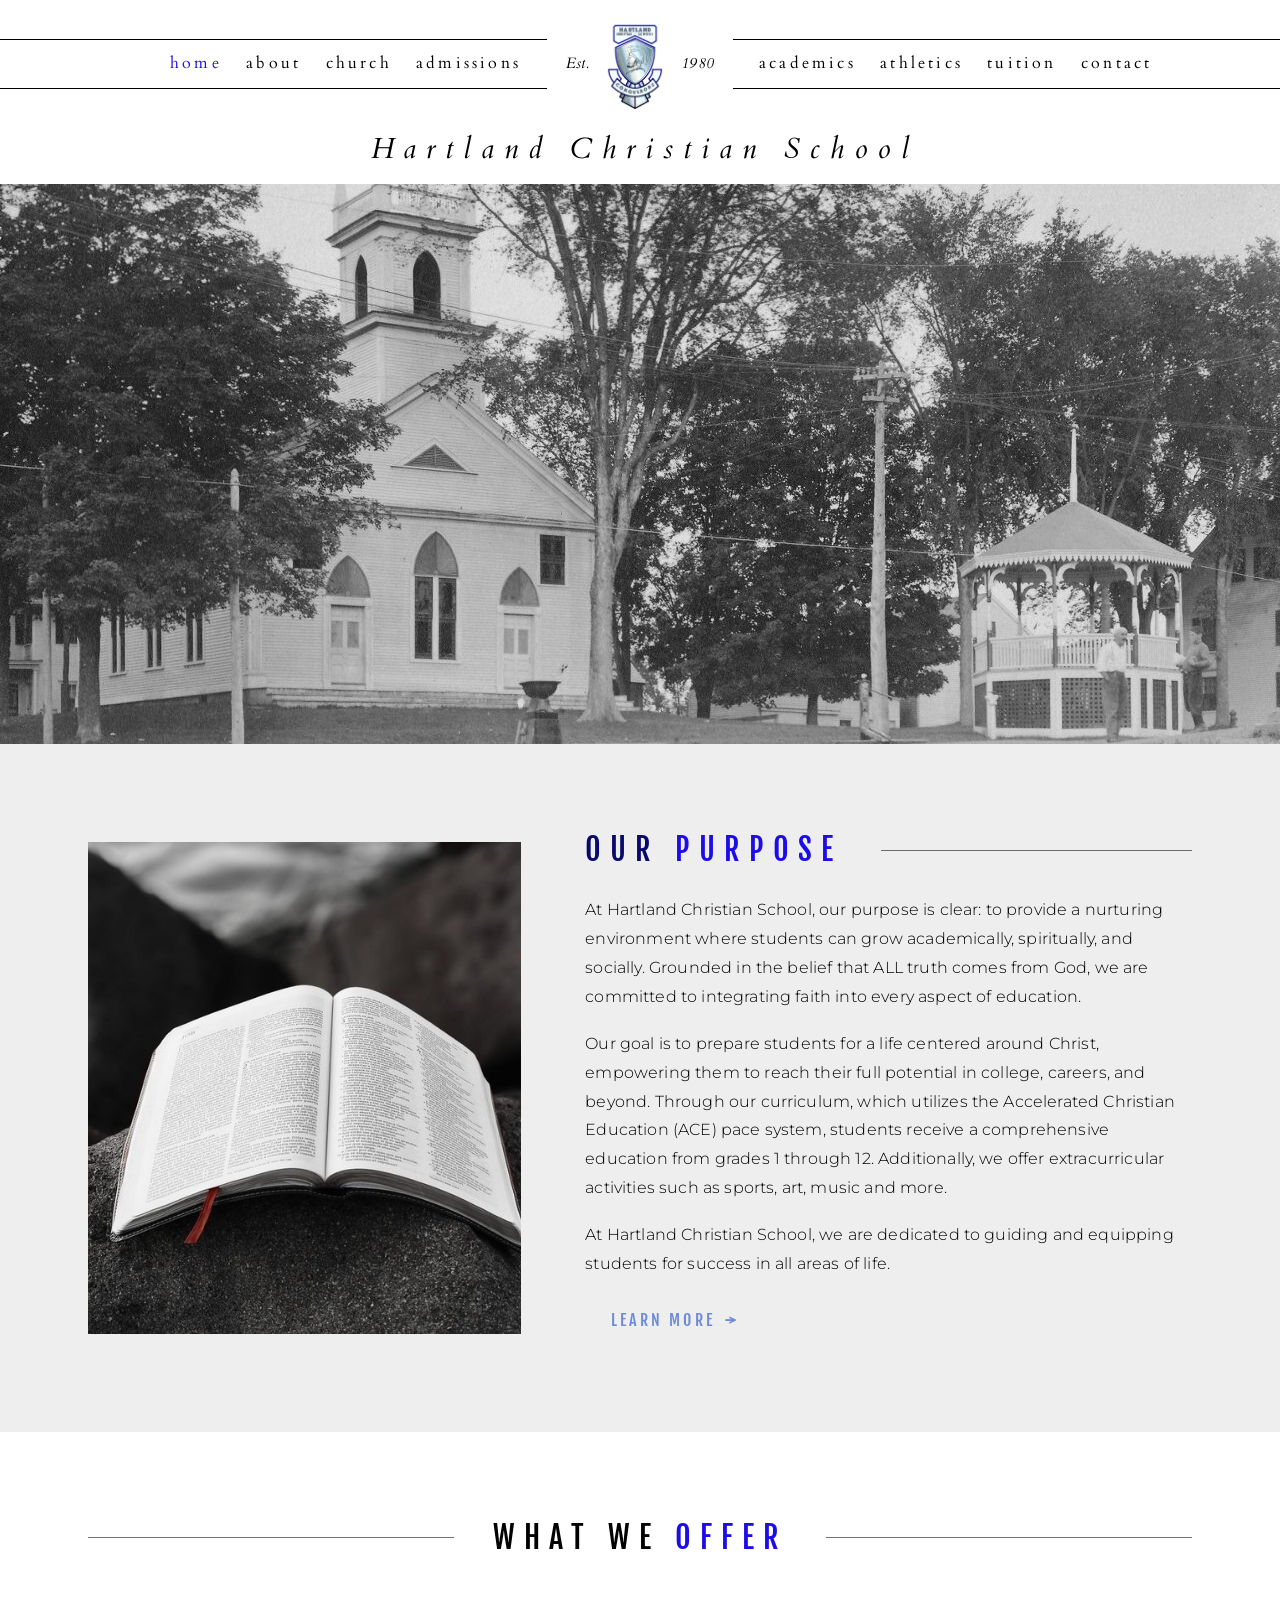
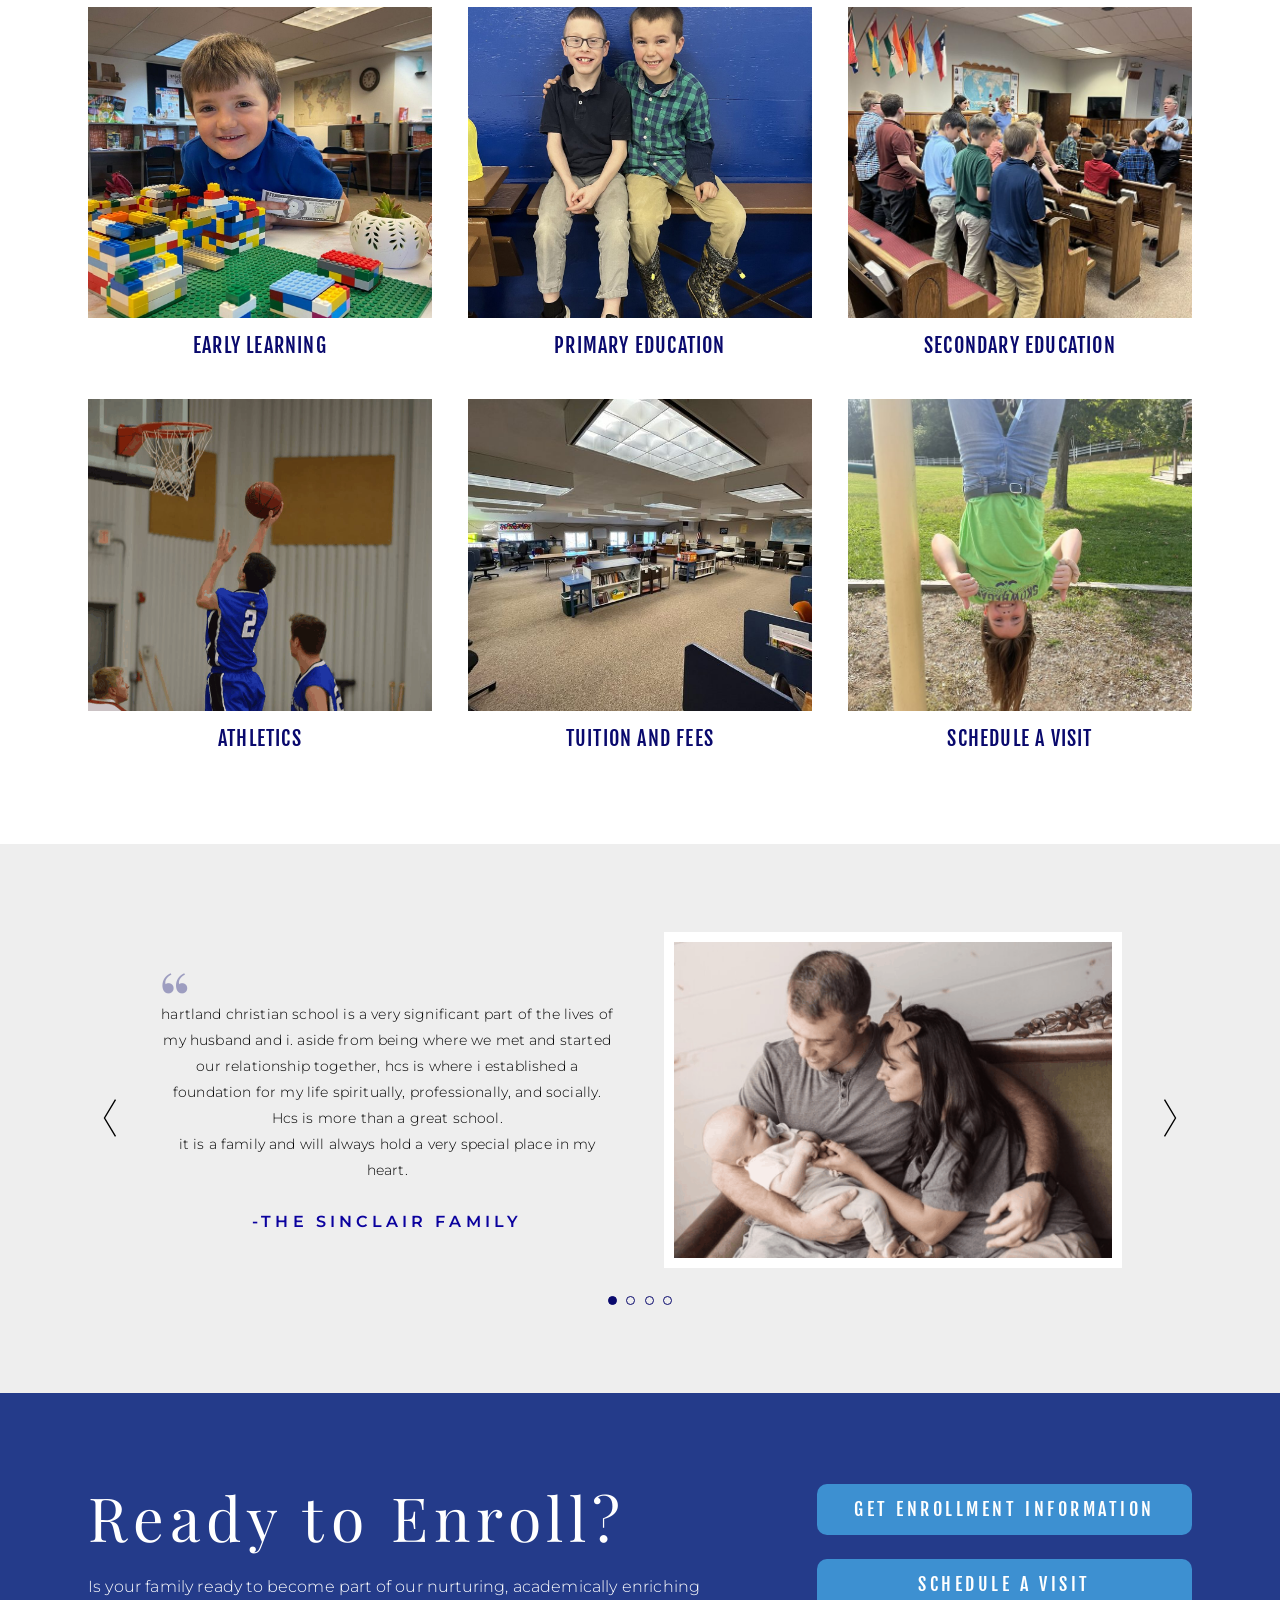
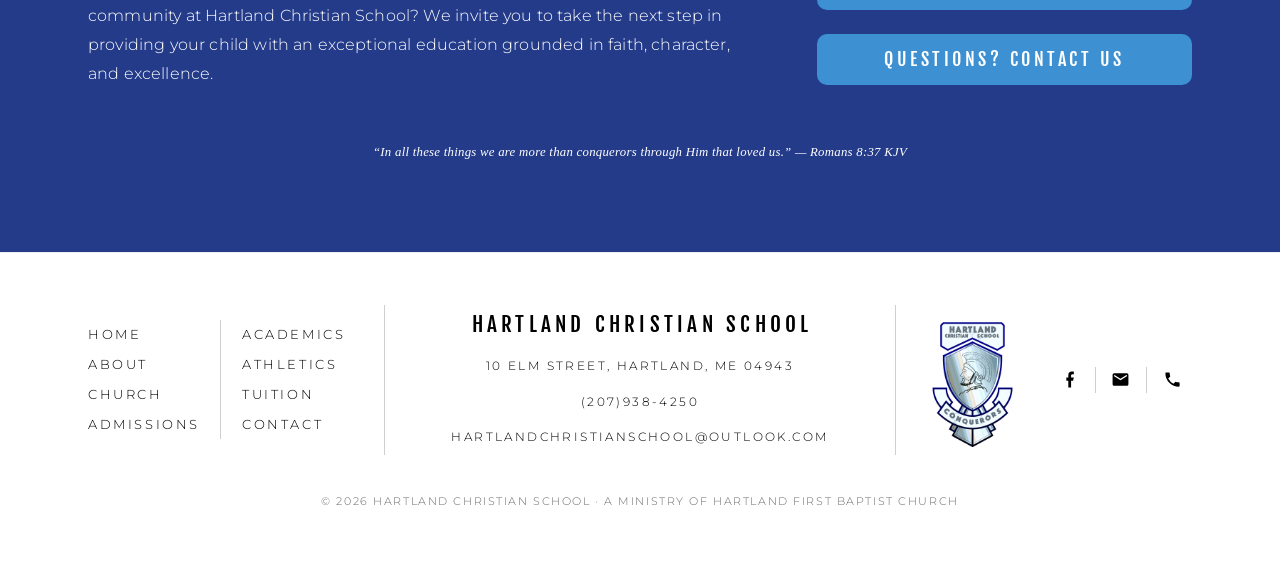
==== commit b92ccbb4: "Centre the overview pills and add a wiping underline to the card labels School Overview: the "Our Mi" ====
--- a/index.html
+++ b/index.html
@@ -18,7 +18,7 @@
 <link rel="preconnect" href="https://fonts.googleapis.com">
 <link rel="preconnect" href="https://fonts.gstatic.com" crossorigin>
 <link rel="stylesheet" href="https://fonts.googleapis.com/css2?family=Cardo:ital,wght@0,400;1,400&amp;family=Fjalla+One&amp;family=Libre+Baskerville:ital@0;1&amp;family=Montserrat:wght@300;400;600&amp;family=Playfair+Display:wght@400;500&amp;display=swap">
-<link rel="stylesheet" href="/assets/css/site.css?v=b48763a7">
+<link rel="stylesheet" href="/assets/css/site.css?v=68ab93f5">
 <script type="application/ld+json">{"@context":"https://schema.org","@type":"School","name":"Hartland Christian School","alternateName":"HCS","foundingDate":"1980","url":"https://hartlandchristian.com","logo":"https://hartlandchristian.com/assets/img/conquerors_logo.png","email":"hartlandchristianschool@outlook.com","telephone":"+1-207-938-4250","sameAs":["https://www.facebook.com/profile.php?id=100057050606588"],"address":{"@type":"PostalAddress","streetAddress":"10 Elm Street, PO Box 510","addressLocality":"Hartland","addressRegion":"ME","postalCode":"04943","addressCountry":"US"},"parentOrganization":{"@type":"Church","name":"Hartland First Baptist Church","foundingDate":"1847"}}</script>
 </head>
 <body>
--- a/assets/css/site.css
+++ b/assets/css/site.css
@@ -333,7 +333,17 @@
 .card__label {
   font-family: var(--f-cond); text-transform: uppercase; text-align: center;
   font-size: 1.25rem; letter-spacing: .06em; color: var(--blue-deep); line-height: 1.2;
-}
+  /* hug the text so the underline is exactly as wide as the word */
+  width: fit-content; margin-inline: auto; position: relative; padding-bottom: .3rem;
+}
+.card__label::after {
+  content: ""; position: absolute; left: 0; right: 0; bottom: 0; height: 2px;
+  background: var(--blue-accent);
+  transform: scaleX(0); transform-origin: left center;
+  transition: transform .45s cubic-bezier(.33, 1, .68, 1);
+}
+.card:hover .card__label::after,
+.card:focus-visible .card__label::after { transform: scaleX(1); }
 
 /* ============================================================== carousel */
 .carousel { position: relative; }
@@ -544,7 +554,8 @@
 /* ======================================================== overview grid */
 .overview { display: grid; gap: clamp(2rem, 5vw, 3.5rem) clamp(2rem, 5vw, 4rem); grid-template-columns: minmax(0, 1fr); }
 @media (min-width: 860px) { .overview { grid-template-columns: repeat(2, minmax(0, 1fr)); } }
-.overview__item h3 { display: inline-block; }
+/* the pill sits centred over its paragraph rather than flush left */
+.overview__item h3 { display: block; text-align: center; }
 .pill {
   display: inline-block; background: var(--blue-pill); color: #fff; border-radius: 10px;
   font-family: var(--f-cond); text-transform: none; letter-spacing: .3em; text-indent: .3em;
